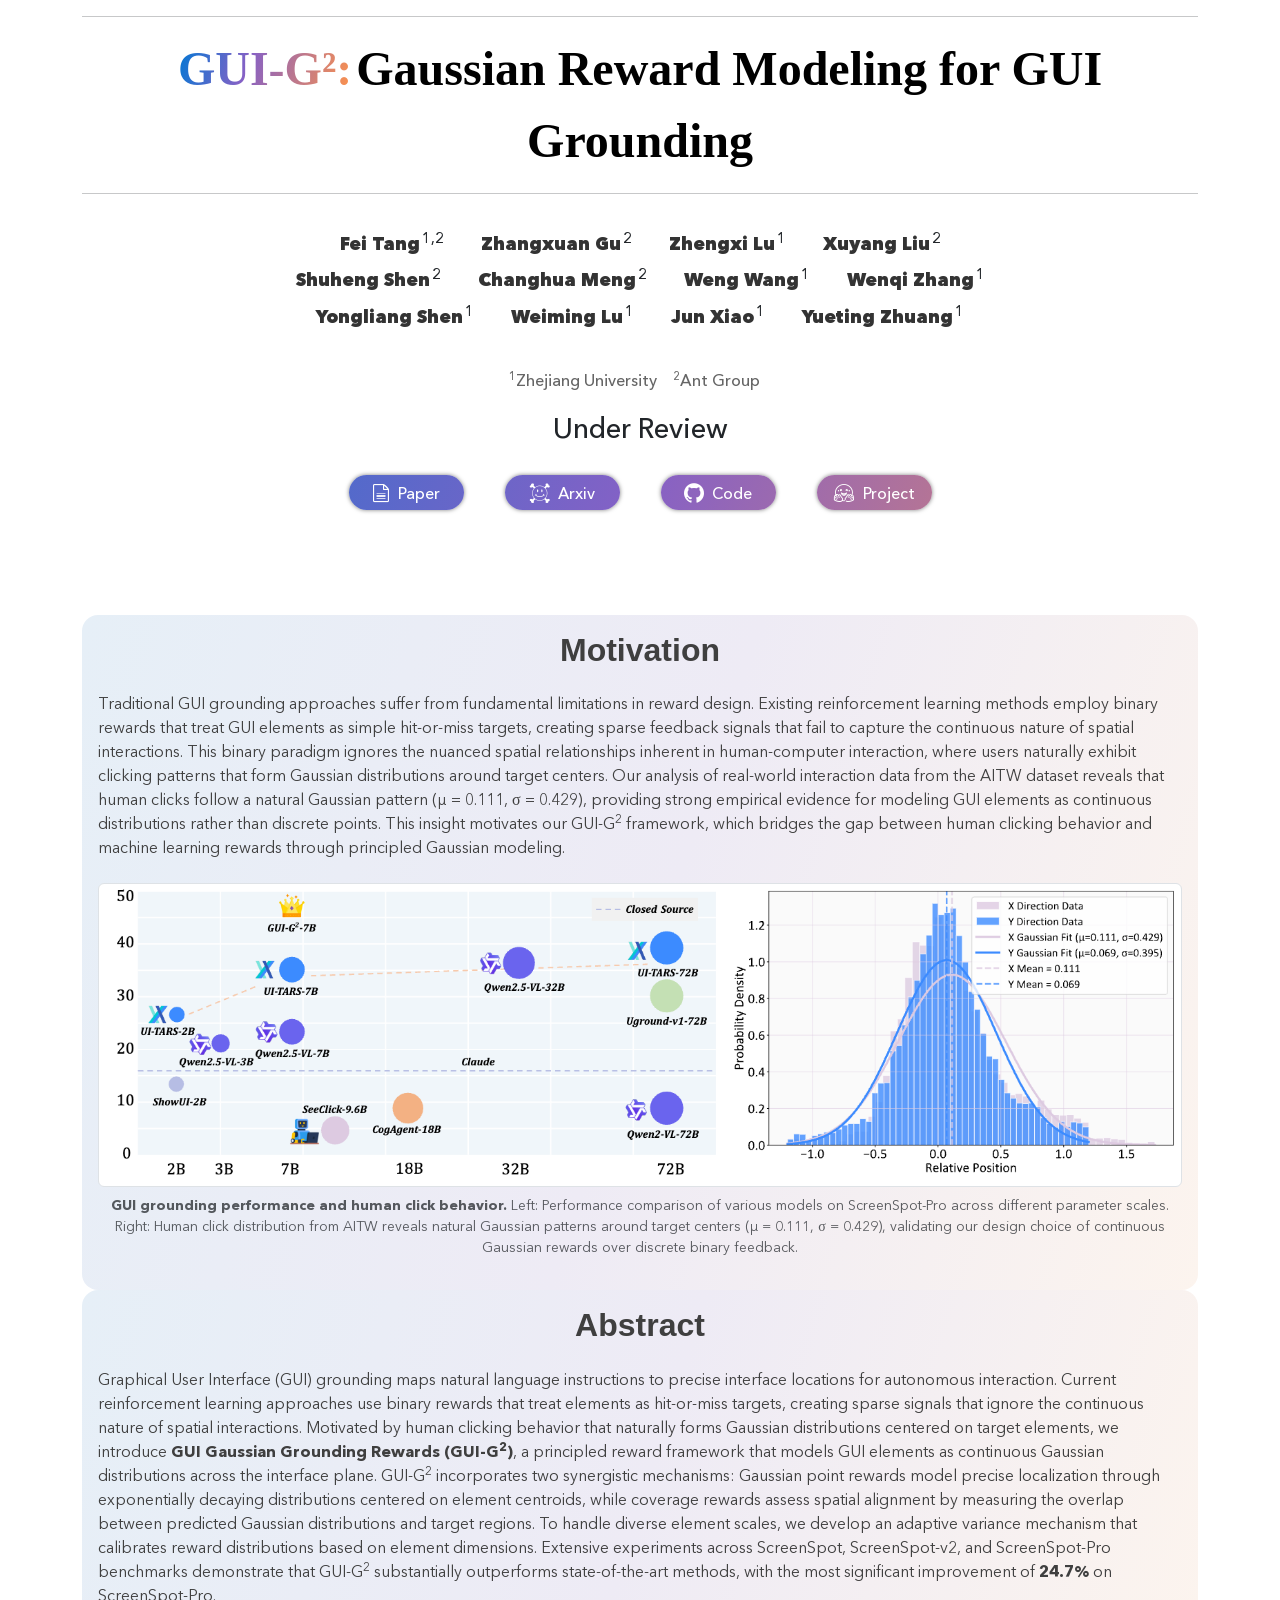
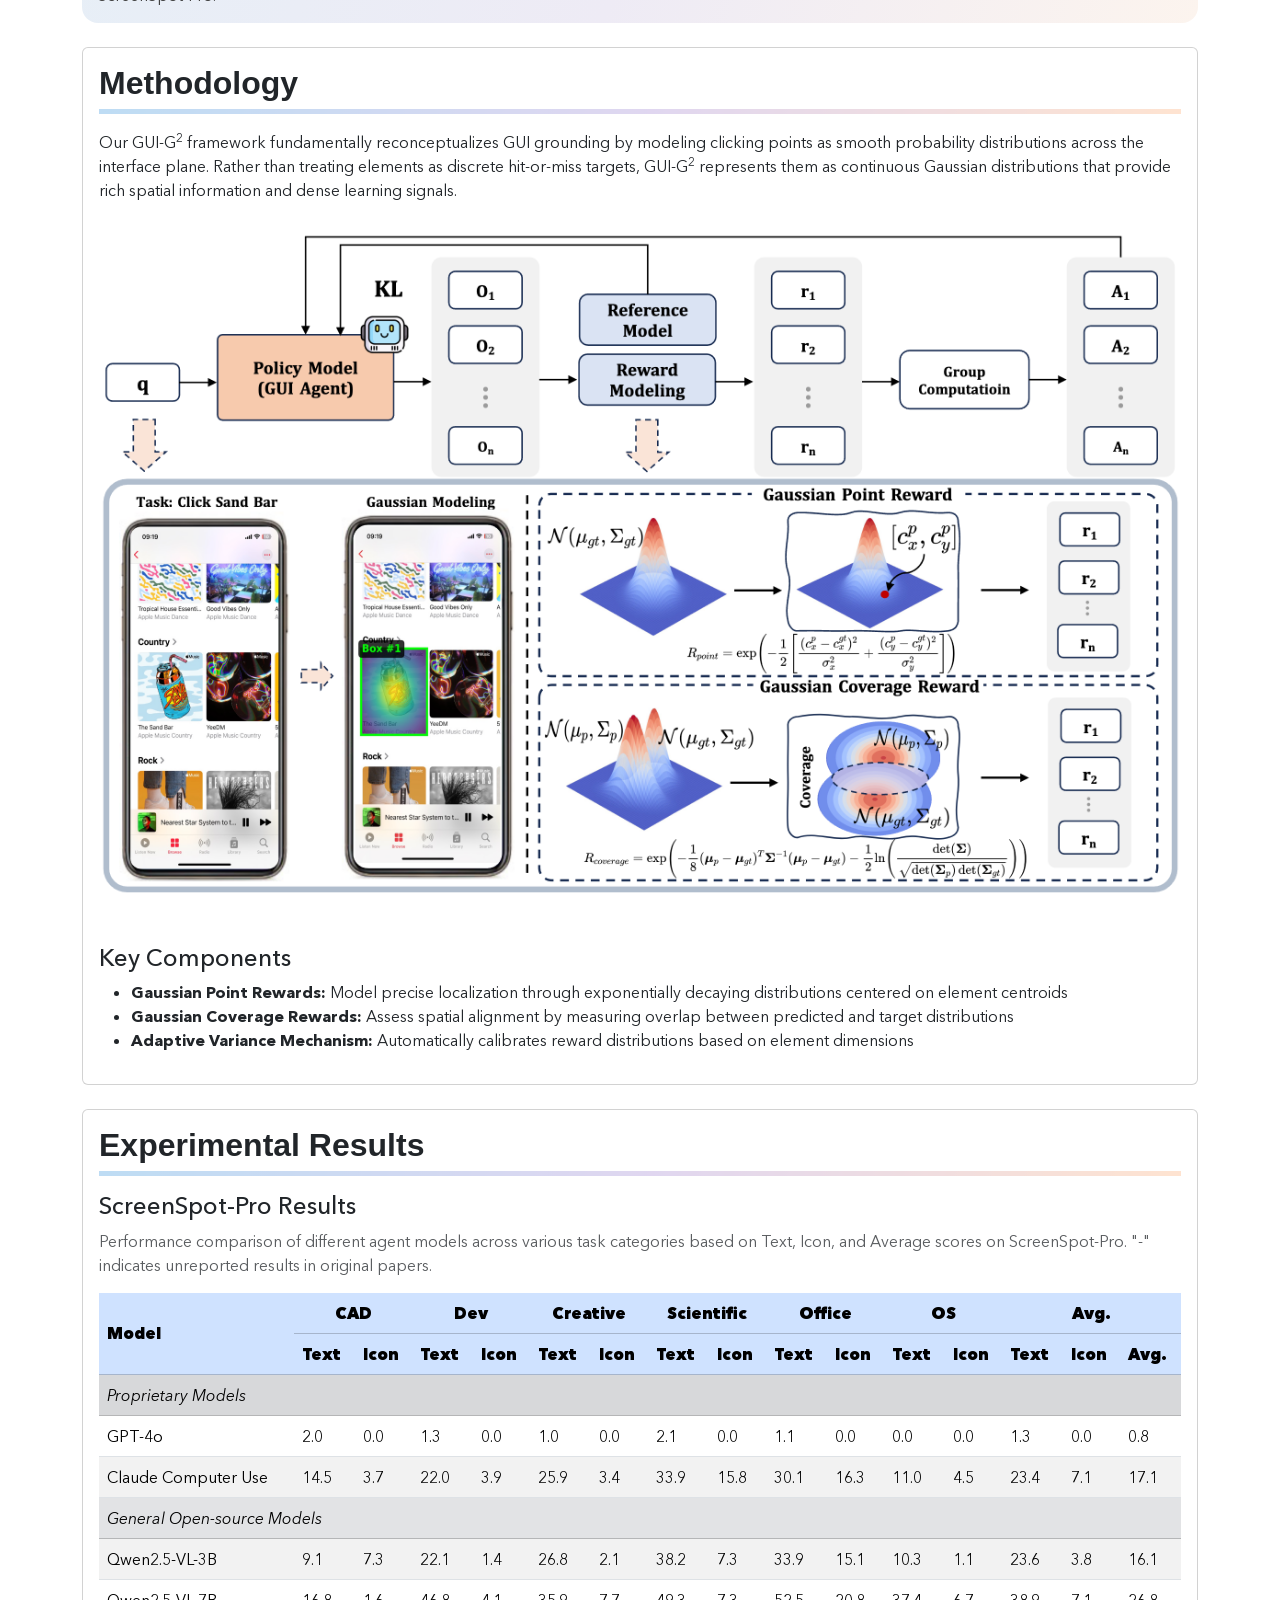
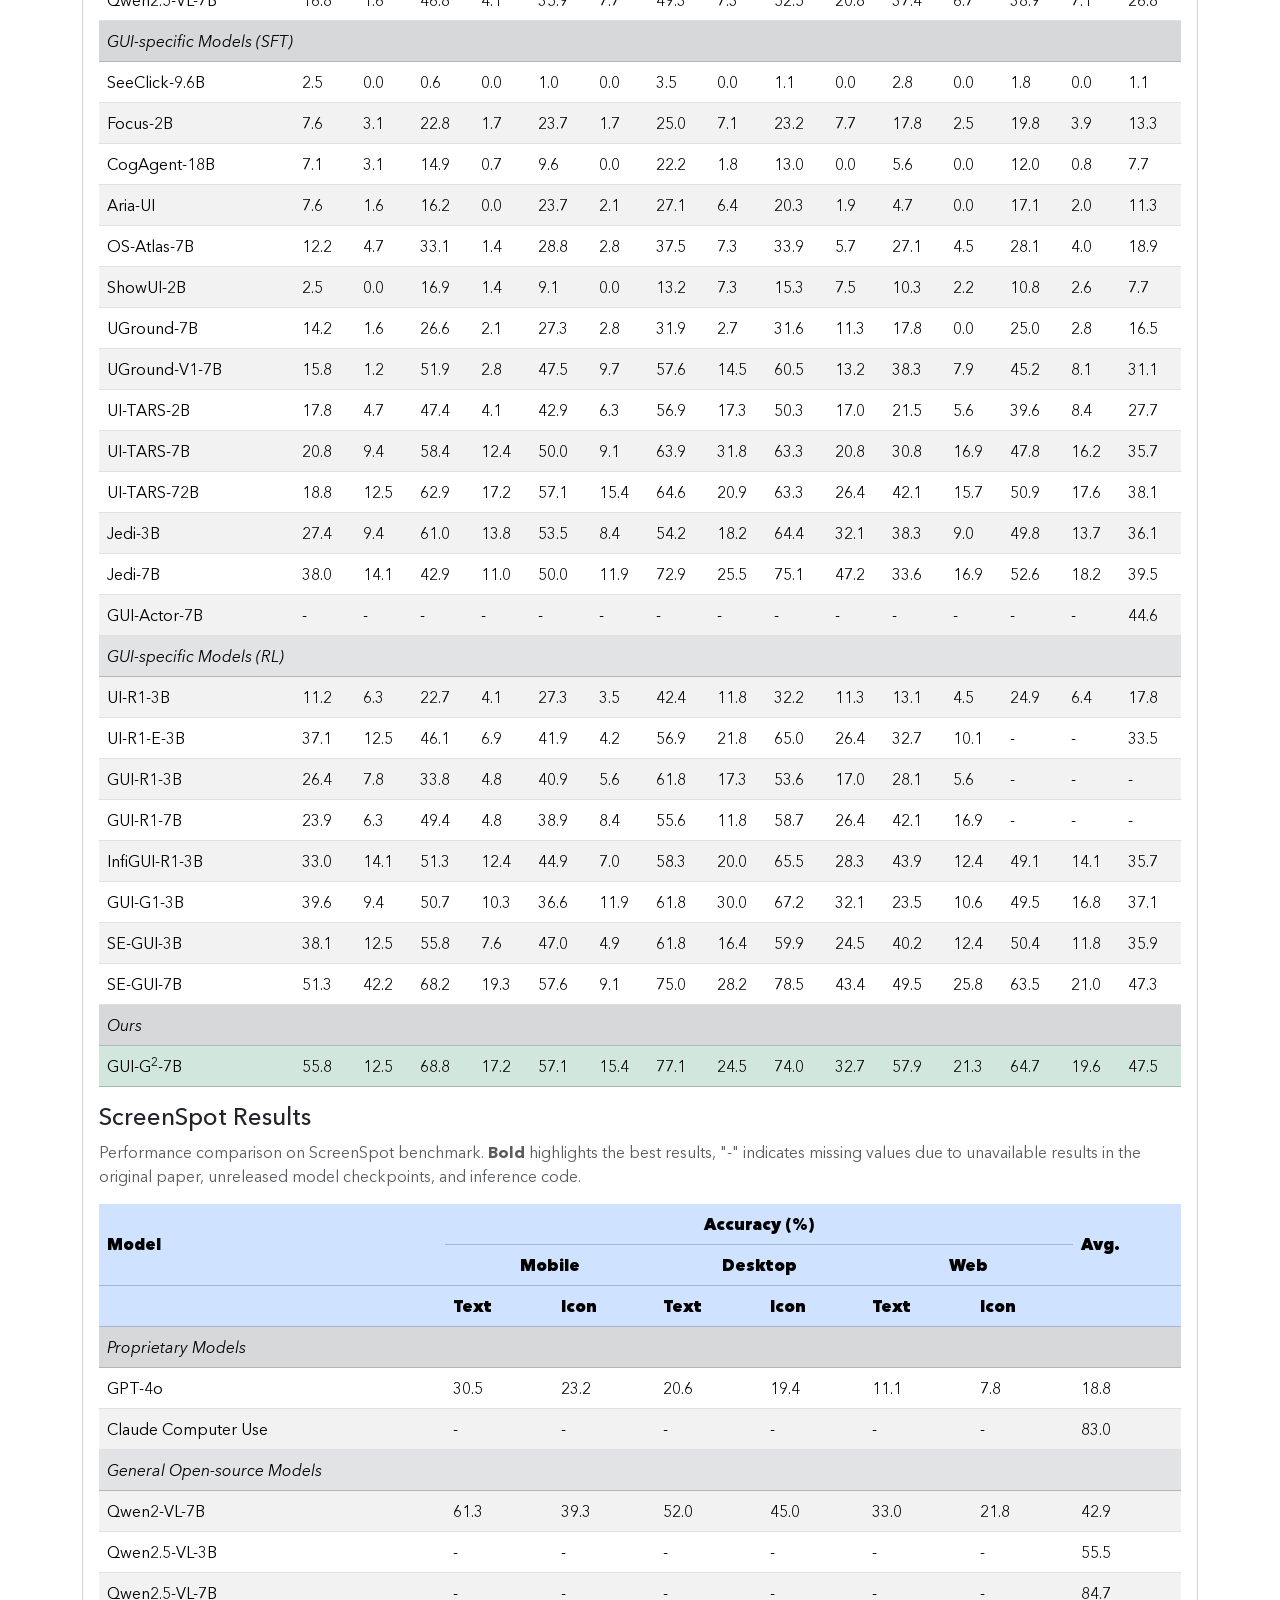
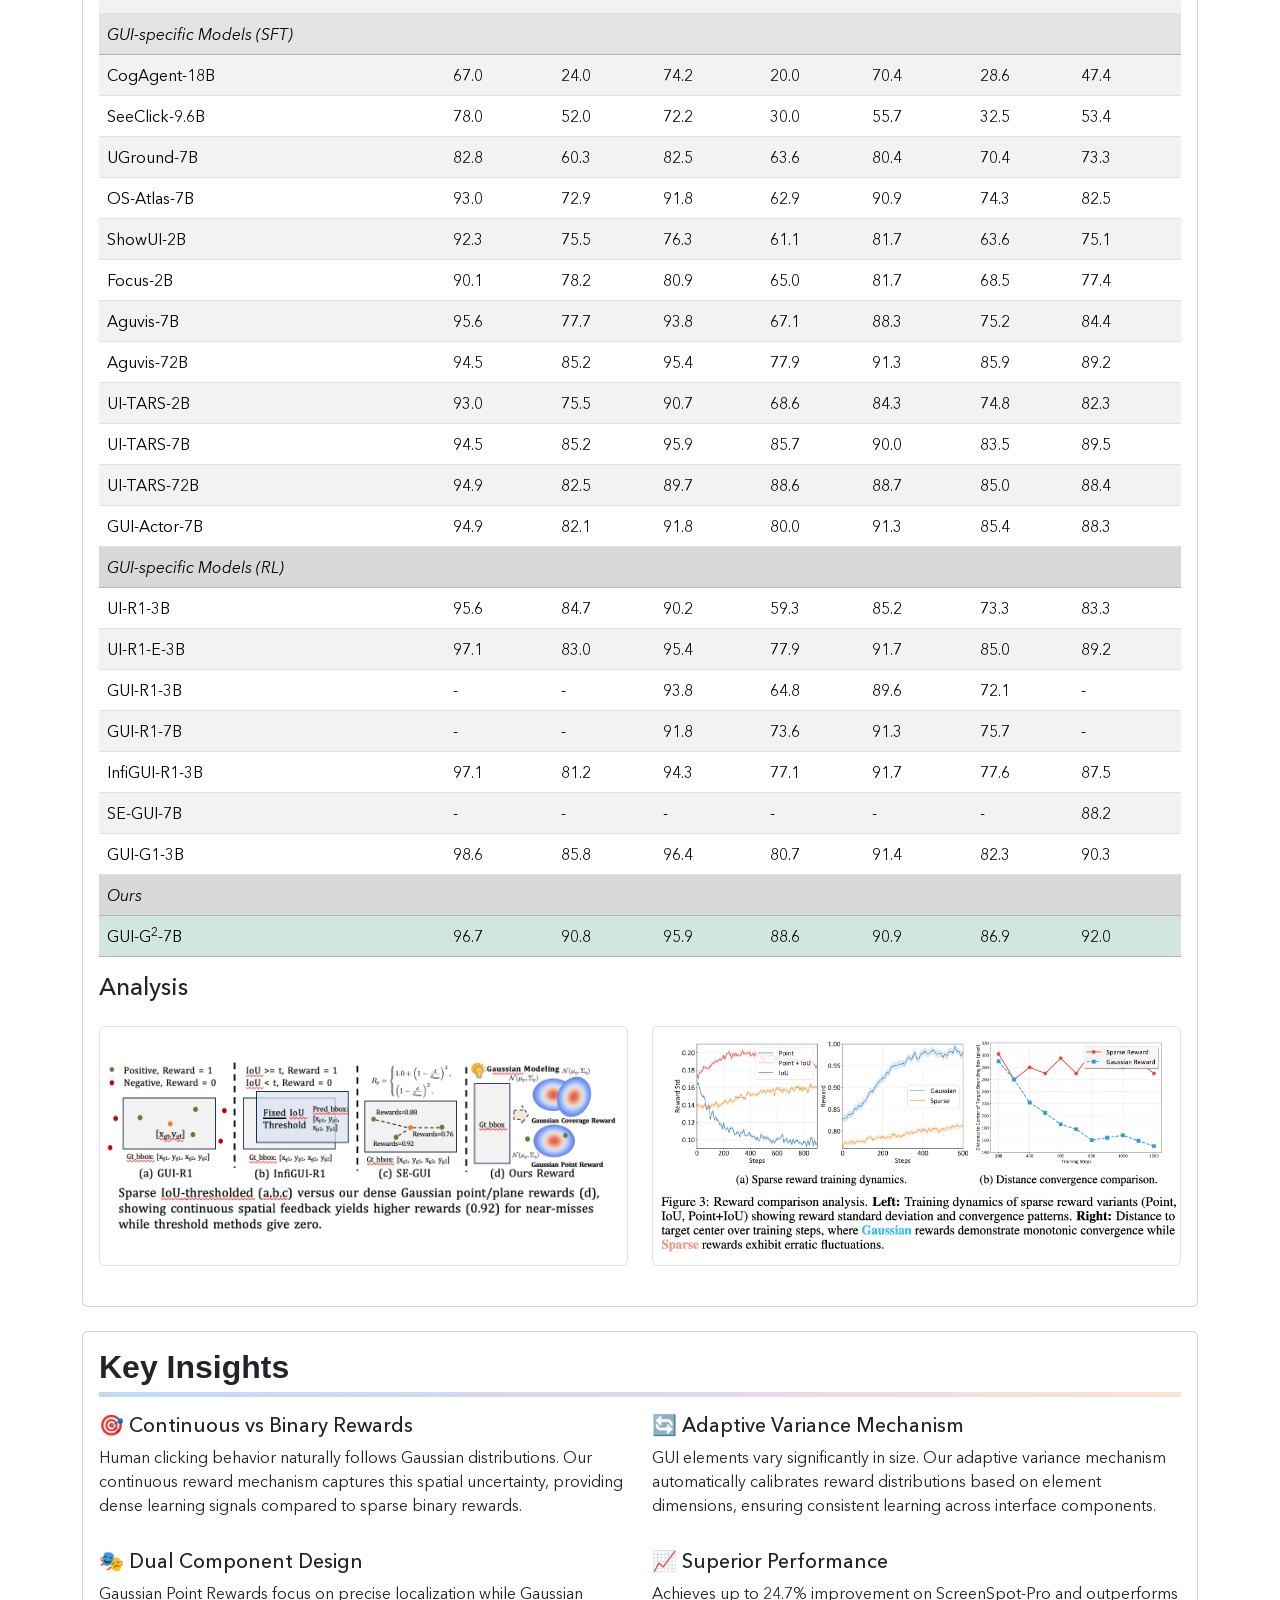
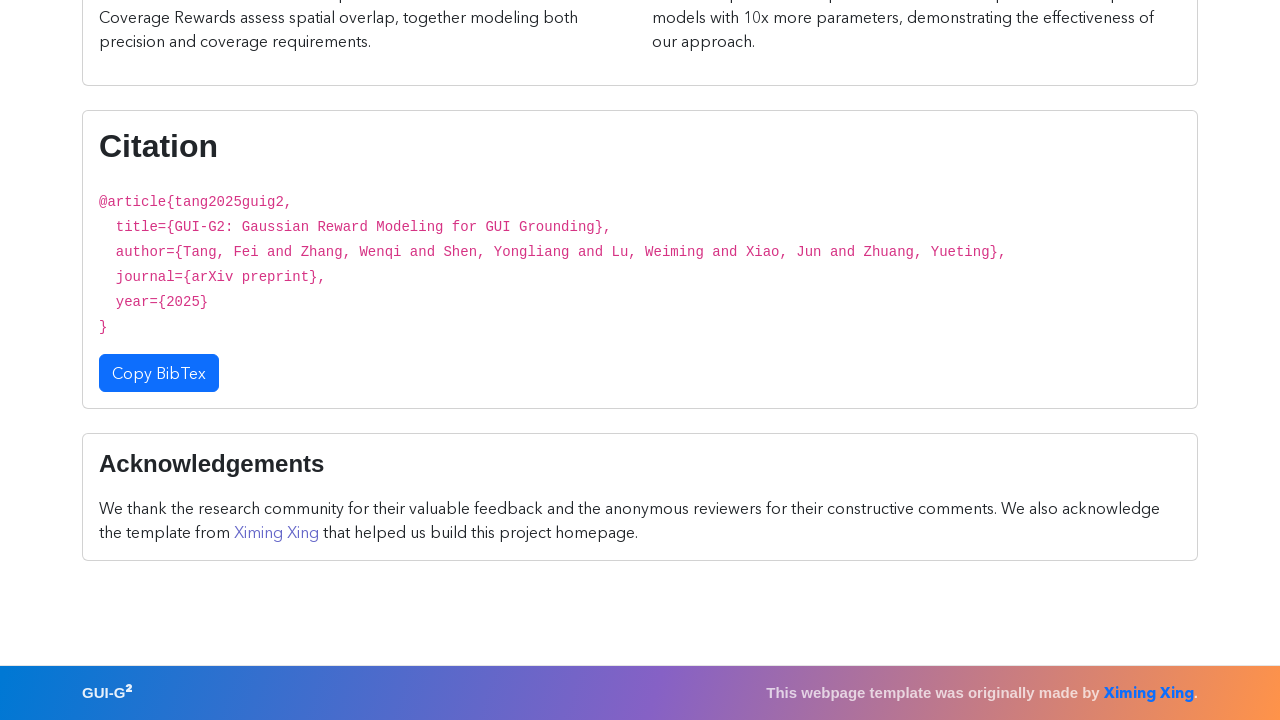
==== docs/index.html @ a81a29be "first commit" ====
<!doctype html>
<html lang="en">
<head>
    <!--Include Bootstrap's JS-->
    <script src="https://cdn.jsdelivr.net/npm/bootstrap@5.3.0-alpha3/dist/js/bootstrap.bundle.min.js"
            integrity="sha384-ENjdO4Dr2bkBIFxQpeoTz1HIcje39Wm4jDKdf19U8gI4ddQ3GYNS7NTKfAdVQSZe"
            crossorigin="anonymous"></script>
    <!-- Custom JS for this template -->
    <script src="js/copyText.js"></script>

    <!--Include the icon fonts stylesheet-->
    <link rel="stylesheet" href="https://cdn.jsdelivr.net/npm/bootstrap-icons@1.10.5/font/bootstrap-icons.css">
    <!--Include Bootstrap's CSS-->
    <link rel="stylesheet" href="https://cdn.jsdelivr.net/npm/bootstrap@5.3.0-alpha3/dist/css/bootstrap.min.css"
          integrity="sha384-KK94CHFLLe+nY2dmCWGMq91rCGa5gtU4mk92HdvYe+M/SXH301p5ILy+dN9+nJOZ"
          crossorigin="anonymous">
    <!--Local Icon-->
    <link rel="stylesheet" href="icons/style.css">
    <!--Local Fonts-->
    <link rel="stylesheet" href="fonts/avenir-next/stylesheet.css">
    <link rel="stylesheet" href="fonts/segoe-print/stylesheet.css">
    <!-- Custom styles for this template -->
    <link rel="stylesheet" href="style.css">

    <meta charset="utf-8">
    <meta name="viewport" content="width=device-width, initial-scale=1">

    <!-- Website Title -->
    <title>GUI-G²: Gaussian Reward Modeling for GUI Grounding</title>
    <!-- <title>GUI-G^2: Gaussian Reward Modeling for GUI Grounding</title> -->
    <!-- <h1>GUI-G<sup>2</sup>: Gaussian Reward Modeling for GUI Grounding</h1> -->
    <!-- The description that appears when you share the link -->
    <meta property="og:description" content="GUI-G2: Gaussian Reward Modeling for GUI Grounding with Continuous Spatial Feedback"/>
    <!-- Used to display page descriptions in search results -->
    <meta name="description" content="GUI-G2, GUI grounding, Gaussian reward, reinforcement learning, multimodal">
    <!-- favicon -->
    <link rel="icon" href="assets/favicon.png" type="image/x-icon">
    <style>
        .author {
            margin: 2rem 0;
        }
        .author-name {
            display: inline-block;
            margin: 0.3rem 1rem;
            white-space: nowrap;
        }
        .author-name a {
            text-decoration: none;
            color: #333;
            font-weight: bold;
        }
        .author-name a:hover {
            color: #007bff;
        }
        .author-name sup {
            font-size: 0.8em;
            margin-left: 2px;
        }
        .organization {
            font-size: 0.9em;
            color: #666;
            margin-top: 1rem;
        }
        .footnote {
            font-size: 0.8em;
            color: #888;
            margin-top: 0.5rem;
        }
        @media (max-width: 768px) {
            .author-name {
                display: block;
                margin: 0.2rem 0;
            }
        }
    </style>
</head>

<body>
<header class="container">
    <hr>
    <!-- Paper Title -->
    <div class="container text-center">
        <span class="title-font x-gradient-font">GUI-G²:</span>
        <a class="title-font text-body-emphasis"
           href="#">
            Gaussian Reward Modeling for GUI Grounding
        </a>
    </div>
    <hr>
    <!-- author list -->
    <div class="container author text-center">
        <!-- authors arranged in neat rows -->
        <div class="row">
            <div class="col-12">
                <div class="author-name">
                    <a href="https://github.com/sugarandgugu"><strong>Fei Tang</strong></a><sup>1,2</sup>
                </div>
                <div class="author-name">
                    <a href="#"><strong>Zhangxuan Gu</strong></a><sup>2</sup>
                </div>
                <div class="author-name">
                    <a href="#"><strong>Zhengxi Lu</strong></a><sup>1</sup>
                </div>
                <div class="author-name">
                    <a href="#"><strong>Xuyang Liu</strong></a><sup>2</sup>
                </div>
            </div>
        </div>
        
        <div class="row">
            <div class="col-12">
                <div class="author-name">
                    <a href="#"><strong>Shuheng Shen</strong></a><sup>2</sup>
                </div>
                <div class="author-name">
                    <a href="#"><strong>Changhua Meng</strong></a><sup>2</sup>
                </div>
                <div class="author-name">                                                                                                                                    
                     <a href="#"><strong>Weng Wang</strong></a><sup>1</sup>
                 </div>
                <div class="author-name">
                    <a href="#"><strong>Wenqi Zhang</strong></a><sup>1</sup>
                </div>
            </div>
        </div>
        
        <div class="row">
            <div class="col-12">
                 <div class="author-name">
                    <!-- <a href="https://github.com/tricktreat"><strong>Yongliang Shen</strong></a><sup>1†</sup> -->
                    <a href="https://github.com/tricktreat"><strong>Yongliang Shen</strong></a><sup>1</sup>
                 </div> 
                <div class="author-name">
                    <a href="#"><strong>Weiming Lu</strong></a><sup>1</sup>
                </div>
                <div class="author-name">
                    <a href="#"><strong>Jun Xiao</strong></a><sup>1</sup>
                </div>
                <div class="author-name">
                    <a href="#"><strong>Yueting Zhuang</strong></a><sup>1</sup>
                </div>
            </div>
        </div>
        <!-- author organization -->
        <div class="row mt-3">
            <div class="col-12 organization">
                <sup>1</sup>Zhejiang University &nbsp;&nbsp;
                <sup>2</sup>Ant Group &nbsp;&nbsp;
                <!-- <sup>†</sup>Corresponding author -->
            </div>
        </div>
    <!-- paper status -->
    <div class="text-center" style="margin-top: 20px">
        <h3>Under Review</h3>
    </div>
    <!-- links -->
    <div class="text-center">
        <div class="row justify-content-md-center">
            <div id="links">
                <div class="col col-lg-2">
                    <a id="paper" href="#">Paper</a>
                </div>
                <div class="col col-lg-2">
                    <a id="arxiv" href="#">Arxiv</a>
                </div>
                <div class="col col-lg-2">
                    <a id="code" href="https://github.com/zju-real/GUI-G2">Code</a>
                </div>
                <div class="col col-lg-2">
                    <a id="demo" href="https://zju-real.github.io/GUI-G2">Project</a>
                </div>
            </div>
        </div>
    </div>
    <br>
    <!-- teaser -->
    <!-- <div class="text-center">
        <figure class="figure">
            <img src="./assets/motivation.png" class="img-thumbnail figure-img img-fluid rounded"
                 alt="GUI-G<sup>2</sup> Performance Comparison and Human Click Behavior">
            <figcaption class="figure-caption">
                <strong>GUI grounding performance and human click behavior.</strong> Left: Performance comparison of various models on ScreenSpot-Pro across different parameter scales. Right: Human click distribution from AITW reveals natural Gaussian patterns around target centers (μ = 0.111, σ = 0.429), validating our design choice of continuous Gaussian rewards over discrete binary feedback.
            </figcaption>
        </figure>
    </div> -->

</header>
<br>

<main class="container">
    <!-- Motivation -->
    <div class="card border-0">
        <div class="card-body x-gradient-block">
            <h2 class="card-title text-center card-title-margin">Motivation</h2>
            <p class="card-text">
                Traditional GUI grounding approaches suffer from fundamental limitations in reward design. Existing reinforcement learning methods employ binary rewards that treat GUI elements as simple hit-or-miss targets, creating sparse feedback signals that fail to capture the continuous nature of spatial interactions. This binary paradigm ignores the nuanced spatial relationships inherent in human-computer interaction, where users naturally exhibit clicking patterns that form Gaussian distributions around target centers. Our analysis of real-world interaction data from the AITW dataset reveals that human clicks follow a natural Gaussian pattern (μ = 0.111, σ = 0.429), providing strong empirical evidence for modeling GUI elements as continuous distributions rather than discrete points. This insight motivates our GUI-G<sup>2</sup> framework, which bridges the gap between human clicking behavior and machine learning rewards through principled Gaussian modeling.
            </p>
            
            <div class="text-center mt-4">
                <figure class="figure">
                    <img src="./assets/motivation.png" class="img-thumbnail figure-img img-fluid rounded"
                         alt="GUI-G2 Performance Comparison and Human Click Behavior">
                    <figcaption class="figure-caption">
                        <strong>GUI grounding performance and human click behavior.</strong> Left: Performance comparison of various models on ScreenSpot-Pro across different parameter scales. Right: Human click distribution from AITW reveals natural Gaussian patterns around target centers (μ = 0.111, σ = 0.429), validating our design choice of continuous Gaussian rewards over discrete binary feedback.
                    </figcaption>
                </figure>
            </div>
        </div>
    </div>
    <!-- Abstract -->
    <div class="card border-0">
        <div class="card-body x-gradient-block">
            <h2 class="card-title text-center card-title-margin">Abstract</h2>
            <p class="card-text">
                Graphical User Interface (GUI) grounding maps natural language instructions to precise interface locations for autonomous interaction. Current reinforcement learning approaches use binary rewards that treat elements as hit-or-miss targets, creating sparse signals that ignore the continuous nature of spatial interactions. Motivated by human clicking behavior that naturally forms Gaussian distributions centered on target elements, we introduce <strong>GUI Gaussian Grounding Rewards (GUI-G<sup>2</sup>)</strong>, a principled reward framework that models GUI elements as continuous Gaussian distributions across the interface plane. GUI-G<sup>2</sup> incorporates two synergistic mechanisms: Gaussian point rewards model precise localization through exponentially decaying distributions centered on element centroids, while coverage rewards assess spatial alignment by measuring the overlap between predicted Gaussian distributions and target regions. To handle diverse element scales, we develop an adaptive variance mechanism that calibrates reward distributions based on element dimensions. Extensive experiments across ScreenSpot, ScreenSpot-v2, and ScreenSpot-Pro benchmarks demonstrate that GUI-G<sup>2</sup> substantially outperforms state-of-the-art methods, with the most significant improvement of <strong>24.7%</strong> on ScreenSpot-Pro.
            </p>
        </div>
    </div>
    <br>

    <!-- Methodology -->
    <div class="card">
        <div class="card-body">
            <h2 class="card-title card-title-margin">Methodology</h2>
            <hr class="body-hr"/>
            <p class="card-text">
                Our GUI-G<sup>2</sup> framework fundamentally reconceptualizes GUI grounding by modeling clicking points as smooth probability distributions across the interface plane. Rather than treating elements as discrete hit-or-miss targets, GUI-G<sup>2</sup> represents them as continuous Gaussian distributions that provide rich spatial information and dense learning signals.
            </p>
            <div class="text-center">
                <figure class="figure">
                    <img src="./assets/framework.png" class="figure-img img-fluid rounded" alt="GUI-G2 Method Overview">
                    <!-- <figcaption class="figure-caption">
                        <strong>GUI Gaussian Grounding Rewards (GUI-G<sup>2</sup>) Framework.</strong> Our framework transforms GUI grounding through continuous Gaussian modeling. Given a task instruction and screenshot, the policy model generates multiple predictions that are evaluated using our dual reward mechanism. Gaussian Point Rewards assess localization precision while Gaussian Coverage Rewards measure spatial overlap, together providing dense learning signals that guide policy optimization.
                    </figcaption> -->
                </figure>
            </div>
            
            <h4 class="mt-4">Key Components</h4>
            <ul>
                <li><strong>Gaussian Point Rewards:</strong> Model precise localization through exponentially decaying distributions centered on element centroids</li>
                <li><strong>Gaussian Coverage Rewards:</strong> Assess spatial alignment by measuring overlap between predicted and target distributions</li>
                <li><strong>Adaptive Variance Mechanism:</strong> Automatically calibrates reward distributions based on element dimensions</li>
            </ul>
        </div>
    </div>
    <br>

    <!-- Experimental Results -->
    <div class="card">
        <div class="card-body">
            <h2 class="card-title card-title-margin">Experimental Results</h2>
            <hr class="body-hr"/>
            <div class="table-container">
                <h4>ScreenSpot-Pro Results</h4>
                <p class="text-muted">Performance comparison of different agent models across various task categories based on Text, Icon, and Average scores on ScreenSpot-Pro. "-" indicates unreported results in original papers.</p>
                
                <div class="table-responsive">
                    <table class="table table-striped table-hover compact-table">
                        <thead class="table-primary">
                            <tr>
                                <th rowspan="2" class="align-middle"><strong>Model</strong></th>
                                <th colspan="2" class="text-center"><strong>CAD</strong></th>
                                <th colspan="2" class="text-center"><strong>Dev</strong></th>
                                <th colspan="2" class="text-center"><strong>Creative</strong></th>
                                <th colspan="2" class="text-center"><strong>Scientific</strong></th>
                                <th colspan="2" class="text-center"><strong>Office</strong></th>
                                <th colspan="2" class="text-center"><strong>OS</strong></th>
                                <th colspan="3" class="text-center"><strong>Avg.</strong></th>
                            </tr>
                            <tr>
                                <th><strong>Text</strong></th>
                                <th><strong>Icon</strong></th>
                                <th><strong>Text</strong></th>
                                <th><strong>Icon</strong></th>
                                <th><strong>Text</strong></th>
                                <th><strong>Icon</strong></th>
                                <th><strong>Text</strong></th>
                                <th><strong>Icon</strong></th>
                                <th><strong>Text</strong></th>
                                <th><strong>Icon</strong></th>
                                <th><strong>Text</strong></th>
                                <th><strong>Icon</strong></th>
                                <th><strong>Text</strong></th>
                                <th><strong>Icon</strong></th>
                                <th><strong>Avg.</strong></th>
                            </tr>
                        </thead>
                        <tbody>
                            <tr class="table-secondary">
                                <td colspan="16"><em>Proprietary Models</em></td>
                            </tr>
                            <tr>
                                <td>GPT-4o</td>
                                <td>2.0</td>
                                <td>0.0</td>
                                <td>1.3</td>
                                <td>0.0</td>
                                <td>1.0</td>
                                <td>0.0</td>
                                <td>2.1</td>
                                <td>0.0</td>
                                <td>1.1</td>
                                <td>0.0</td>
                                <td>0.0</td>
                                <td>0.0</td>
                                <td>1.3</td>
                                <td>0.0</td>
                                <td>0.8</td>
                            </tr>
                            <tr>
                                <td>Claude Computer Use</td>
                                <td>14.5</td>
                                <td>3.7</td>
                                <td>22.0</td>
                                <td>3.9</td>
                                <td>25.9</td>
                                <td>3.4</td>
                                <td>33.9</td>
                                <td>15.8</td>
                                <td>30.1</td>
                                <td>16.3</td>
                                <td>11.0</td>
                                <td>4.5</td>
                                <td>23.4</td>
                                <td>7.1</td>
                                <td>17.1</td>
                            </tr>
                            
                            <tr class="table-secondary">
                                <td colspan="16"><em>General Open-source Models</em></td>
                            </tr>
                            <tr>
                                <td>Qwen2.5-VL-3B</td>
                                <td>9.1</td>
                                <td>7.3</td>
                                <td>22.1</td>
                                <td>1.4</td>
                                <td>26.8</td>
                                <td>2.1</td>
                                <td>38.2</td>
                                <td>7.3</td>
                                <td>33.9</td>
                                <td>15.1</td>
                                <td>10.3</td>
                                <td>1.1</td>
                                <td>23.6</td>
                                <td>3.8</td>
                                <td>16.1</td>
                            </tr>
                            <tr>
                                <td>Qwen2.5-VL-7B</td>
                                <td>16.8</td>
                                <td>1.6</td>
                                <td>46.8</td>
                                <td>4.1</td>
                                <td>35.9</td>
                                <td>7.7</td>
                                <td>49.3</td>
                                <td>7.3</td>
                                <td>52.5</td>
                                <td>20.8</td>
                                <td>37.4</td>
                                <td>6.7</td>
                                <td>38.9</td>
                                <td>7.1</td>
                                <td>26.8</td>
                            </tr>
                            
                            <tr class="table-secondary">
                                <td colspan="16"><em>GUI-specific Models (SFT)</em></td>
                            </tr>
                            <tr>
                                <td>SeeClick-9.6B</td>
                                <td>2.5</td>
                                <td>0.0</td>
                                <td>0.6</td>
                                <td>0.0</td>
                                <td>1.0</td>
                                <td>0.0</td>
                                <td>3.5</td>
                                <td>0.0</td>
                                <td>1.1</td>
                                <td>0.0</td>
                                <td>2.8</td>
                                <td>0.0</td>
                                <td>1.8</td>
                                <td>0.0</td>
                                <td>1.1</td>
                            </tr>
                            <tr>
                                <td>Focus-2B</td>
                                <td>7.6</td>
                                <td>3.1</td>
                                <td>22.8</td>
                                <td>1.7</td>
                                <td>23.7</td>
                                <td>1.7</td>
                                <td>25.0</td>
                                <td>7.1</td>
                                <td>23.2</td>
                                <td>7.7</td>
                                <td>17.8</td>
                                <td>2.5</td>
                                <td>19.8</td>
                                <td>3.9</td>
                                <td>13.3</td>
                            </tr>
                            <tr>
                                <td>CogAgent-18B</td>
                                <td>7.1</td>
                                <td>3.1</td>
                                <td>14.9</td>
                                <td>0.7</td>
                                <td>9.6</td>
                                <td>0.0</td>
                                <td>22.2</td>
                                <td>1.8</td>
                                <td>13.0</td>
                                <td>0.0</td>
                                <td>5.6</td>
                                <td>0.0</td>
                                <td>12.0</td>
                                <td>0.8</td>
                                <td>7.7</td>
                            </tr>
                            <tr>
                                <td>Aria-UI</td>
                                <td>7.6</td>
                                <td>1.6</td>
                                <td>16.2</td>
                                <td>0.0</td>
                                <td>23.7</td>
                                <td>2.1</td>
                                <td>27.1</td>
                                <td>6.4</td>
                                <td>20.3</td>
                                <td>1.9</td>
                                <td>4.7</td>
                                <td>0.0</td>
                                <td>17.1</td>
                                <td>2.0</td>
                                <td>11.3</td>
                            </tr>
                            <tr>
                                <td>OS-Atlas-7B</td>
                                <td>12.2</td>
                                <td>4.7</td>
                                <td>33.1</td>
                                <td>1.4</td>
                                <td>28.8</td>
                                <td>2.8</td>
                                <td>37.5</td>
                                <td>7.3</td>
                                <td>33.9</td>
                                <td>5.7</td>
                                <td>27.1</td>
                                <td>4.5</td>
                                <td>28.1</td>
                                <td>4.0</td>
                                <td>18.9</td>
                            </tr>
                            <tr>
                                <td>ShowUI-2B</td>
                                <td>2.5</td>
                                <td>0.0</td>
                                <td>16.9</td>
                                <td>1.4</td>
                                <td>9.1</td>
                                <td>0.0</td>
                                <td>13.2</td>
                                <td>7.3</td>
                                <td>15.3</td>
                                <td>7.5</td>
                                <td>10.3</td>
                                <td>2.2</td>
                                <td>10.8</td>
                                <td>2.6</td>
                                <td>7.7</td>
                            </tr>
                            <tr>
                                <td>UGround-7B</td>
                                <td>14.2</td>
                                <td>1.6</td>
                                <td>26.6</td>
                                <td>2.1</td>
                                <td>27.3</td>
                                <td>2.8</td>
                                <td>31.9</td>
                                <td>2.7</td>
                                <td>31.6</td>
                                <td>11.3</td>
                                <td>17.8</td>
                                <td>0.0</td>
                                <td>25.0</td>
                                <td>2.8</td>
                                <td>16.5</td>
                            </tr>
                            <tr>
                                <td>UGround-V1-7B</td>
                                <td>15.8</td>
                                <td>1.2</td>
                                <td>51.9</td>
                                <td>2.8</td>
                                <td>47.5</td>
                                <td>9.7</td>
                                <td>57.6</td>
                                <td>14.5</td>
                                <td>60.5</td>
                                <td>13.2</td>
                                <td>38.3</td>
                                <td>7.9</td>
                                <td>45.2</td>
                                <td>8.1</td>
                                <td>31.1</td>
                            </tr>
                            <tr>
                                <td>UI-TARS-2B</td>
                                <td>17.8</td>
                                <td>4.7</td>
                                <td>47.4</td>
                                <td>4.1</td>
                                <td>42.9</td>
                                <td>6.3</td>
                                <td>56.9</td>
                                <td>17.3</td>
                                <td>50.3</td>
                                <td>17.0</td>
                                <td>21.5</td>
                                <td>5.6</td>
                                <td>39.6</td>
                                <td>8.4</td>
                                <td>27.7</td>
                            </tr>
                            <tr>
                                <td>UI-TARS-7B</td>
                                <td>20.8</td>
                                <td>9.4</td>
                                <td>58.4</td>
                                <td>12.4</td>
                                <td>50.0</td>
                                <td>9.1</td>
                                <td>63.9</td>
                                <td>31.8</td>
                                <td>63.3</td>
                                <td>20.8</td>
                                <td>30.8</td>
                                <td>16.9</td>
                                <td>47.8</td>
                                <td>16.2</td>
                                <td>35.7</td>
                            </tr>
                            <tr>
                                <td>UI-TARS-72B</td>
                                <td>18.8</td>
                                <td>12.5</td>
                                <td>62.9</td>
                                <td>17.2</td>
                                <td>57.1</td>
                                <td>15.4</td>
                                <td>64.6</td>
                                <td>20.9</td>
                                <td>63.3</td>
                                <td>26.4</td>
                                <td>42.1</td>
                                <td>15.7</td>
                                <td>50.9</td>
                                <td>17.6</td>
                                <td>38.1</td>
                            </tr>
                            <tr>
                                <td>Jedi-3B</td>
                                <td>27.4</td>
                                <td>9.4</td>
                                <td>61.0</td>
                                <td>13.8</td>
                                <td>53.5</td>
                                <td>8.4</td>
                                <td>54.2</td>
                                <td>18.2</td>
                                <td>64.4</td>
                                <td>32.1</td>
                                <td>38.3</td>
                                <td>9.0</td>
                                <td>49.8</td>
                                <td>13.7</td>
                                <td>36.1</td>
                            </tr>
                            <tr>
                                <td>Jedi-7B</td>
                                <td>38.0</td>
                                <td>14.1</td>
                                <td>42.9</td>
                                <td>11.0</td>
                                <td>50.0</td>
                                <td>11.9</td>
                                <td>72.9</td>
                                <td>25.5</td>
                                <td>75.1</td>
                                <td>47.2</td>
                                <td>33.6</td>
                                <td>16.9</td>
                                <td>52.6</td>
                                <td>18.2</td>
                                <td>39.5</td>
                            </tr>
                            <tr>
                                <td>GUI-Actor-7B</td>
                                <td class="missing-value">-</td>
                                <td class="missing-value">-</td>
                                <td class="missing-value">-</td>
                                <td class="missing-value">-</td>
                                <td class="missing-value">-</td>
                                <td class="missing-value">-</td>
                                <td class="missing-value">-</td>
                                <td class="missing-value">-</td>
                                <td class="missing-value">-</td>
                                <td class="missing-value">-</td>
                                <td class="missing-value">-</td>
                                <td class="missing-value">-</td>
                                <td class="missing-value">-</td>
                                <td class="missing-value">-</td>
                                <td>44.6</td>
                            </tr>
                            
                            <tr class="table-secondary">
                                <td colspan="16"><em>GUI-specific Models (RL)</em></td>
                            </tr>
                            <tr>
                                <td>UI-R1-3B</td>
                                <td>11.2</td>
                                <td>6.3</td>
                                <td>22.7</td>
                                <td>4.1</td>
                                <td>27.3</td>
                                <td>3.5</td>
                                <td>42.4</td>
                                <td>11.8</td>
                                <td>32.2</td>
                                <td>11.3</td>
                                <td>13.1</td>
                                <td>4.5</td>
                                <td>24.9</td>
                                <td>6.4</td>
                                <td>17.8</td>
                            </tr>
                            <tr>
                                <td>UI-R1-E-3B</td>
                                <td>37.1</td>
                                <td>12.5</td>
                                <td>46.1</td>
                                <td>6.9</td>
                                <td>41.9</td>
                                <td>4.2</td>
                                <td>56.9</td>
                                <td>21.8</td>
                                <td>65.0</td>
                                <td>26.4</td>
                                <td>32.7</td>
                                <td>10.1</td>
                                <td class="missing-value">-</td>
                                <td class="missing-value">-</td>
                                <td>33.5</td>
                            </tr>
                            <tr>
                                <td>GUI-R1-3B</td>
                                <td>26.4</td>
                                <td>7.8</td>
                                <td>33.8</td>
                                <td>4.8</td>
                                <td>40.9</td>
                                <td>5.6</td>
                                <td>61.8</td>
                                <td>17.3</td>
                                <td>53.6</td>
                                <td>17.0</td>
                                <td>28.1</td>
                                <td>5.6</td>
                                <td class="missing-value">-</td>
                                <td class="missing-value">-</td>
                                <td class="missing-value">-</td>
                            </tr>
                            <tr>
                                <td>GUI-R1-7B</td>
                                <td>23.9</td>
                                <td>6.3</td>
                                <td>49.4</td>
                                <td>4.8</td>
                                <td>38.9</td>
                                <td>8.4</td>
                                <td>55.6</td>
                                <td>11.8</td>
                                <td>58.7</td>
                                <td>26.4</td>
                                <td>42.1</td>
                                <td>16.9</td>
                                <td class="missing-value">-</td>
                                <td class="missing-value">-</td>
                                <td class="missing-value">-</td>
                            </tr>
                            <tr>
                                <td>InfiGUI-R1-3B</td>
                                <td>33.0</td>
                                <td>14.1</td>
                                <td>51.3</td>
                                <td>12.4</td>
                                <td>44.9</td>
                                <td>7.0</td>
                                <td>58.3</td>
                                <td>20.0</td>
                                <td>65.5</td>
                                <td>28.3</td>
                                <td>43.9</td>
                                <td>12.4</td>
                                <td>49.1</td>
                                <td>14.1</td>
                                <td>35.7</td>
                            </tr>
                            <tr>
                                <td>GUI-G1-3B</td>
                                <td>39.6</td>
                                <td>9.4</td>
                                <td>50.7</td>
                                <td>10.3</td>
                                <td>36.6</td>
                                <td>11.9</td>
                                <td>61.8</td>
                                <td>30.0</td>
                                <td>67.2</td>
                                <td>32.1</td>
                                <td>23.5</td>
                                <td>10.6</td>
                                <td>49.5</td>
                                <td>16.8</td>
                                <td>37.1</td>
                            </tr>
                            <tr>
                                <td>SE-GUI-3B</td>
                                <td>38.1</td>
                                <td>12.5</td>
                                <td>55.8</td>
                                <td>7.6</td>
                                <td>47.0</td>
                                <td>4.9</td>
                                <td>61.8</td>
                                <td>16.4</td>
                                <td>59.9</td>
                                <td>24.5</td>
                                <td>40.2</td>
                                <td>12.4</td>
                                <td>50.4</td>
                                <td>11.8</td>
                                <td>35.9</td>
                            </tr>
                            <tr>
                                <td>SE-GUI-7B</td>
                                <td>51.3</td>
                                <td class="best-score">42.2</td>
                                <td>68.2</td>
                                <td class="best-score">19.3</td>
                                <td class="best-score">57.6</td>
                                <td>9.1</td>
                                <td>75.0</td>
                                <td class="best-score">28.2</td>
                                <td class="best-score">78.5</td>
                                <td class="best-score">43.4</td>
                                <td>49.5</td>
                                <td class="best-score">25.8</td>
                                <td>63.5</td>
                                <td class="best-score">21.0</td>
                                <td>47.3</td>
                            </tr>
                            
                            <tr class="table-secondary">
                                <td colspan="16"><em>Ours</em></td>
                            </tr>
                            <tr class="table-success">
                                <td class="model-name">GUI-G<sup>2</sup>-7B</td>
                                <td class="best-score">55.8</td>
                                <td>12.5</td>
                                <td class="best-score">68.8</td>
                                <td>17.2</td>
                                <td>57.1</td>
                                <td class="best-score">15.4</td>
                                <td class="best-score">77.1</td>
                                <td>24.5</td>
                                <td>74.0</td>
                                <td>32.7</td>
                                <td class="best-score">57.9</td>
                                <td>21.3</td>
                                <td class="best-score">64.7</td>
                                <td>19.6</td>
                                <td class="best-score">47.5</td>
                            </tr>
                        </tbody>
                    </table>
                </div>
            </div>
            <!-- Performance Comparison Chart -->
            <div class="table-container">
                <h4>ScreenSpot Results</h4>
                <p class="text-muted">Performance comparison on ScreenSpot benchmark. <strong>Bold</strong> highlights the best results, "-" indicates missing values due to unavailable results in the original paper, unreleased model checkpoints, and inference code.</p>
                
                <div class="table-responsive">
                    <table class="table table-striped table-hover">
                        <thead class="table-primary">
                            <tr>
                                <th rowspan="2" class="align-middle"><strong>Model</strong></th>
                                <th colspan="6" class="text-center"><strong>Accuracy (%)</strong></th>
                                <th rowspan="2" class="align-middle"><strong>Avg.</strong></th>
                            </tr>
                            <tr>
                                <th colspan="2" class="text-center"><strong>Mobile</strong></th>
                                <th colspan="2" class="text-center"><strong>Desktop</strong></th>
                                <th colspan="2" class="text-center"><strong>Web</strong></th>
                            </tr>
                            <tr>
                                <th></th>
                                <th><strong>Text</strong></th>
                                <th><strong>Icon</strong></th>
                                <th><strong>Text</strong></th>
                                <th><strong>Icon</strong></th>
                                <th><strong>Text</strong></th>
                                <th><strong>Icon</strong></th>
                                <th></th>
                            </tr>
                        </thead>
                        <tbody>
                            <tr class="table-secondary">
                                <td colspan="8"><em>Proprietary Models</em></td>
                            </tr>
                            <tr>
                                <td>GPT-4o</td>
                                <td>30.5</td>
                                <td>23.2</td>
                                <td>20.6</td>
                                <td>19.4</td>
                                <td>11.1</td>
                                <td>7.8</td>
                                <td>18.8</td>
                            </tr>
                            <tr>
                                <td>Claude Computer Use</td>
                                <td class="missing-value">-</td>
                                <td class="missing-value">-</td>
                                <td class="missing-value">-</td>
                                <td class="missing-value">-</td>
                                <td class="missing-value">-</td>
                                <td class="missing-value">-</td>
                                <td>83.0</td>
                            </tr>
                            
                            <tr class="table-secondary">
                                <td colspan="8"><em>General Open-source Models</em></td>
                            </tr>
                            <tr>
                                <td>Qwen2-VL-7B</td>
                                <td>61.3</td>
                                <td>39.3</td>
                                <td>52.0</td>
                                <td>45.0</td>
                                <td>33.0</td>
                                <td>21.8</td>
                                <td>42.9</td>
                            </tr>
                            <tr>
                                <td>Qwen2.5-VL-3B</td>
                                <td class="missing-value">-</td>
                                <td class="missing-value">-</td>
                                <td class="missing-value">-</td>
                                <td class="missing-value">-</td>
                                <td class="missing-value">-</td>
                                <td class="missing-value">-</td>
                                <td>55.5</td>
                            </tr>
                            <tr>
                                <td>Qwen2.5-VL-7B</td>
                                <td class="missing-value">-</td>
                                <td class="missing-value">-</td>
                                <td class="missing-value">-</td>
                                <td class="missing-value">-</td>
                                <td class="missing-value">-</td>
                                <td class="missing-value">-</td>
                                <td>84.7</td>
                            </tr>
                            
                            <tr class="table-secondary">
                                <td colspan="8"><em>GUI-specific Models (SFT)</em></td>
                            </tr>
                            <tr>
                                <td>CogAgent-18B</td>
                                <td>67.0</td>
                                <td>24.0</td>
                                <td>74.2</td>
                                <td>20.0</td>
                                <td>70.4</td>
                                <td>28.6</td>
                                <td>47.4</td>
                            </tr>
                            <tr>
                                <td>SeeClick-9.6B</td>
                                <td>78.0</td>
                                <td>52.0</td>
                                <td>72.2</td>
                                <td>30.0</td>
                                <td>55.7</td>
                                <td>32.5</td>
                                <td>53.4</td>
                            </tr>
                            <tr>
                                <td>UGround-7B</td>
                                <td>82.8</td>
                                <td>60.3</td>
                                <td>82.5</td>
                                <td>63.6</td>
                                <td>80.4</td>
                                <td>70.4</td>
                                <td>73.3</td>
                            </tr>
                            <tr>
                                <td>OS-Atlas-7B</td>
                                <td>93.0</td>
                                <td>72.9</td>
                                <td>91.8</td>
                                <td>62.9</td>
                                <td>90.9</td>
                                <td>74.3</td>
                                <td>82.5</td>
                            </tr>
                            <tr>
                                <td>ShowUI-2B</td>
                                <td>92.3</td>
                                <td>75.5</td>
                                <td>76.3</td>
                                <td>61.1</td>
                                <td>81.7</td>
                                <td>63.6</td>
                                <td>75.1</td>
                            </tr>
                            <tr>
                                <td>Focus-2B</td>
                                <td>90.1</td>
                                <td>78.2</td>
                                <td>80.9</td>
                                <td>65.0</td>
                                <td>81.7</td>
                                <td>68.5</td>
                                <td>77.4</td>
                            </tr>
                            <tr>
                                <td>Aguvis-7B</td>
                                <td>95.6</td>
                                <td>77.7</td>
                                <td>93.8</td>
                                <td>67.1</td>
                                <td>88.3</td>
                                <td>75.2</td>
                                <td>84.4</td>
                            </tr>
                            <tr>
                                <td>Aguvis-72B</td>
                                <td>94.5</td>
                                <td>85.2</td>
                                <td>95.4</td>
                                <td>77.9</td>
                                <td>91.3</td>
                                <td>85.9</td>
                                <td>89.2</td>
                            </tr>
                            <tr>
                                <td>UI-TARS-2B</td>
                                <td>93.0</td>
                                <td>75.5</td>
                                <td>90.7</td>
                                <td>68.6</td>
                                <td>84.3</td>
                                <td>74.8</td>
                                <td>82.3</td>
                            </tr>
                            <tr>
                                <td>UI-TARS-7B</td>
                                <td>94.5</td>
                                <td>85.2</td>
                                <td>95.9</td>
                                <td>85.7</td>
                                <td>90.0</td>
                                <td>83.5</td>
                                <td>89.5</td>
                            </tr>
                            <tr>
                                <td>UI-TARS-72B</td>
                                <td>94.9</td>
                                <td>82.5</td>
                                <td>89.7</td>
                                <td>88.6</td>
                                <td>88.7</td>
                                <td>85.0</td>
                                <td>88.4</td>
                            </tr>
                            <tr>
                                <td>GUI-Actor-7B</td>
                                <td>94.9</td>
                                <td>82.1</td>
                                <td>91.8</td>
                                <td>80.0</td>
                                <td>91.3</td>
                                <td>85.4</td>
                                <td>88.3</td>
                            </tr>
                            
                            <tr class="table-secondary">
                                <td colspan="8"><em>GUI-specific Models (RL)</em></td>
                            </tr>
                            <tr>
                                <td>UI-R1-3B</td>
                                <td>95.6</td>
                                <td>84.7</td>
                                <td>90.2</td>
                                <td>59.3</td>
                                <td>85.2</td>
                                <td>73.3</td>
                                <td>83.3</td>
                            </tr>
                            <tr>
                                <td>UI-R1-E-3B</td>
                                <td>97.1</td>
                                <td>83.0</td>
                                <td>95.4</td>
                                <td>77.9</td>
                                <td>91.7</td>
                                <td>85.0</td>
                                <td>89.2</td>
                            </tr>
                            <tr>
                                <td>GUI-R1-3B</td>
                                <td class="missing-value">-</td>
                                <td class="missing-value">-</td>
                                <td>93.8</td>
                                <td>64.8</td>
                                <td>89.6</td>
                                <td>72.1</td>
                                <td class="missing-value">-</td>
                            </tr>
                            <tr>
                                <td>GUI-R1-7B</td>
                                <td class="missing-value">-</td>
                                <td class="missing-value">-</td>
                                <td>91.8</td>
                                <td>73.6</td>
                                <td>91.3</td>
                                <td>75.7</td>
                                <td class="missing-value">-</td>
                            </tr>
                            <tr>
                                <td>InfiGUI-R1-3B</td>
                                <td>97.1</td>
                                <td>81.2</td>
                                <td>94.3</td>
                                <td>77.1</td>
                                <td>91.7</td>
                                <td>77.6</td>
                                <td>87.5</td>
                            </tr>
                            <tr>
                                <td>SE-GUI-7B</td>
                                <td class="missing-value">-</td>
                                <td class="missing-value">-</td>
                                <td class="missing-value">-</td>
                                <td class="missing-value">-</td>
                                <td class="missing-value">-</td>
                                <td class="missing-value">-</td>
                                <td>88.2</td>
                            </tr>
                            <tr>
                                <td>GUI-G1-3B</td>
                                <td class="best-score">98.6</td>
                                <td>85.8</td>
                                <td class="best-score">96.4</td>
                                <td>80.7</td>
                                <td>91.4</td>
                                <td>82.3</td>
                                <td>90.3</td>
                            </tr>
                            
                            <tr class="table-secondary">
                                <td colspan="8"><em>Ours</em></td>
                            </tr>
                            <tr class="table-success">
                                <td class="model-name">GUI-G<sup>2</sup>-7B</td>
                                <td>96.7</td>
                                <td class="best-score">90.8</td>
                                <td>95.9</td>
                                <td class="best-score">88.6</td>
                                <td class="best-score">90.9</td>
                                <td class="best-score">86.9</td>
                                <td class="best-score">92.0</td>
                            </tr>
                        </tbody>
                    </table>
                </div>
            </div>

            <div class="table-container">
            <h4>Analysis</h4>
            <!-- Analysis Figures -->
            <div class="row mt-4">
                <div class="col-md-6">
                    <figure class="figure">
                        <img src="./assets/reward_compare.png" class="img-thumbnail figure-img img-fluid rounded"
                             alt="Reward Analysis"
                             style="height: 240px; width: 100%; object-fit: contain;">
                        <!-- <figcaption class="figure-caption">
                            <strong>Sparse vs Gaussian Reward Analysis.</strong> Our Gaussian rewards demonstrate superior convergence compared to sparse binary rewards.
                        </figcaption> -->
                    </figure>
                </div>
                <div class="col-md-6">
                    <figure class="figure">
                        <img src="./assets/training_dynamic.png" class="img-thumbnail figure-img img-fluid rounded"
                             alt="Ablation Study"
                             style="height: 240px; width: 100%; object-fit: contain;">
                    </figure>
                </div>
            </div>
        </div>
        </div>
    </div>
    <br>

    <!-- Key Insights -->
    <div class="card">
        <div class="card-body">
            <h2 class="card-title card-title-margin">Key Insights</h2>
            <hr class="body-hr"/>
            
            <div class="row">
                <div class="col-md-6">
                    <h5>🎯 Continuous vs Binary Rewards</h5>
                    <p>Human clicking behavior naturally follows Gaussian distributions. Our continuous reward mechanism captures this spatial uncertainty, providing dense learning signals compared to sparse binary rewards.</p>
                </div>
                <div class="col-md-6">
                    <h5>🔄 Adaptive Variance Mechanism</h5>
                    <p>GUI elements vary significantly in size. Our adaptive variance mechanism automatically calibrates reward distributions based on element dimensions, ensuring consistent learning across interface components.</p>
                </div>
            </div>
            
            <div class="row mt-3">
                <div class="col-md-6">
                    <h5>🎭 Dual Component Design</h5>
                    <p>Gaussian Point Rewards focus on precise localization while Gaussian Coverage Rewards assess spatial overlap, together modeling both precision and coverage requirements.</p>
                </div>
                <div class="col-md-6">
                    <h5>📈 Superior Performance</h5>
                    <p>Achieves up to 24.7% improvement on ScreenSpot-Pro and outperforms models with 10x more parameters, demonstrating the effectiveness of our approach.</p>
                </div>
            </div>
        </div>
    </div>
    <br>

    <!-- Citation -->
    <div class="card">
        <div class="card-body">
            <h2 class="card-title card-title-margin">Citation</h2>
            <p id="bibtex" class="card-text" style="border: #1a1c20 1px">
                <code> @article{tang2025guig2,<br>
                    &nbsp;&nbsp;title={GUI-G2: Gaussian Reward Modeling for GUI Grounding},<br>
                    &nbsp;&nbsp;author={Tang, Fei and Zhang, Wenqi and Shen, Yongliang and Lu, Weiming and Xiao, Jun and Zhuang, Yueting},<br>
                    &nbsp;&nbsp;journal={arXiv preprint},<br>
                    &nbsp;&nbsp;year={2025}<br>
                    }
                </code>
            </p>

            <!-- Bibtex (Button trigger modal)-->
            <button type="button" class="btn btn-primary" data-bs-toggle="modal" data-bs-target="#exampleModal"
                    onclick="copyText()">
                Copy BibTex
            </button>
            <div class="modal fade" id="exampleModal" tabindex="-1" aria-labelledby="exampleModalLabel"
                 aria-hidden="true">
                <div class="modal-dialog">
                    <div class="modal-content">
                        <div class="modal-header">
                            <h1 class="modal-title fs-5" id="exampleModalLabel">Bibtex</h1>
                            <button type="button" class="btn-close" data-bs-dismiss="modal" aria-label="Close"></button>
                        </div>
                        <div class="bibtex modal-body">
                            Copy Success!
                        </div>
                        <div class="modal-footer">
                            <button type="button" class="btn btn-secondary" data-bs-dismiss="modal">Close</button>
                        </div>
                    </div>
                </div>
            </div>
        </div>
    </div>
    <br>

    <!-- Acknowledgements -->
    <div class="card">
        <div class="card-body">
            <h4 class="card-title card-title-margin">Acknowledgements</h4>
            <p class="card-text">We thank the research community for their valuable feedback and the anonymous reviewers for their constructive comments. We also acknowledge the template from <a href="https://ximinng.github.io/">Ximing Xing</a> that helped us build this project homepage.</p>
        </div>
    </div>
    <br>

</main>

<footer class="footer">
    <div class="container">
        <div class="row align-items-center">
            <!-- left layout -->
            <div class="col-12 col-md-6 text-md-start text-center">
                <p class="footer-title mb-0">GUI-G<sup>2</sup></p>
            </div>
            <!-- right layout -->
            <div class="col-12 col-md-6 text-md-end text-center">
                <p class="footer-text mb-0">
                    This webpage template was originally made by
                    <a href="https://github.com/ximinng/GithubPages-Template" class="link-primary text-decoration-none">Ximing Xing</a>.
                </p>
            </div>
        </div>
    </div>
</footer>

<script>
function copyText() {
    const text = document.getElementById("bibtex").innerText;
    const new_input = document.createElement('input');
    new_input.value = text
    document.body.appendChild(new_input)
    // select value of new_input
    new_input.select();
    // exec copy command
    document.execCommand("copy");
    document.body.removeChild(new_input);
}
</script>

</body>
</html>
---- docs/icons/style.css ----
@font-face {
  font-family: 'icomoon';
  src:  url('fonts/icomoon.eot?cgyymw');
  src:  url('fonts/icomoon.eot?cgyymw#iefix') format('embedded-opentype'),
    url('fonts/icomoon.ttf?cgyymw') format('truetype'),
    url('fonts/icomoon.woff?cgyymw') format('woff'),
    url('fonts/icomoon.svg?cgyymw#icomoon') format('svg');
  font-weight: normal;
  font-style: normal;
  font-display: block;
}

[class^="icon-"], [class*=" icon-"] {
  /* use !important to prevent issues with browser extensions that change fonts */
  font-family: 'icomoon' !important;
  speak: never;
  font-style: normal;
  font-weight: normal;
  font-variant: normal;
  text-transform: none;
  line-height: 1;

  /* Better Font Rendering =========== */
  -webkit-font-smoothing: antialiased;
  -moz-osx-font-smoothing: grayscale;
}

.icon-huggingface:before {
  content: "\e005";
}
.icon-arxiv:before {
  content: "\e001";
}
.icon-paper:before {
  content: "\e000";
}
.icon-video:before {
  content: "\e003";
}
.icon-code:before {
  content: "\e002";
}
.icon-poster:before {
  content: "\e004";
}
---- docs/fonts/avenir-next/stylesheet.css ----
@font-face {
    font-family: 'Avenir Next Cyr';
    src: url('AvenirNextCyr-UltraLight.eot');
    src: local('Avenir Next Cyr Ultra Light'), local('AvenirNextCyr-UltraLight'),
        url('AvenirNextCyr-UltraLight.eot?#iefix') format('embedded-opentype'),
        url('AvenirNextCyr-UltraLight.woff2') format('woff2'),
        url('AvenirNextCyr-UltraLight.woff') format('woff'),
        url('AvenirNextCyr-UltraLight.ttf') format('truetype');
    font-weight: 100;
    font-style: normal;
}

@font-face {
    font-family: 'Avenir Next Cyr';
    src: url('AvenirNextCyr-UltraLightIt.eot');
    src: local('Avenir Next Cyr Ultra Light Italic'), local('AvenirNextCyr-UltraLightIt'),
        url('AvenirNextCyr-UltraLightIt.eot?#iefix') format('embedded-opentype'),
        url('AvenirNextCyr-UltraLightIt.woff2') format('woff2'),
        url('AvenirNextCyr-UltraLightIt.woff') format('woff'),
        url('AvenirNextCyr-UltraLightIt.ttf') format('truetype');
    font-weight: 100;
    font-style: italic;
}

@font-face {
    font-family: 'Avenir Next Cyr';
    src: url('AvenirNextCyr-Thin.eot');
    src: local('Avenir Next Cyr Thin'), local('AvenirNextCyr-Thin'),
        url('AvenirNextCyr-Thin.eot?#iefix') format('embedded-opentype'),
        url('AvenirNextCyr-Thin.woff2') format('woff2'),
        url('AvenirNextCyr-Thin.woff') format('woff'),
        url('AvenirNextCyr-Thin.ttf') format('truetype');
    font-weight: 200;
    font-style: normal;
}

@font-face {
    font-family: 'Avenir Next Cyr';
    src: url('AvenirNextCyr-ThinItalic.eot');
    src: local('Avenir Next Cyr Thin Italic'), local('AvenirNextCyr-ThinItalic'),
        url('AvenirNextCyr-ThinItalic.eot?#iefix') format('embedded-opentype'),
        url('AvenirNextCyr-ThinItalic.woff2') format('woff2'),
        url('AvenirNextCyr-ThinItalic.woff') format('woff'),
        url('AvenirNextCyr-ThinItalic.ttf') format('truetype');
    font-weight: 200;
    font-style: italic;
}

@font-face {
    font-family: 'Avenir Next Cyr';
    src: url('AvenirNextCyr-Light.eot');
    src: local('Avenir Next Cyr Light'), local('AvenirNextCyr-Light'),
        url('AvenirNextCyr-Light.eot?#iefix') format('embedded-opentype'),
        url('AvenirNextCyr-Light.woff2') format('woff2'),
        url('AvenirNextCyr-Light.woff') format('woff'),
        url('AvenirNextCyr-Light.ttf') format('truetype');
    font-weight: 300;
    font-style: normal;
}

@font-face {
    font-family: 'Avenir Next Cyr';
    src: url('AvenirNextCyr-LightItalic.eot');
    src: local('Avenir Next Cyr Light Italic'), local('AvenirNextCyr-LightItalic'),
        url('AvenirNextCyr-LightItalic.eot?#iefix') format('embedded-opentype'),
        url('AvenirNextCyr-LightItalic.woff2') format('woff2'),
        url('AvenirNextCyr-LightItalic.woff') format('woff'),
        url('AvenirNextCyr-LightItalic.ttf') format('truetype');
    font-weight: 300;
    font-style: italic;
}

@font-face {
    font-family: 'Avenir Next Cyr';
    src: url('AvenirNextCyr-Regular.eot');
    src: local('Avenir Next Cyr Regular'), local('AvenirNextCyr-Regular'),
        url('AvenirNextCyr-Regular.eot?#iefix') format('embedded-opentype'),
        url('AvenirNextCyr-Regular.woff2') format('woff2'),
        url('AvenirNextCyr-Regular.woff') format('woff'),
        url('AvenirNextCyr-Regular.ttf') format('truetype');
    font-weight: 400;
    font-style: normal;
}

@font-face {
    font-family: 'Avenir Next Cyr';
    src: url('AvenirNextCyr-Italic.eot');
    src: local('Avenir Next Cyr Italic'), local('AvenirNextCyr-Italic'),
        url('AvenirNextCyr-Italic.eot?#iefix') format('embedded-opentype'),
        url('AvenirNextCyr-Italic.woff2') format('woff2'),
        url('AvenirNextCyr-Italic.woff') format('woff'),
        url('AvenirNextCyr-Italic.ttf') format('truetype');
    font-weight: 400;
    font-style: italic;
}

@font-face {
    font-family: 'Avenir Next Cyr';
    src: url('AvenirNextCyr-Medium.eot');
    src: local('Avenir Next Cyr Medium'), local('AvenirNextCyr-Medium'),
        url('AvenirNextCyr-Medium.eot?#iefix') format('embedded-opentype'),
        url('AvenirNextCyr-Medium.woff2') format('woff2'),
        url('AvenirNextCyr-Medium.woff') format('woff'),
        url('AvenirNextCyr-Medium.ttf') format('truetype');
    font-weight: 500;
    font-style: normal;
}

@font-face {
    font-family: 'Avenir Next Cyr';
    src: url('AvenirNextCyr-MediumItalic.eot');
    src: local('Avenir Next Cyr Medium Italic'), local('AvenirNextCyr-MediumItalic'),
        url('AvenirNextCyr-MediumItalic.eot?#iefix') format('embedded-opentype'),
        url('AvenirNextCyr-MediumItalic.woff2') format('woff2'),
        url('AvenirNextCyr-MediumItalic.woff') format('woff'),
        url('AvenirNextCyr-MediumItalic.ttf') format('truetype');
    font-weight: 500;
    font-style: italic;
}

@font-face {
    font-family: 'Avenir Next Cyr';
    src: url('AvenirNextCyr-Demi.eot');
    src: local('Avenir Next Cyr Demi'), local('AvenirNextCyr-Demi'),
        url('AvenirNextCyr-Demi.eot?#iefix') format('embedded-opentype'),
        url('AvenirNextCyr-Demi.woff2') format('woff2'),
        url('AvenirNextCyr-Demi.woff') format('woff'),
        url('AvenirNextCyr-Demi.ttf') format('truetype');
    font-weight: 600;
    font-style: normal;
}

@font-face {
    font-family: 'Avenir Next Cyr';
    src: url('AvenirNextCyr-DemiItalic.eot');
    src: local('Avenir Next Cyr Demi Italic'), local('AvenirNextCyr-DemiItalic'),
        url('AvenirNextCyr-DemiItalic.eot?#iefix') format('embedded-opentype'),
        url('AvenirNextCyr-DemiItalic.woff2') format('woff2'),
        url('AvenirNextCyr-DemiItalic.woff') format('woff'),
        url('AvenirNextCyr-DemiItalic.ttf') format('truetype');
    font-weight: 600;
    font-style: italic;
}

@font-face {
    font-family: 'Avenir Next Cyr';
    src: url('AvenirNextCyr-Bold.eot');
    src: local('Avenir Next Cyr Bold'), local('AvenirNextCyr-Bold'),
        url('AvenirNextCyr-Bold.eot?#iefix') format('embedded-opentype'),
        url('AvenirNextCyr-Bold.woff2') format('woff2'),
        url('AvenirNextCyr-Bold.woff') format('woff'),
        url('AvenirNextCyr-Bold.ttf') format('truetype');
    font-weight: 700;
    font-style: normal;
}

@font-face {
    font-family: 'Avenir Next Cyr';
    src: url('AvenirNextCyr-BoldItalic.eot');
    src: local('Avenir Next Cyr Bold Italic'), local('AvenirNextCyr-BoldItalic'),
        url('AvenirNextCyr-BoldItalic.eot?#iefix') format('embedded-opentype'),
        url('AvenirNextCyr-BoldItalic.woff2') format('woff2'),
        url('AvenirNextCyr-BoldItalic.woff') format('woff'),
        url('AvenirNextCyr-BoldItalic.ttf') format('truetype');
    font-weight: 700;
    font-style: italic;
}

@font-face {
    font-family: 'Avenir Next Cyr';
    src: url('AvenirNextCyr-Heavy.eot');
    src: local('Avenir Next Cyr Heavy'), local('AvenirNextCyr-Heavy'),
        url('AvenirNextCyr-Heavy.eot?#iefix') format('embedded-opentype'),
        url('AvenirNextCyr-Heavy.woff2') format('woff2'),
        url('AvenirNextCyr-Heavy.woff') format('woff'),
        url('AvenirNextCyr-Heavy.ttf') format('truetype');
    font-weight: 900;
    font-style: normal;
}

@font-face {
    font-family: 'Avenir Next Cyr';
    src: url('AvenirNextCyr-HeavyItalic.eot');
    src: local('Avenir Next Cyr Heavy Italic'), local('AvenirNextCyr-HeavyItalic'),
        url('AvenirNextCyr-HeavyItalic.eot?#iefix') format('embedded-opentype'),
        url('AvenirNextCyr-HeavyItalic.woff2') format('woff2'),
        url('AvenirNextCyr-HeavyItalic.woff') format('woff'),
        url('AvenirNextCyr-HeavyItalic.ttf') format('truetype');
    font-weight: 900;
    font-style: italic;
}
---- docs/fonts/segoe-print/stylesheet.css ----
@font-face {
    font-family: 'Segoe Print';
    src: url('SegoePrint.eot');
    src: url('SegoePrint.eot?#iefix') format('embedded-opentype'),
        url('SegoePrint.woff2') format('woff2'),
        url('SegoePrint.woff') format('woff'),
        url('SegoePrint.ttf') format('truetype');
    font-weight: normal;
    font-style: normal;
    font-display: swap;
}
---- docs/style.css ----
/*
 * Header
 */

* {
    font-family: 'Avenir', 'Avenir Next Cyr', 'Config', 'Microsoft YaHei', 'Times New Roman';
}

a {
    color: #6567C9;
    text-decoration: none;
}

a.link:focus, a.link:hover {
    color: #ff9349;
    text-decoration: none;
}

.blog-header {
    border-bottom: 1px solid #e5e5e5;
}

.title-font {
    font-family: "Playfair Display", Georgia, "Times New Roman", serif /*rtl:Amiri, Georgia, "Times New Roman", serif*/;
    /*font-size: 2.25rem;*/
    font-size: 3rem;
    text-decoration: none;
    font-weight: 600;
}

.title-font:hover {
    text-decoration: none;
}

.rainbow-gradient-font {
    margin-top: 0px;
    margin-bottom: 10px;
    background: linear-gradient(to right, #ef5350, #f48fb1, #7e57c2, #2196f3, #26c6da, #43a047, #eeff41, #f9a825, #ff5722);
    background-clip: text;
    -webkit-background-clip: text;
    -webkit-text-fill-color: transparent;
}

.x-gradient-font {
    margin-top: 0px;
    margin-bottom: 10px;
    /*background: linear-gradient(107.54deg, #0078d4 .39%, #8661c5 51.23%, #ff9349 100%);*/
    background: linear-gradient(107.54deg, #0078d4 .30%, #8661c5 40.23%, #ff9349 100%);
    background-clip: text;
    -webkit-background-clip: text;
    -webkit-text-fill-color: transparent;
}

/*
 * Header Links
 */
#links {
    margin: 16px 0px;
    display: flex;
    align-items: center;
    justify-content: center;
    flex-wrap: wrap;
    /*white-space: nowrap;*/
}

#links div {
    margin: 4px 8px;
    width: 140px;
    height: 38px;
    display: flex;
    align-items: center;
    justify-content: center;
}

#links a {
    width: 115px;
    height: 35px;
    padding: 8px 16px;
    color: white;
    font-size: 16px;
    font-weight: 500;
    background: linear-gradient(107.54deg, #0078d4 .39%, #8661c5 51.23%, #ff9349 100%) fixed;
    border-radius: 50px;
    box-shadow: 0px 0px 4px rgba(0, 0, 0, 0.5);
    display: flex;
    align-items: center;
    justify-content: center;
    transition: all 0.2s ease;
    text-decoration: none;
}

#links a:hover {
    width: 135px;
    height: 40px;
    font-size: 17px;
    box-shadow: 0px 0px 6px rgba(0, 0, 0, 0.75);
}

#links a.disabled {
    background-color: rgb(192, 192, 192);
}

#links a.disabled:hover {
    background-color: rgb(192, 192, 192);
}

#links a::before {
    /* use !important to prevent issues with browser extensions that change fonts */
    font-family: 'icomoon' !important;
    font-style: normal;
    font-weight: normal;
    font-variant: normal;
    text-transform: none;
    line-height: 1;

    /* Better Font Rendering =========== */
    -webkit-font-smoothing: antialiased;
    -moz-osx-font-smoothing: grayscale;

    margin-right: 8px;
}

#links #paper::before {
    content: "\e000"; /* paper icon */
    font-size: 18px;
}

#links #arxiv::before {
    content: "\e001";
    font-size: 20px;
}

#links #code::before {
    content: "\e002";
    font-size: 20px;
}

#links #poster::before {
    content: "\e004";
    font-size: 20px;
}

#links #video::before {
    content: "\e003";
    font-size: 20px;
}

#links #demo::before {
    content: "\e005";
    font-size: 20px;
}

/*
 * Authors
 */
.author {
    font-size: 18px;
    font-weight: 500;
    font-family: 'Avenir', sans-serif;
}

/*
 * Body
 */
.card-title {
    font-weight: 800;
    font-family: 'Avenir', sans-serif;
}

.card-title-margin {
    margin-bottom: 0.7em;
}

.body-hr {
    position: relative;
    height: 5px; /* 控制粗细 */
    background: transparent; /* 背景色透明 */
    margin-top: -1em;
    margin-bottom: 1rem;
    border: none; /* 去掉默认边框 */
}

.body-hr::before {
    content: '';
    position: absolute;
    top: 0;
    left: 0;
    right: 0;
    bottom: 0;
    background: linear-gradient(107.54deg, #0078d4 .39%, #8661c5 51.23%, #ff9349 100%);
    height: 5px; /* 控制加粗 */
    border-radius: 0; /* 确保直边效果 */
}

.x-gradient-block {
    color: #3f3f3f;
    background: linear-gradient(107.54deg, #e6eff7 .39%, #eeebf5 51.23%, #fcf4ee 100%);
    border-radius: 16px;
    /*border: none;*/
    /*box-shadow: none; !* 如果还想移除阴影 *!*/
}

/*
 * Footer
 */
.footer {
    margin-top: 5rem;
    background: linear-gradient(107.54deg, #0078d4 .39%, #8661c5 51.23%, #ff9349 100%);
    border-top: 0.05rem solid #e5e5e5;
    padding: 1rem 0;
}

.footer-title {
    font-family: 'Avenir', sans-serif;
    color: rgba(255, 255, 255, 0.9);
    font-size: 15px;
    font-weight: 800;
}

.footer-text {
    font-family: 'Avenir', sans-serif;
    color: rgba(255, 255, 255, 0.7);
    font-size: 15px;
    font-weight: 800;
}

.footer a {
    color: rgba(255, 255, 255, 1);
    font-weight: bold;
}

.footer a:hover {
    text-decoration: underline;
}
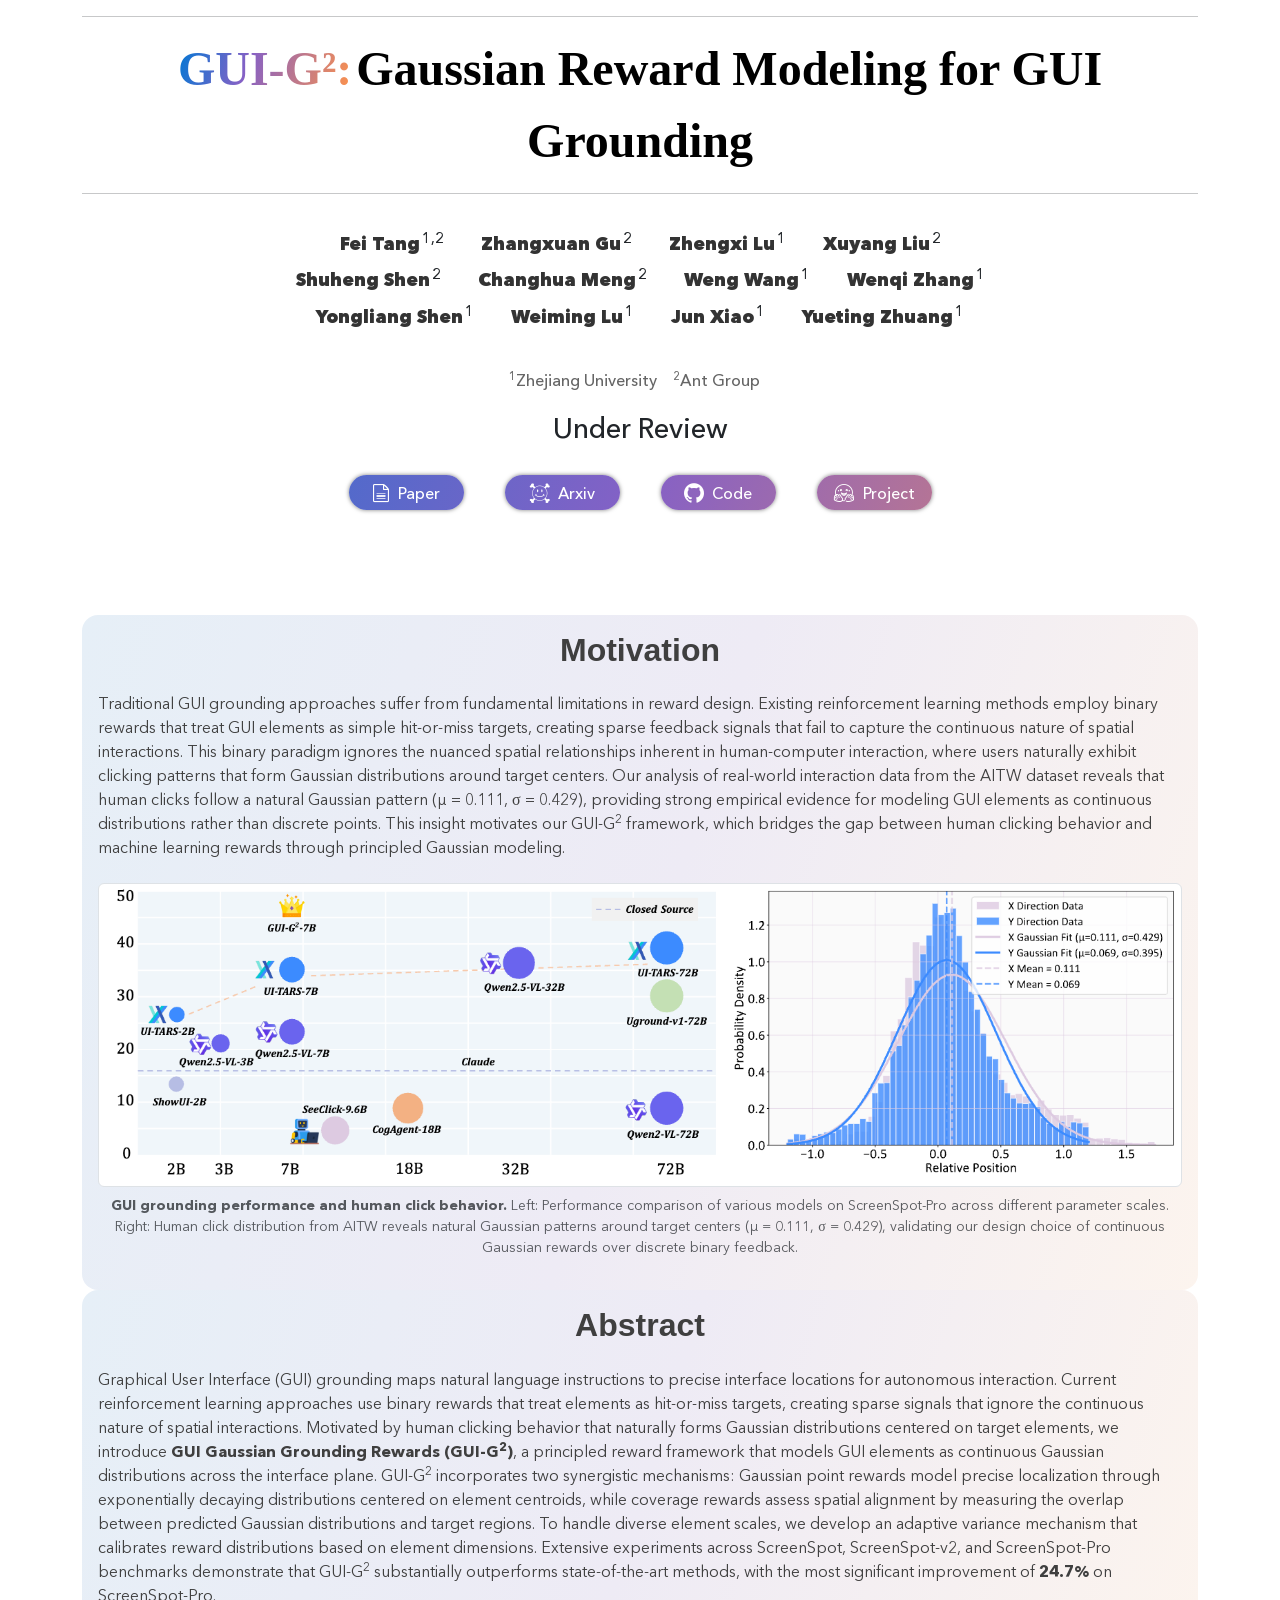
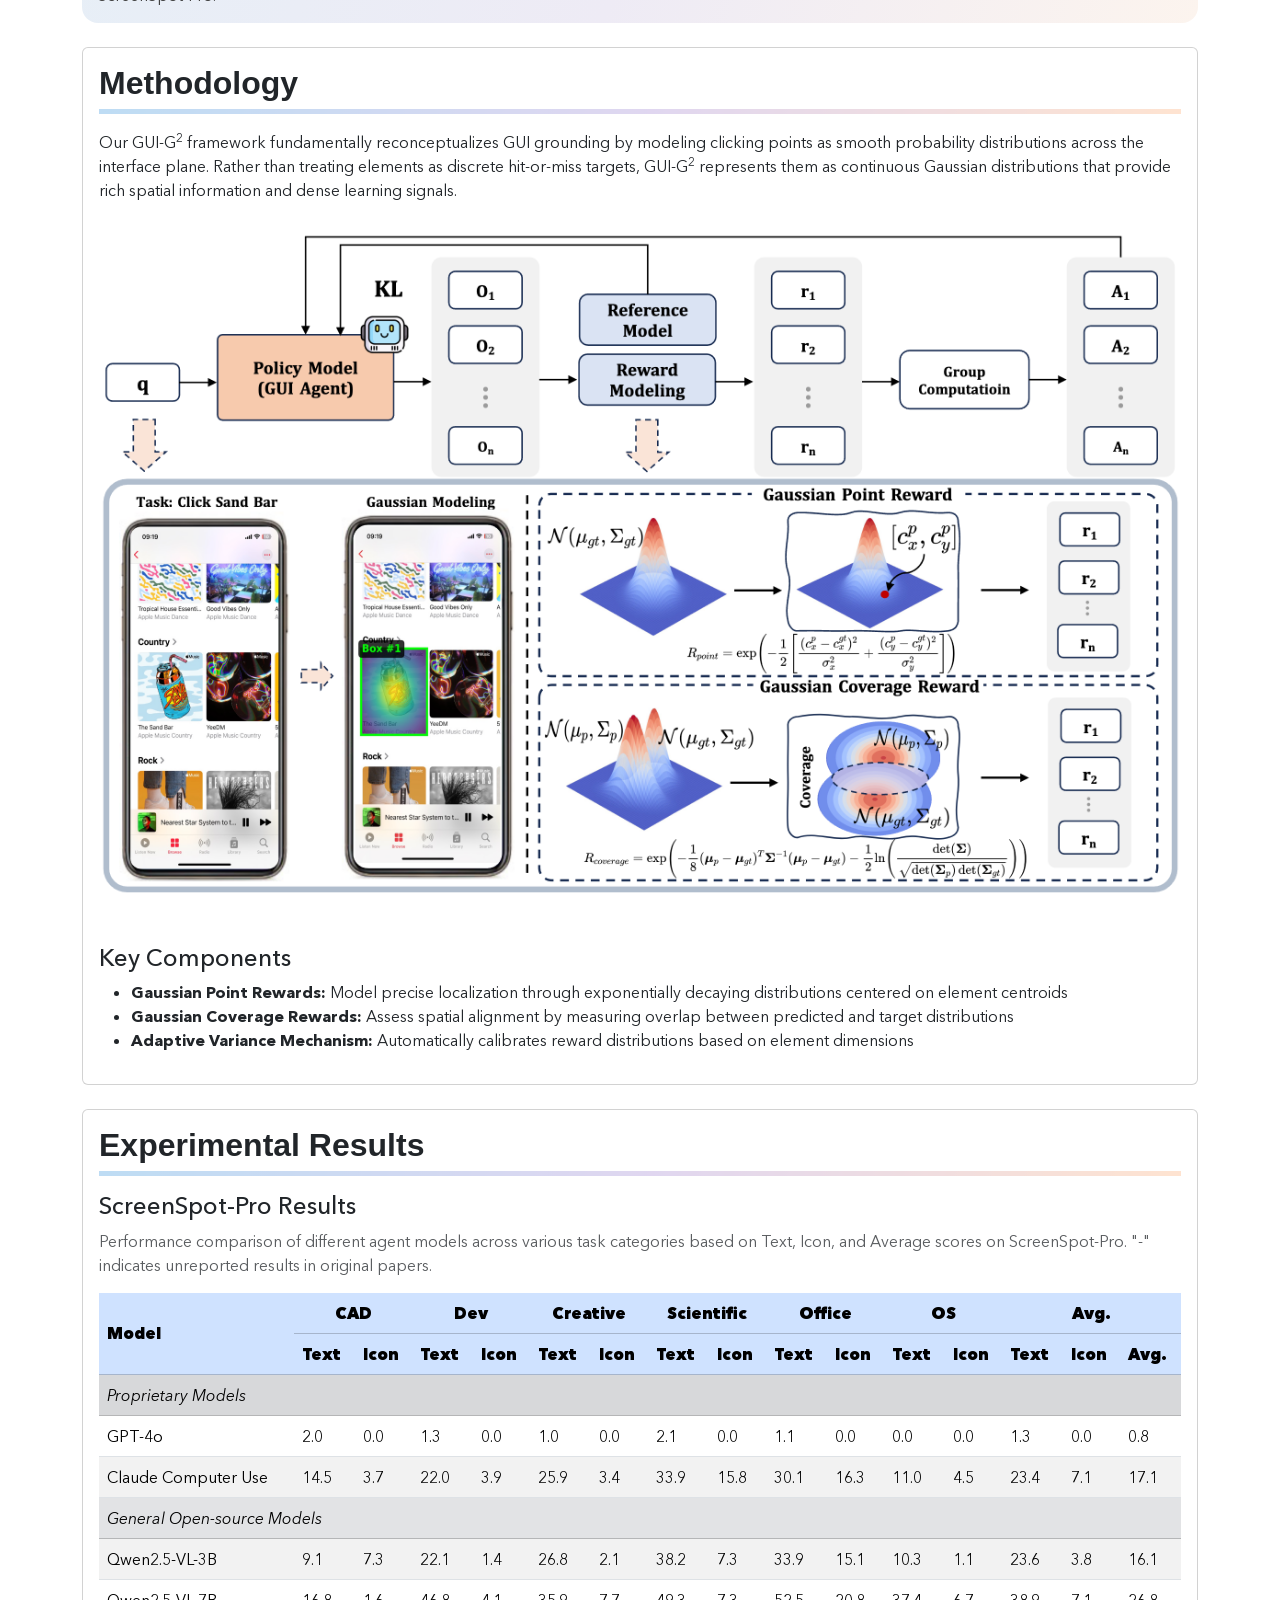
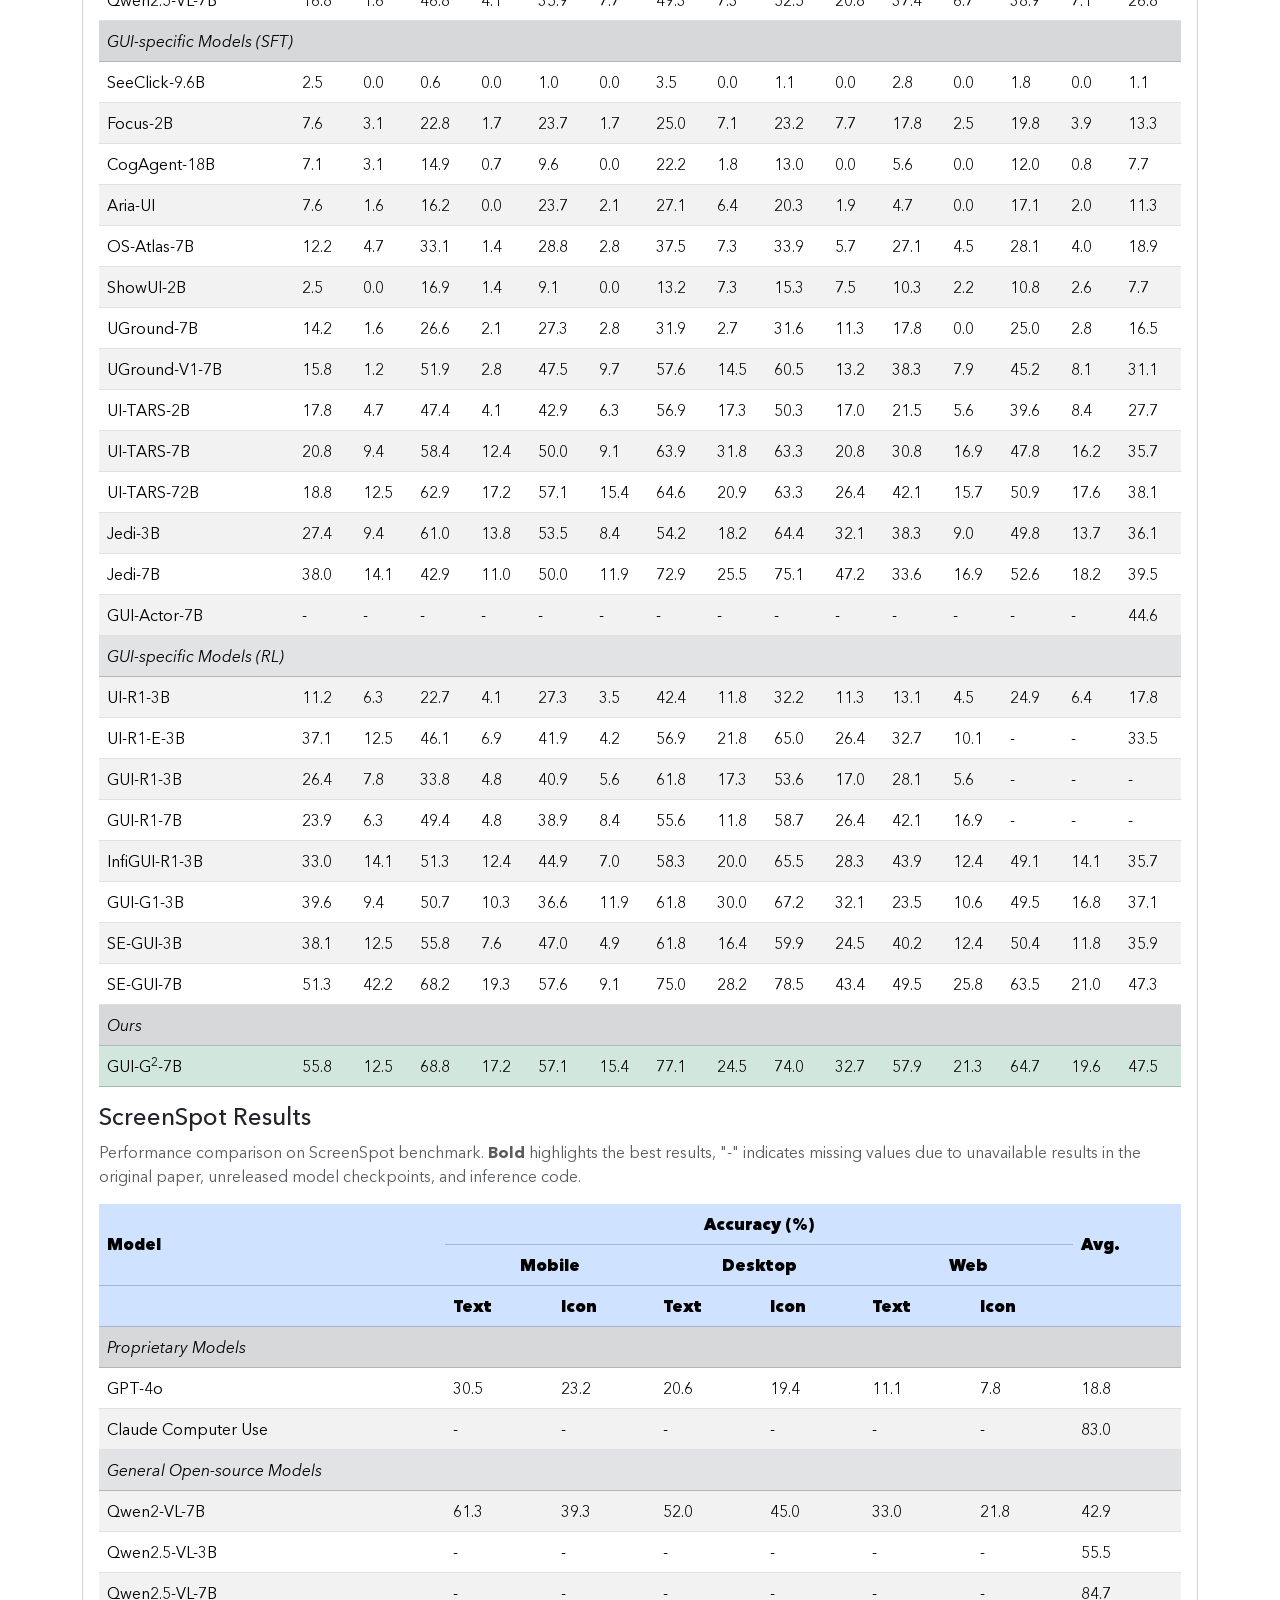
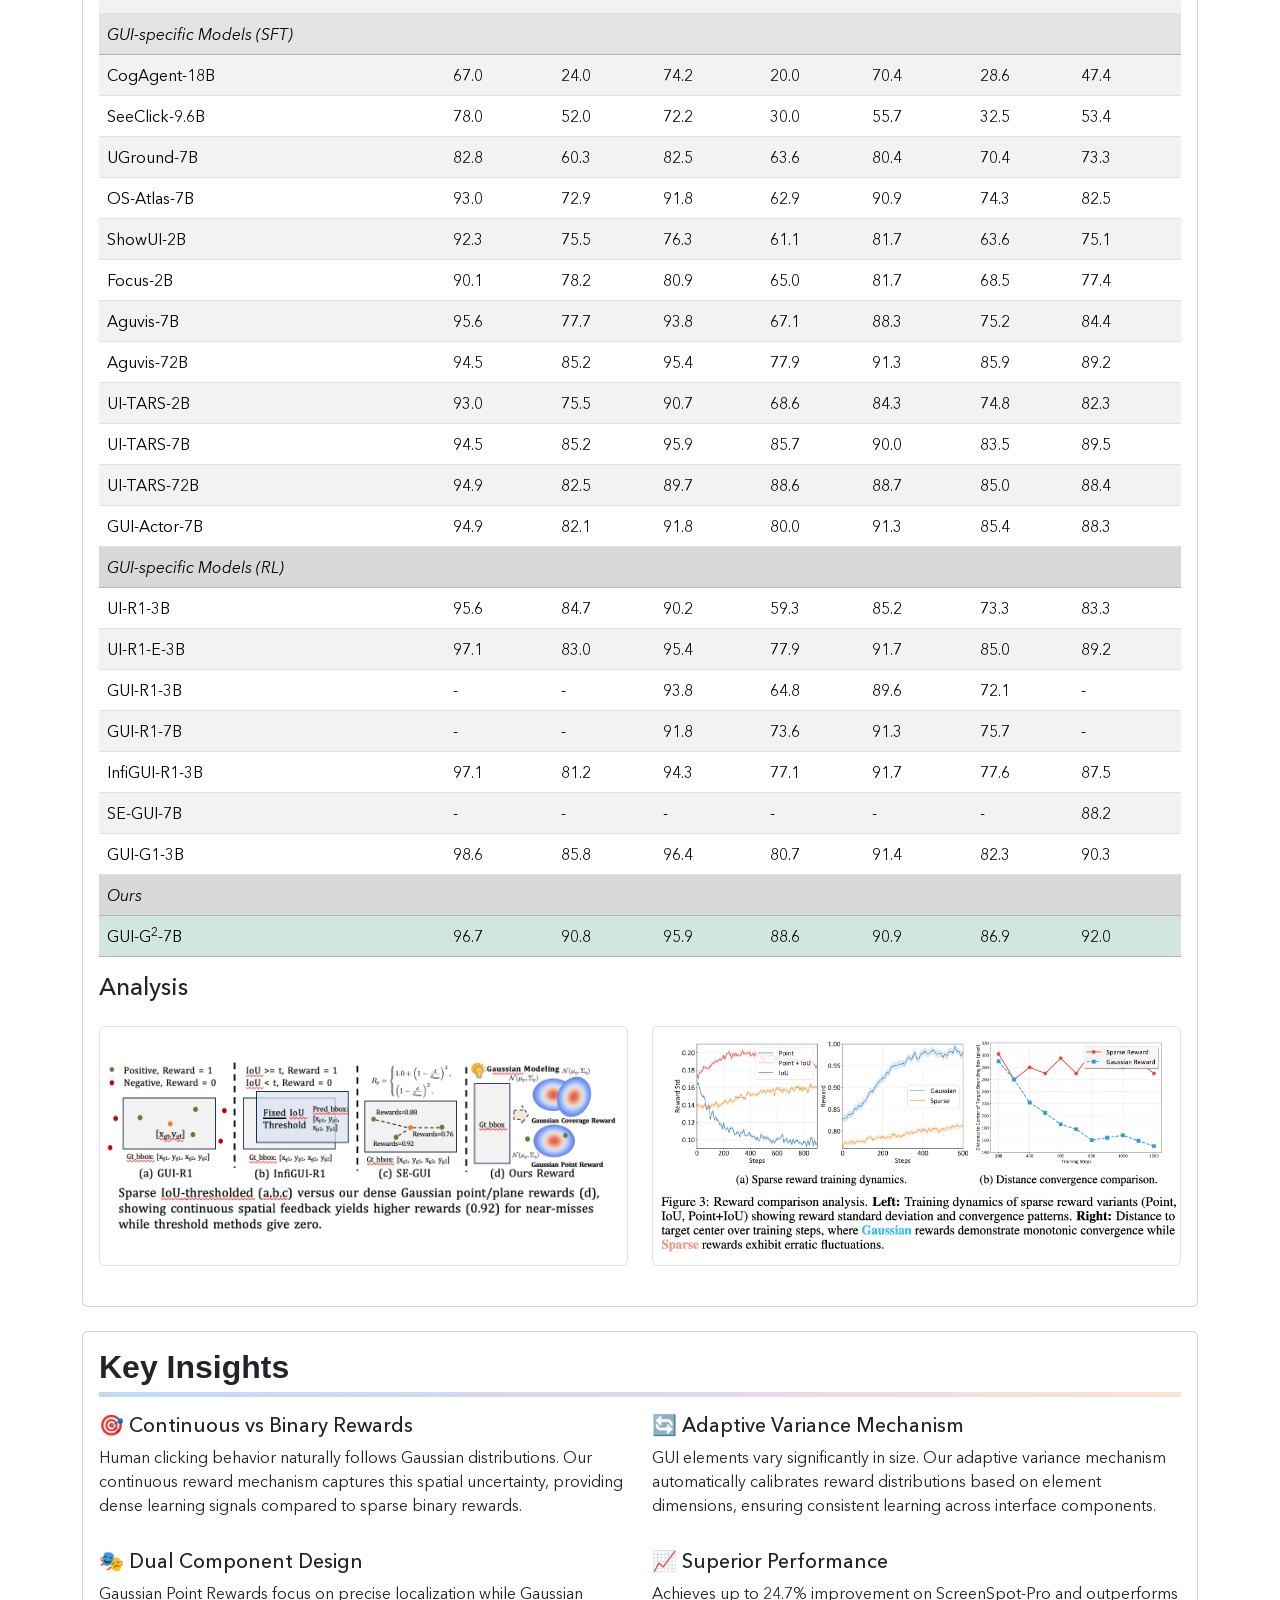
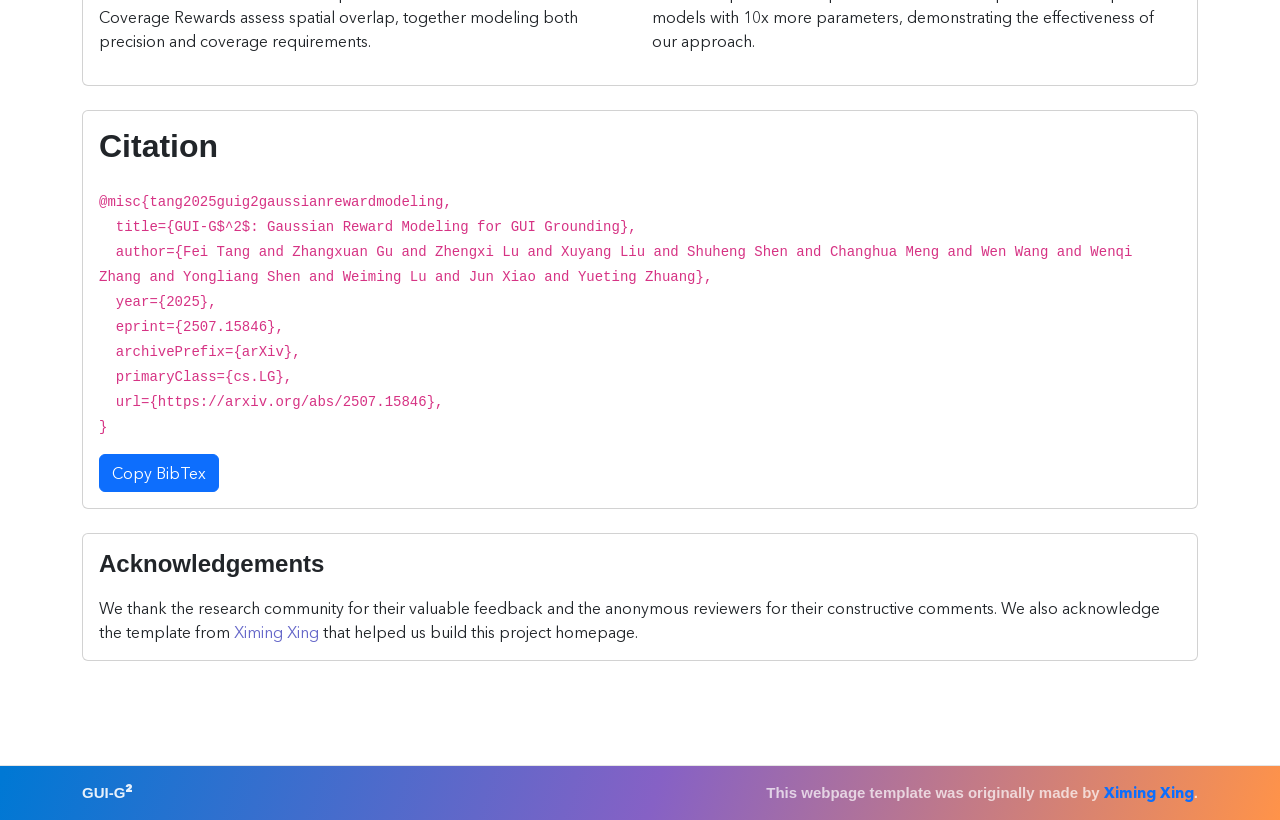
==== commit 304ac4d3: "Update index.html" ====
--- a/docs/index.html
+++ b/docs/index.html
@@ -1162,11 +1162,14 @@
         <div class="card-body">
             <h2 class="card-title card-title-margin">Citation</h2>
             <p id="bibtex" class="card-text" style="border: #1a1c20 1px">
-                <code> @article{tang2025guig2,<br>
-                    &nbsp;&nbsp;title={GUI-G2: Gaussian Reward Modeling for GUI Grounding},<br>
-                    &nbsp;&nbsp;author={Tang, Fei and Zhang, Wenqi and Shen, Yongliang and Lu, Weiming and Xiao, Jun and Zhuang, Yueting},<br>
-                    &nbsp;&nbsp;journal={arXiv preprint},<br>
-                    &nbsp;&nbsp;year={2025}<br>
+                <code> @misc{tang2025guig2gaussianrewardmodeling,<br>
+                    &nbsp;&nbsp;title={GUI-G$^2$: Gaussian Reward Modeling for GUI Grounding},<br>
+                    &nbsp;&nbsp;author={Fei Tang and Zhangxuan Gu and Zhengxi Lu and Xuyang Liu and Shuheng Shen and Changhua Meng and Wen Wang and Wenqi Zhang and Yongliang Shen and Weiming Lu and Jun Xiao and Yueting Zhuang},<br>
+                    &nbsp;&nbsp;year={2025},<br>
+                    &nbsp;&nbsp;eprint={2507.15846},<br>
+                    &nbsp;&nbsp;archivePrefix={arXiv},<br>
+                    &nbsp;&nbsp;primaryClass={cs.LG},<br>
+                    &nbsp;&nbsp;url={https://arxiv.org/abs/2507.15846},<br>
                     }
                 </code>
             </p>
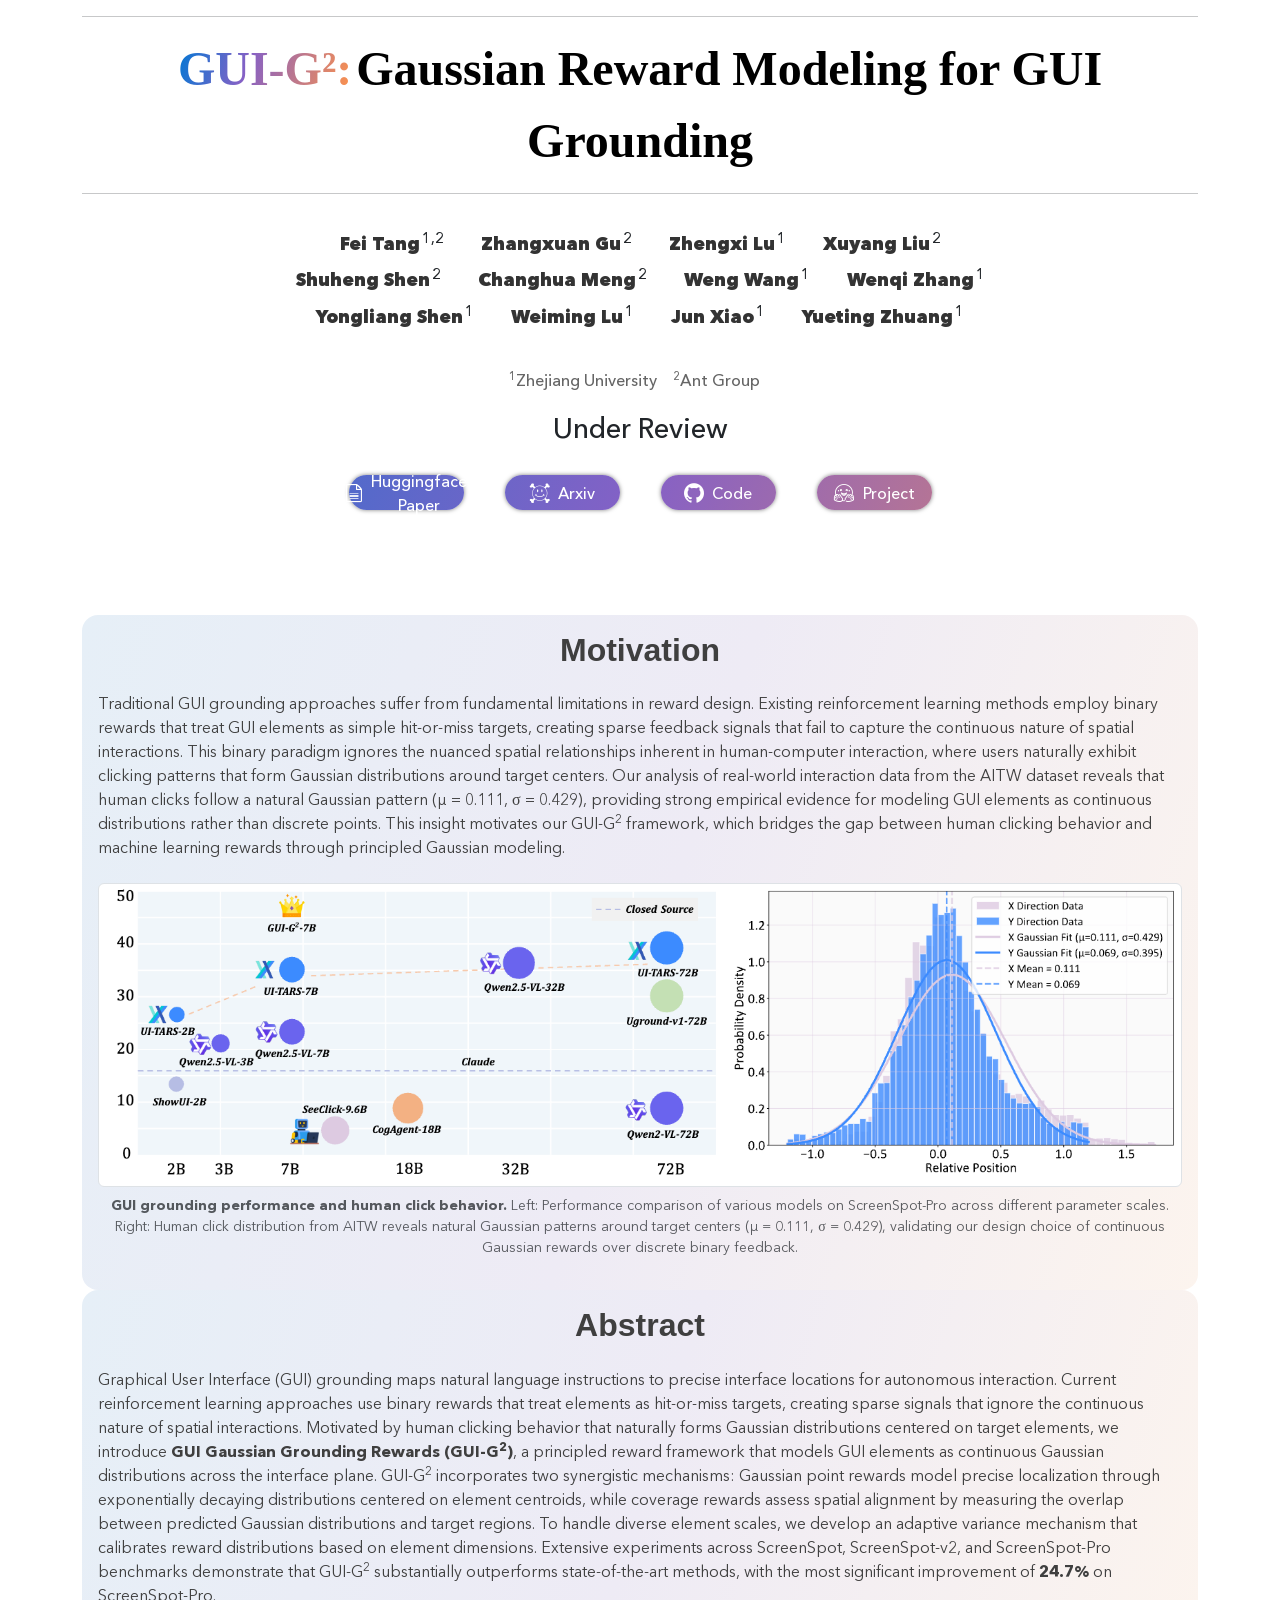
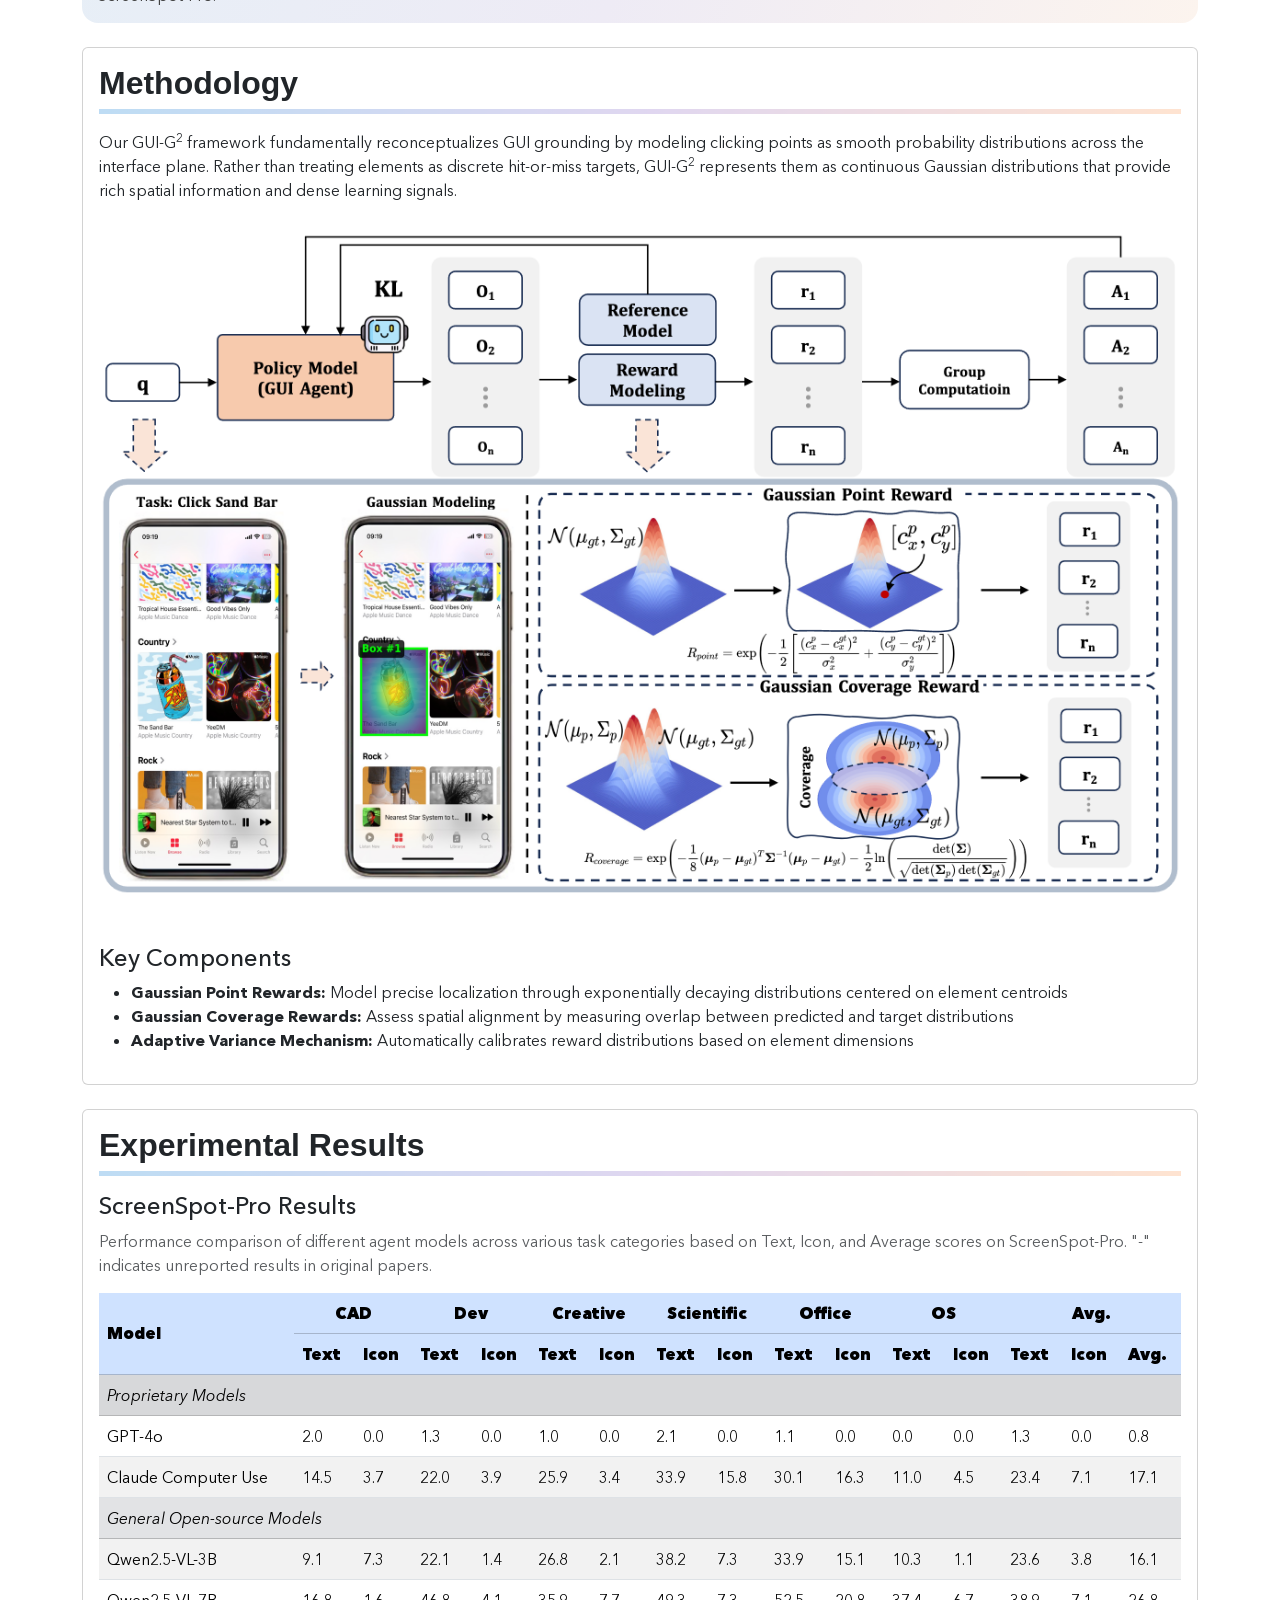
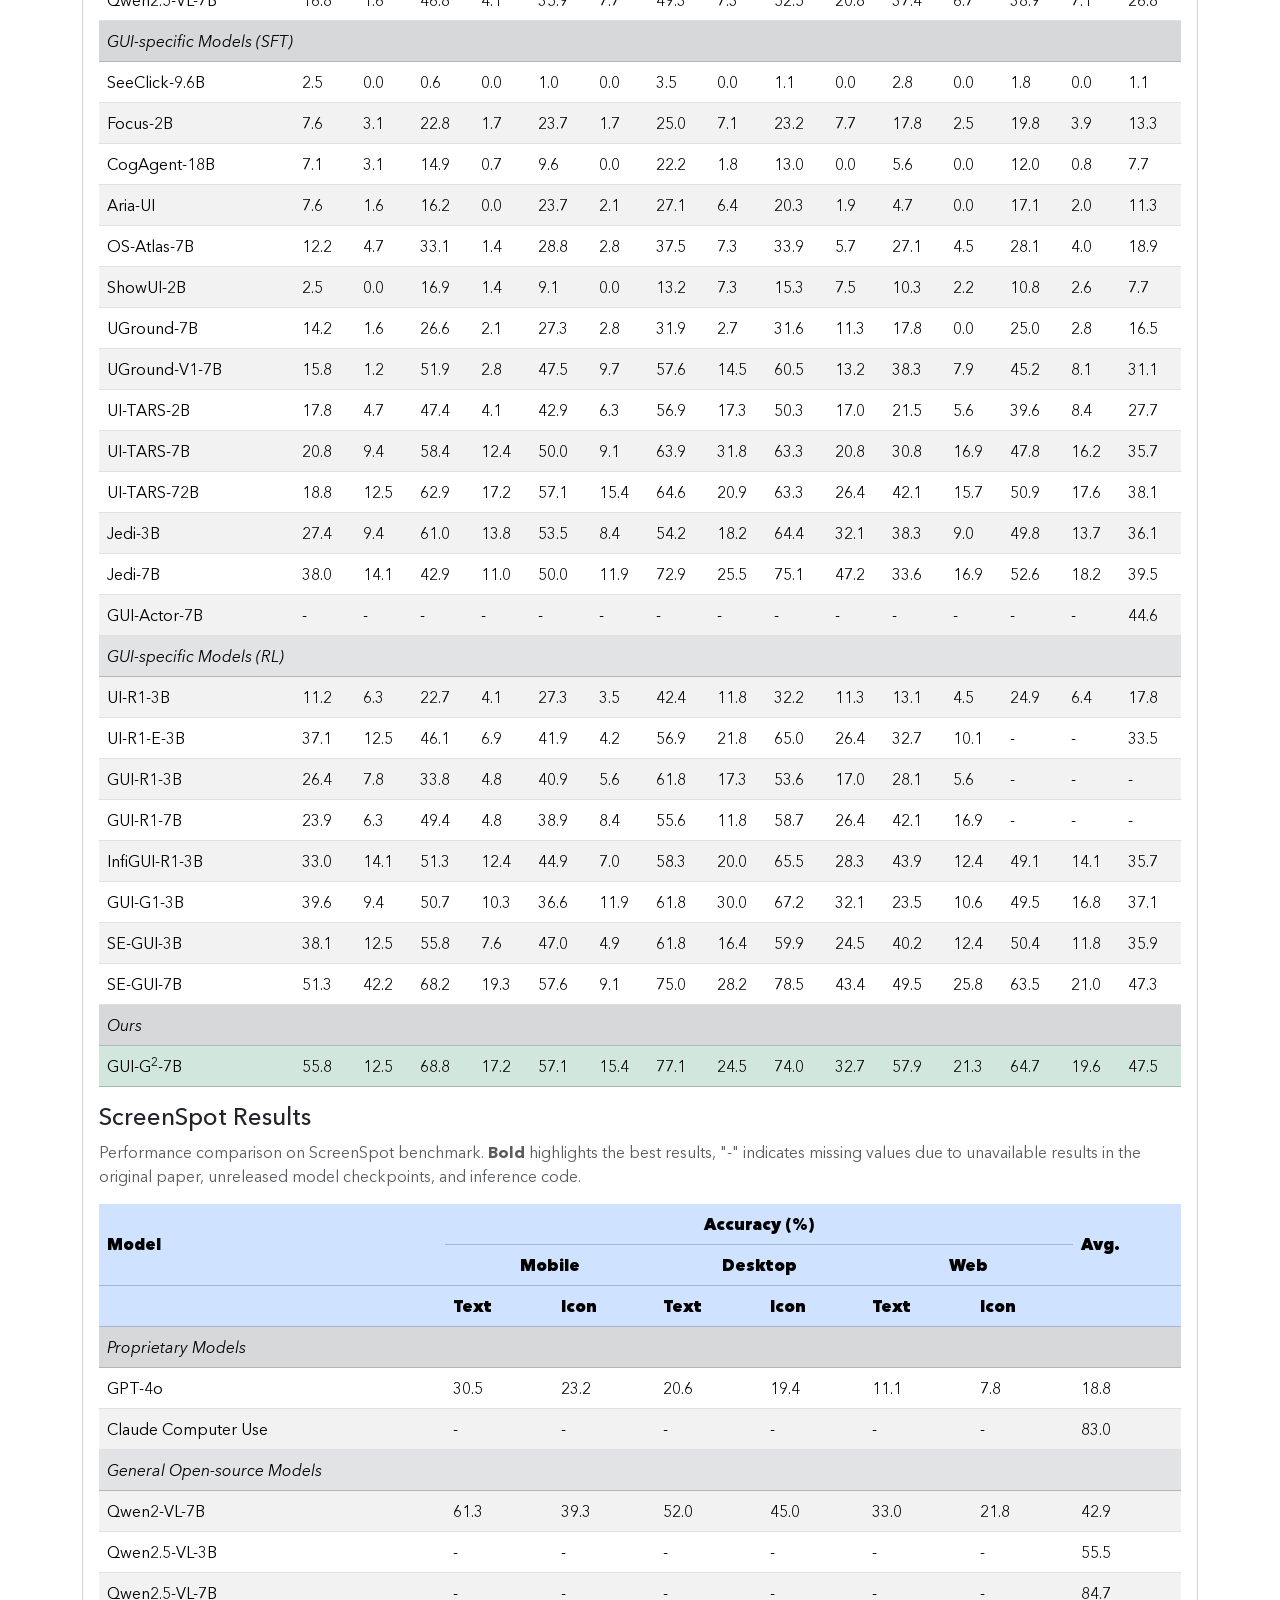
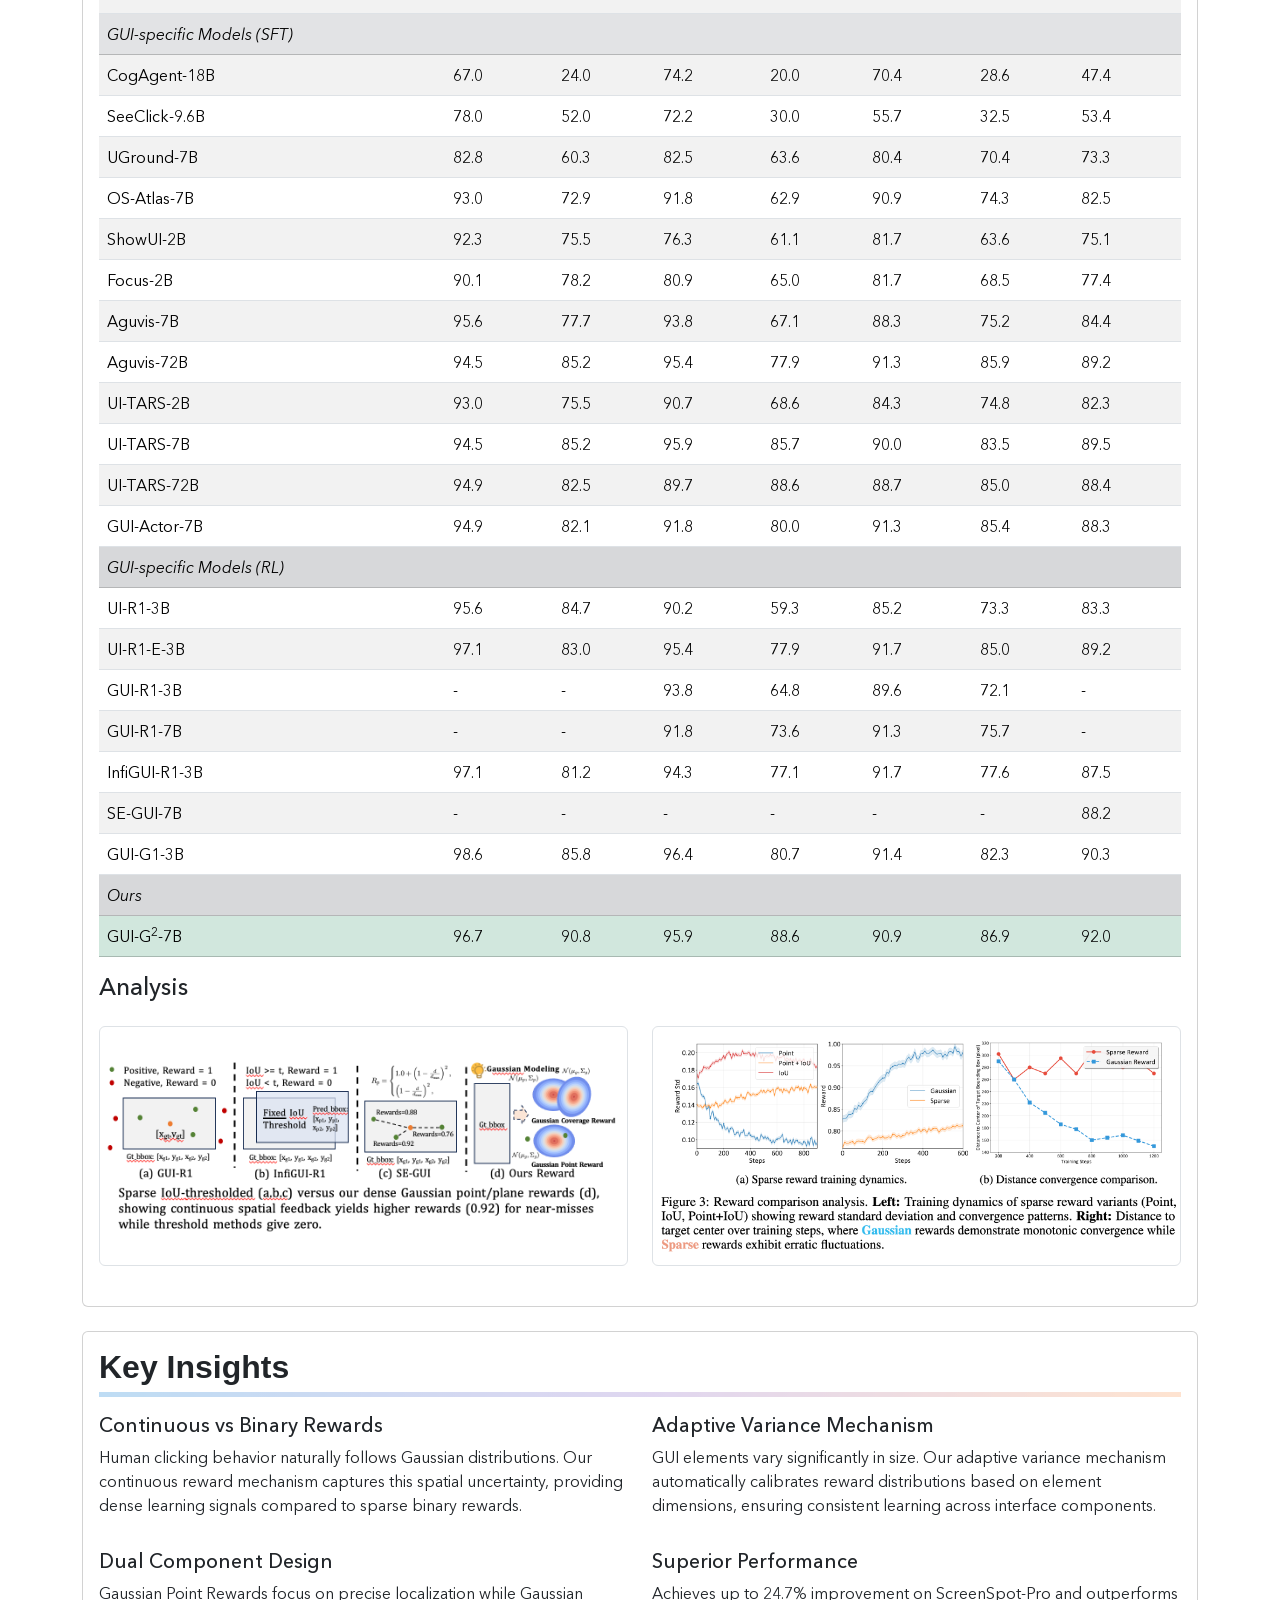
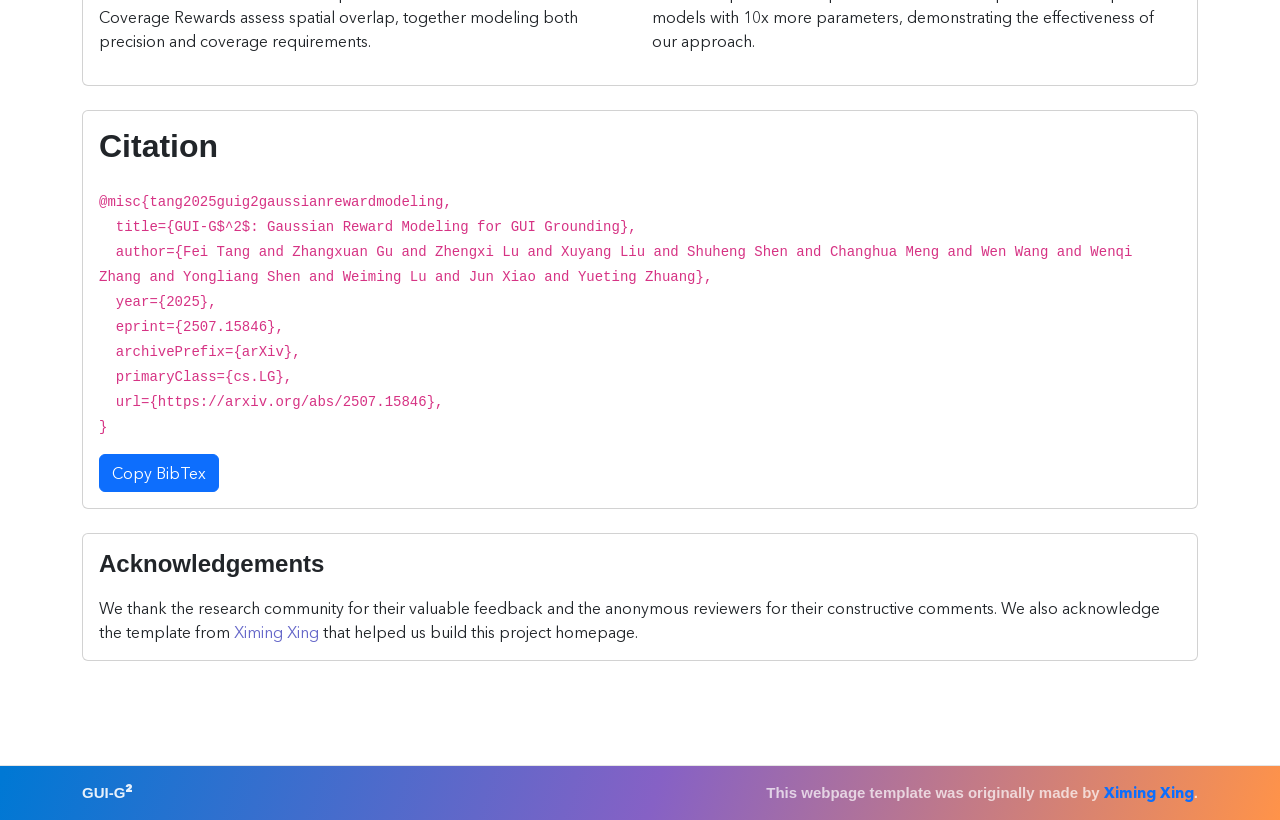
==== commit c8bfbada: "Update index.html" ====
--- a/docs/index.html
+++ b/docs/index.html
@@ -82,7 +82,7 @@
     <div class="container text-center">
         <span class="title-font x-gradient-font">GUI-G²:</span>
         <a class="title-font text-body-emphasis"
-           href="#">
+           href="https://arxiv.org/abs/2507.15846">
             Gaussian Reward Modeling for GUI Grounding
         </a>
     </div>
@@ -158,10 +158,10 @@
         <div class="row justify-content-md-center">
             <div id="links">
                 <div class="col col-lg-2">
-                    <a id="paper" href="#">Paper</a>
+                    <a id="paper" href="https://huggingface.co/papers/2507.15846">Huggingface Paper</a>
                 </div>
                 <div class="col col-lg-2">
-                    <a id="arxiv" href="#">Arxiv</a>
+                    <a id="arxiv" href="https://arxiv.org/abs/2507.15846">Arxiv</a>
                 </div>
                 <div class="col col-lg-2">
                     <a id="code" href="https://github.com/zju-real/GUI-G2">Code</a>
@@ -1134,22 +1134,22 @@
             
             <div class="row">
                 <div class="col-md-6">
-                    <h5>🎯 Continuous vs Binary Rewards</h5>
+                    <h5>Continuous vs Binary Rewards</h5>
                     <p>Human clicking behavior naturally follows Gaussian distributions. Our continuous reward mechanism captures this spatial uncertainty, providing dense learning signals compared to sparse binary rewards.</p>
                 </div>
                 <div class="col-md-6">
-                    <h5>🔄 Adaptive Variance Mechanism</h5>
+                    <h5>Adaptive Variance Mechanism</h5>
                     <p>GUI elements vary significantly in size. Our adaptive variance mechanism automatically calibrates reward distributions based on element dimensions, ensuring consistent learning across interface components.</p>
                 </div>
             </div>
             
             <div class="row mt-3">
                 <div class="col-md-6">
-                    <h5>🎭 Dual Component Design</h5>
+                    <h5>Dual Component Design</h5>
                     <p>Gaussian Point Rewards focus on precise localization while Gaussian Coverage Rewards assess spatial overlap, together modeling both precision and coverage requirements.</p>
                 </div>
                 <div class="col-md-6">
-                    <h5>📈 Superior Performance</h5>
+                    <h5>Superior Performance</h5>
                     <p>Achieves up to 24.7% improvement on ScreenSpot-Pro and outperforms models with 10x more parameters, demonstrating the effectiveness of our approach.</p>
                 </div>
             </div>
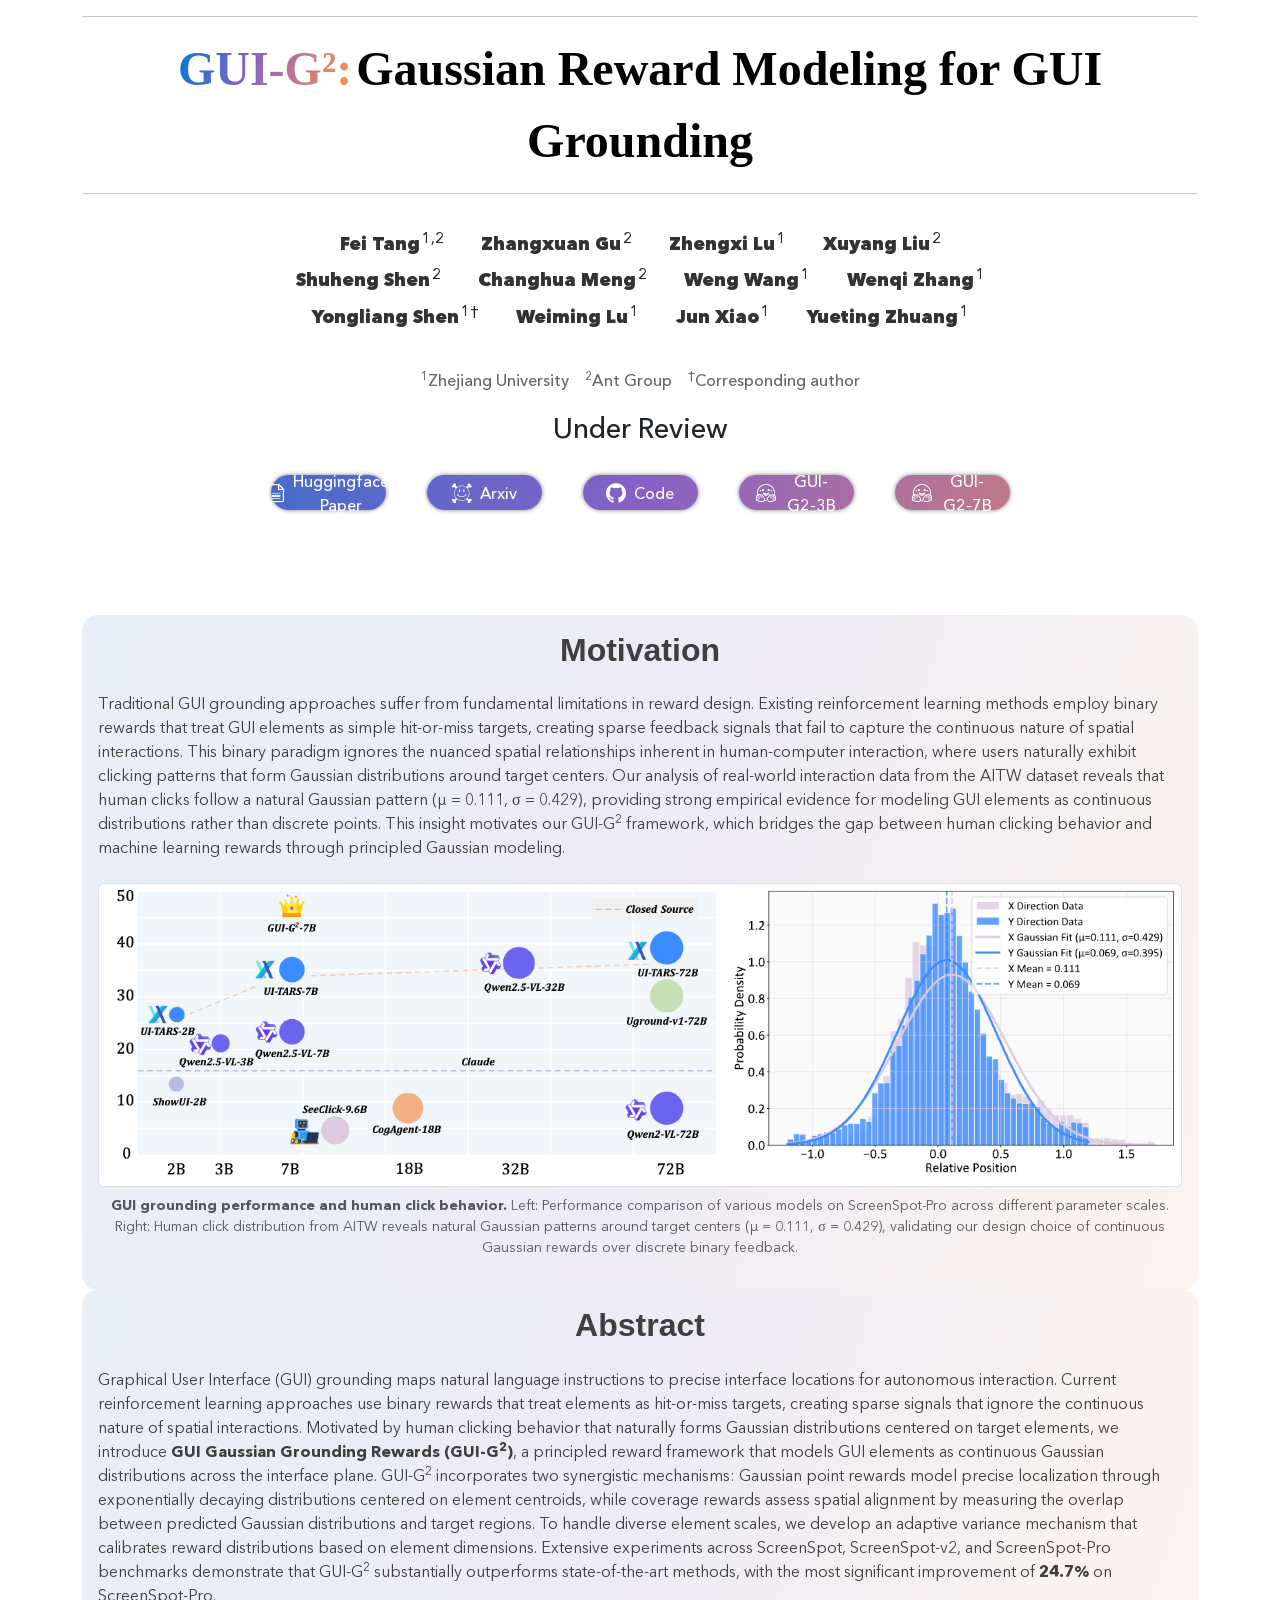
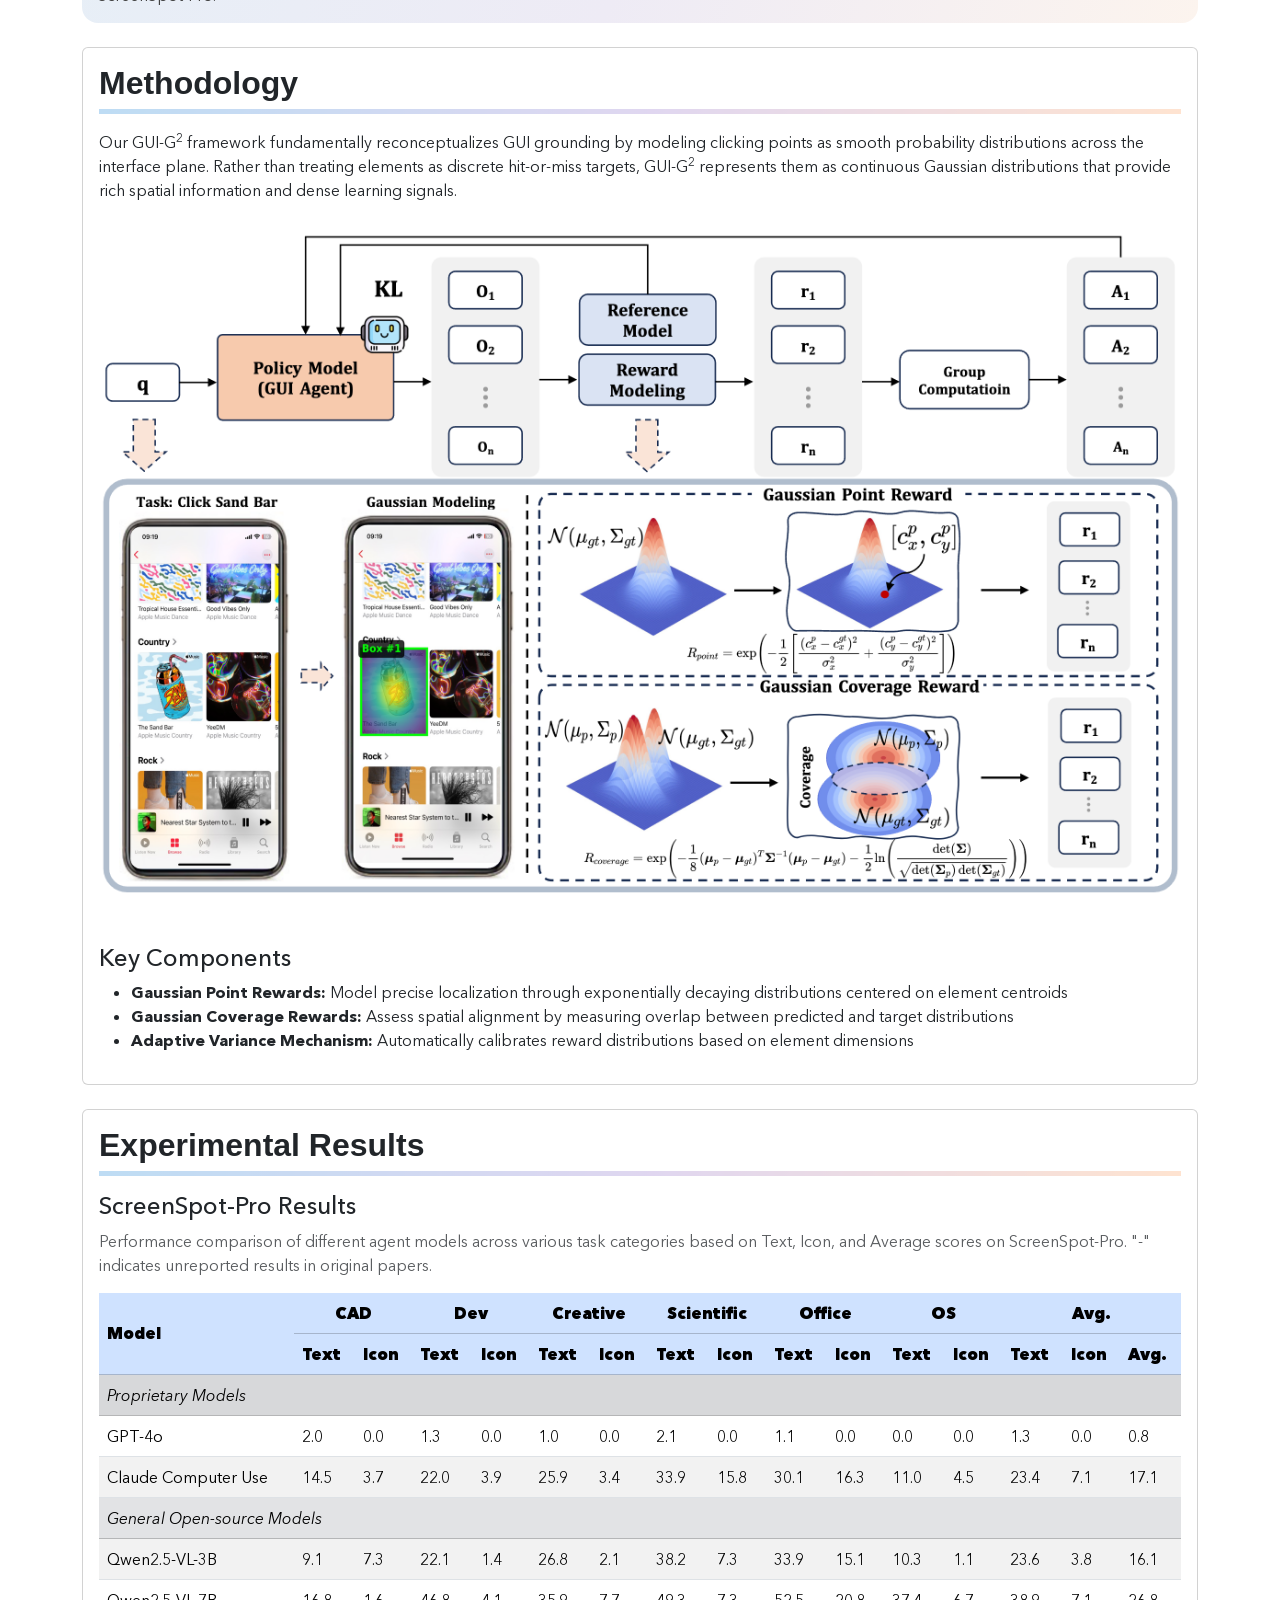
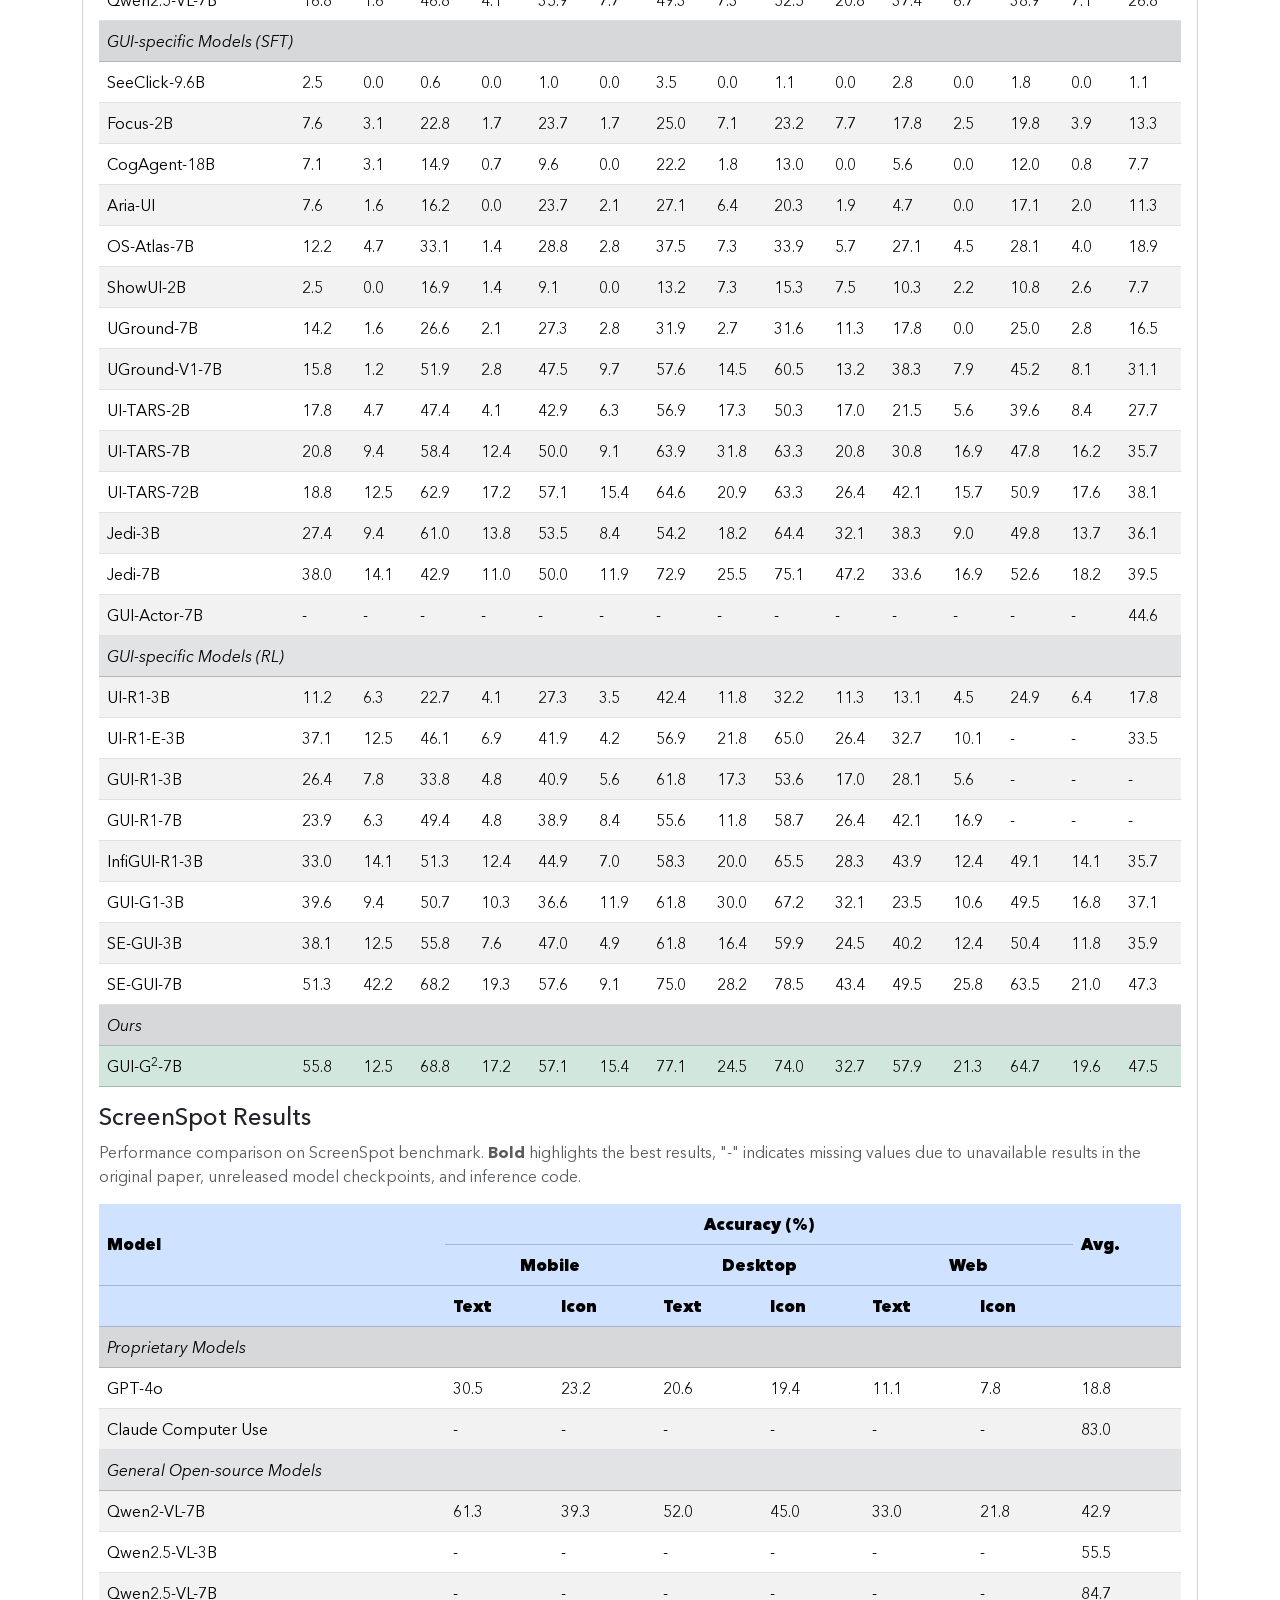
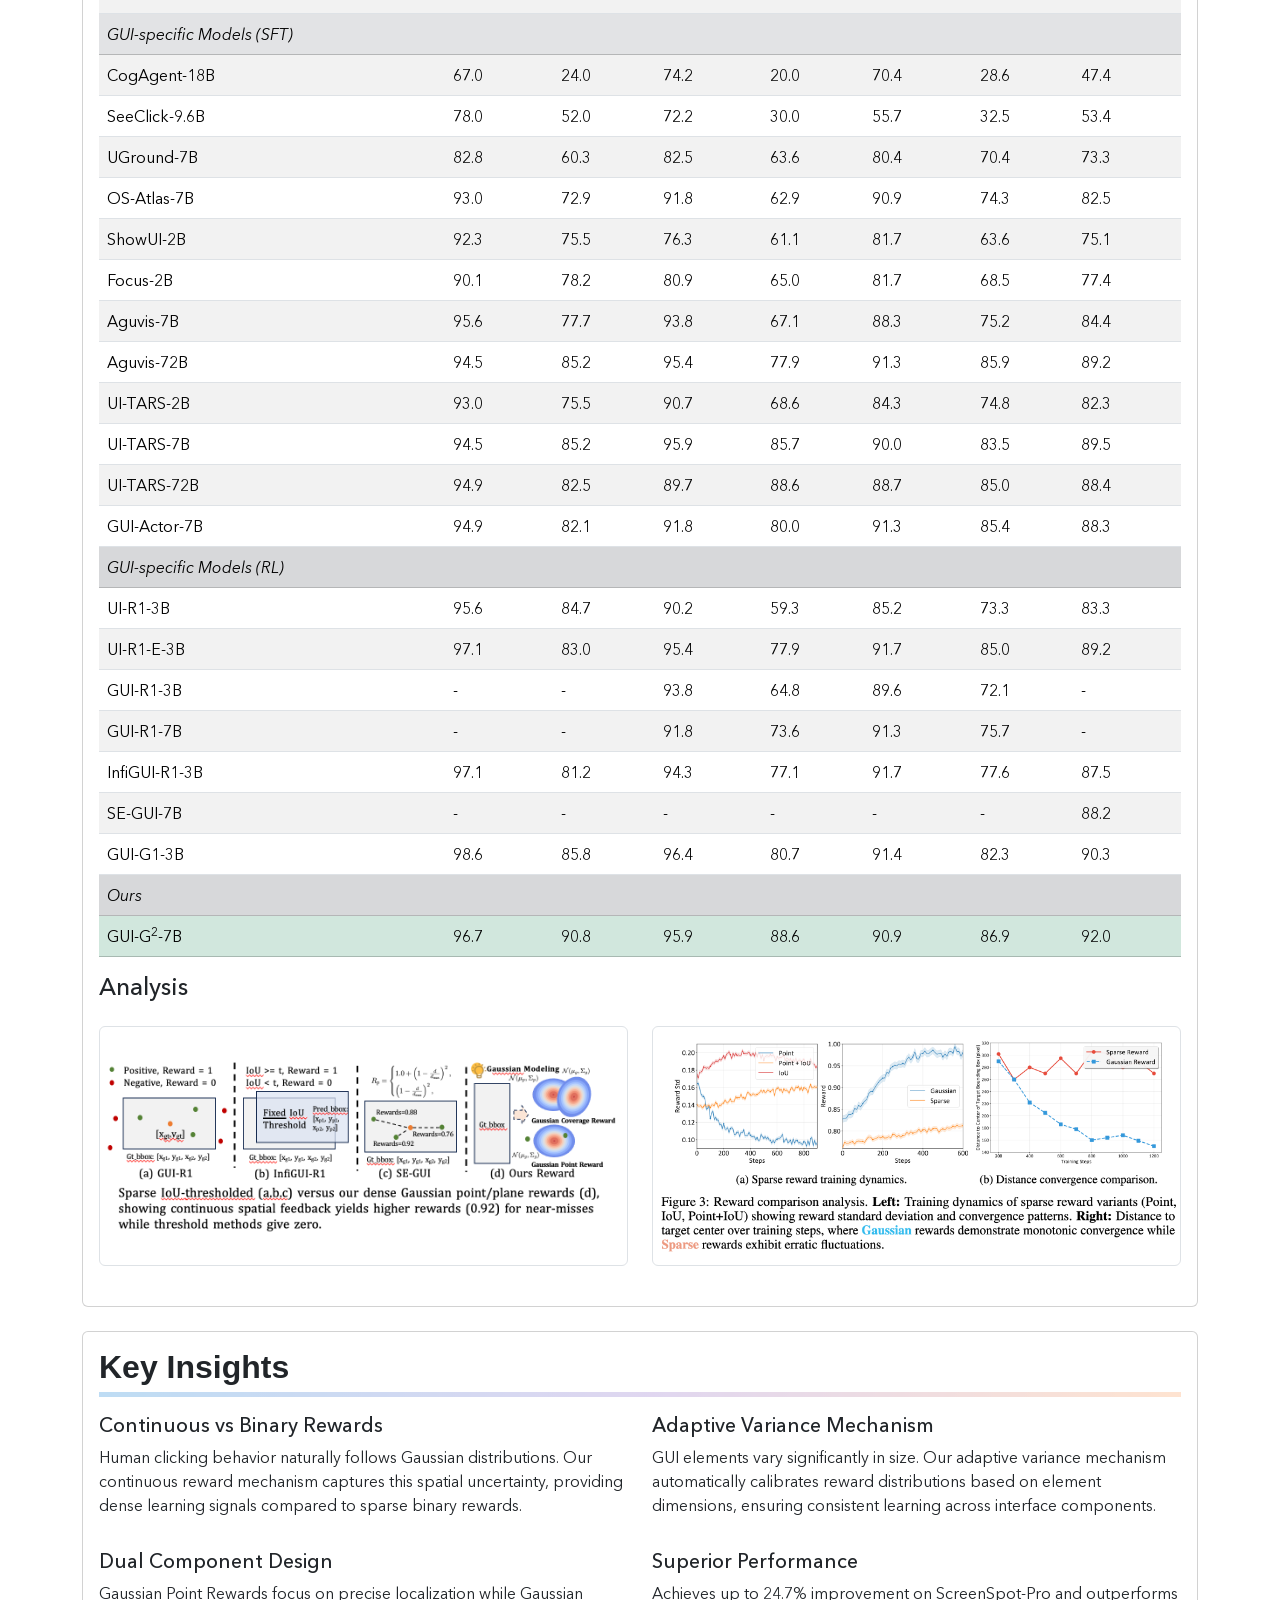
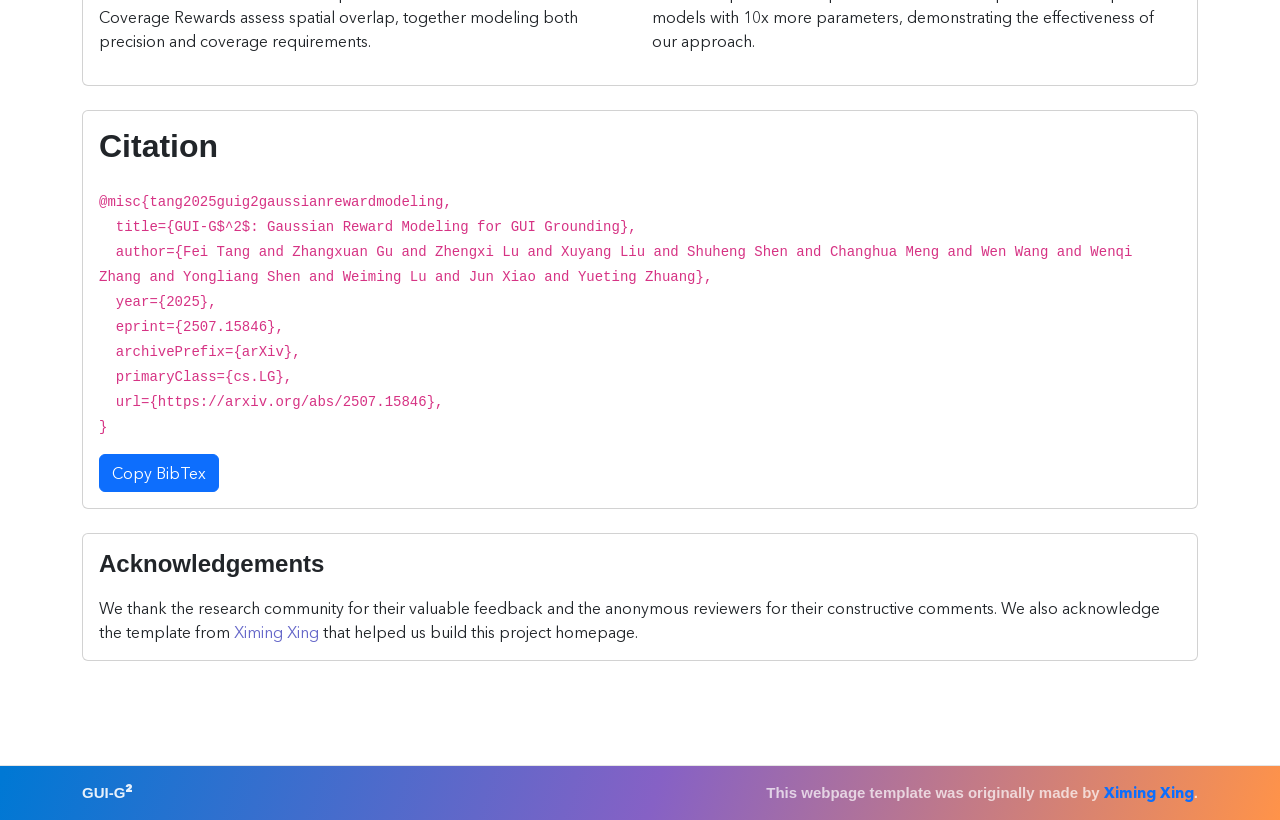
==== commit bc62ceb8: "Open source the models" ====
--- a/docs/index.html
+++ b/docs/index.html
@@ -127,8 +127,8 @@
         <div class="row">
             <div class="col-12">
                  <div class="author-name">
-                    <!-- <a href="https://github.com/tricktreat"><strong>Yongliang Shen</strong></a><sup>1†</sup> -->
-                    <a href="https://github.com/tricktreat"><strong>Yongliang Shen</strong></a><sup>1</sup>
+                    <a href="https://github.com/tricktreat"><strong>Yongliang Shen</strong></a><sup>1†</sup>
+<!--                     <a href="https://github.com/tricktreat"><strong>Yongliang Shen</strong></a><sup>1</sup> -->
                  </div> 
                 <div class="author-name">
                     <a href="#"><strong>Weiming Lu</strong></a><sup>1</sup>
@@ -146,7 +146,7 @@
             <div class="col-12 organization">
                 <sup>1</sup>Zhejiang University &nbsp;&nbsp;
                 <sup>2</sup>Ant Group &nbsp;&nbsp;
-                <!-- <sup>†</sup>Corresponding author -->
+                <sup>†</sup>Corresponding author
             </div>
         </div>
     <!-- paper status -->
@@ -167,7 +167,10 @@
                     <a id="code" href="https://github.com/zju-real/GUI-G2">Code</a>
                 </div>
                 <div class="col col-lg-2">
-                    <a id="demo" href="https://zju-real.github.io/GUI-G2">Project</a>
+                    <a id="demo" href="https://huggingface.co/inclusionAI/GUI-G2-3B">GUI-G2-3B</a>
+                </div>
+                <div class="col col-lg-2">
+                    <a id="demo" href="https://huggingface.co/inclusionAI/GUI-G2-7B">GUI-G2-7B</a>
                 </div>
             </div>
         </div>
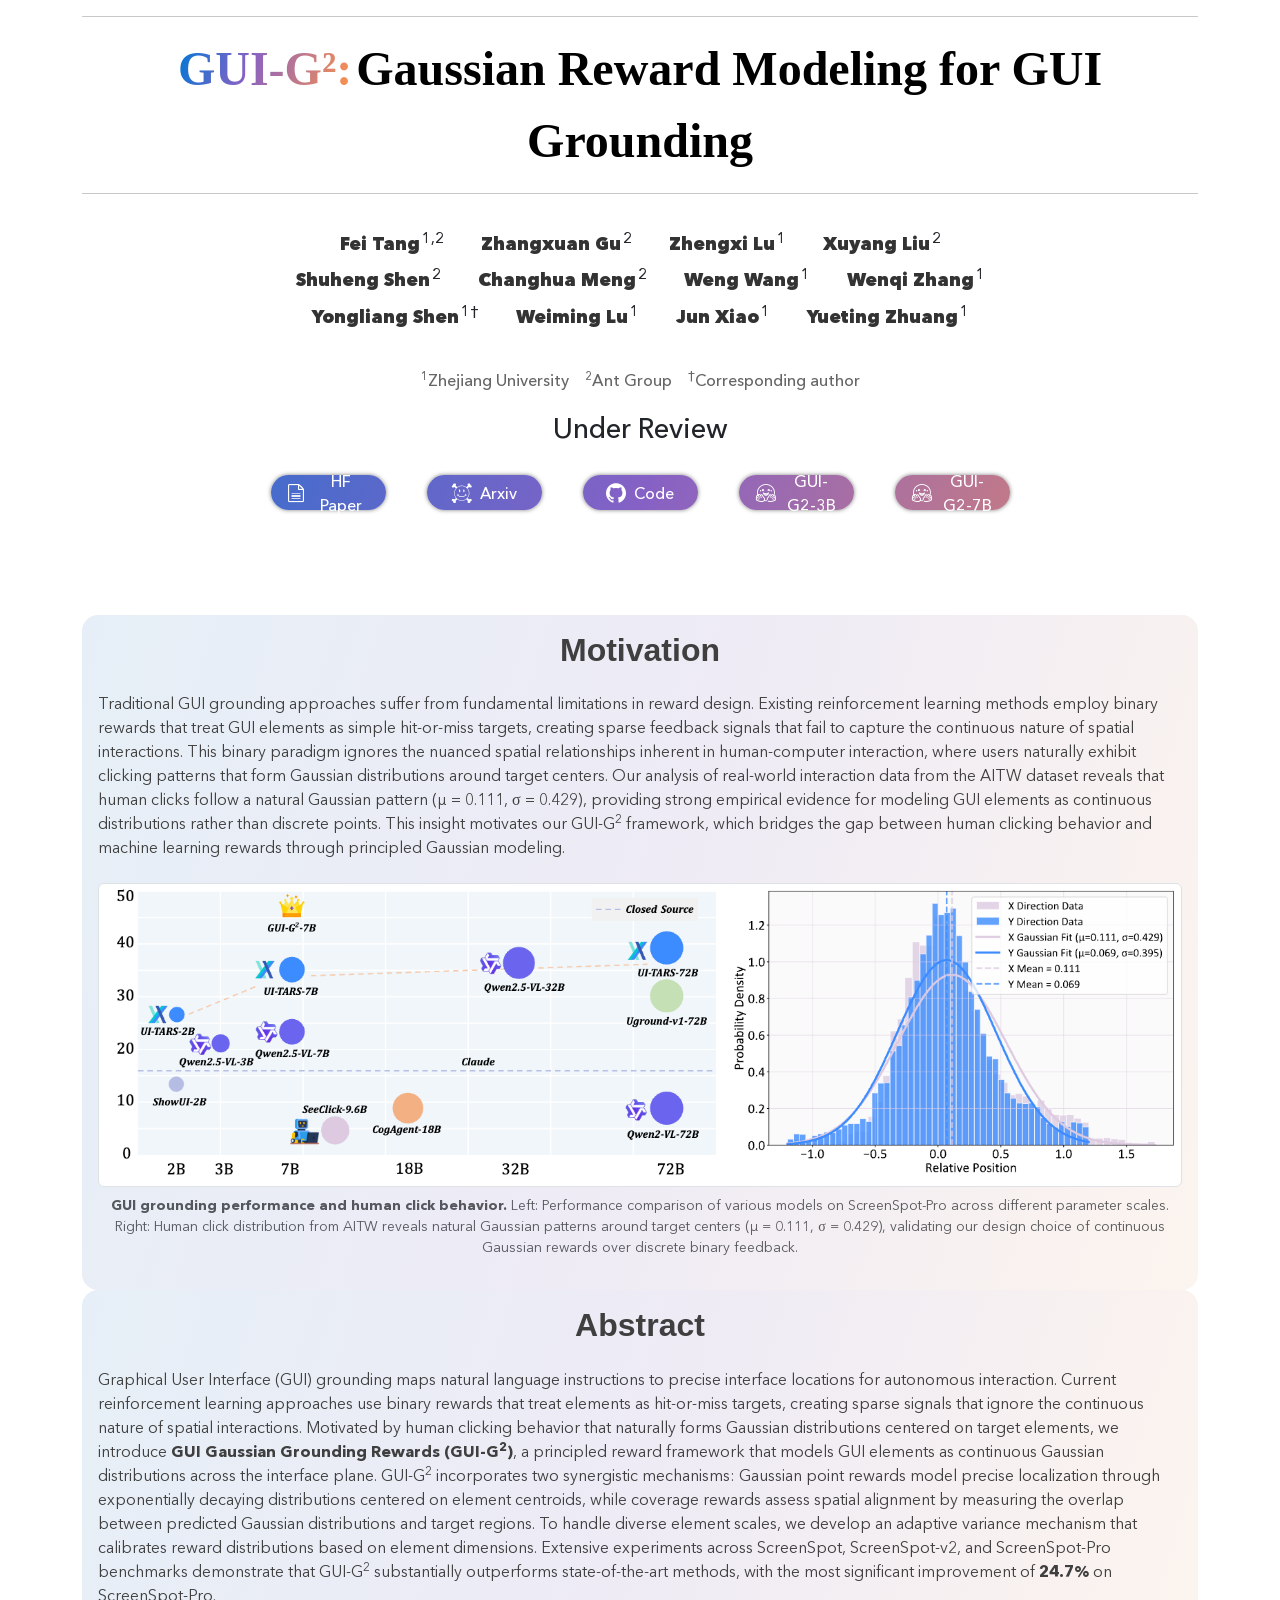
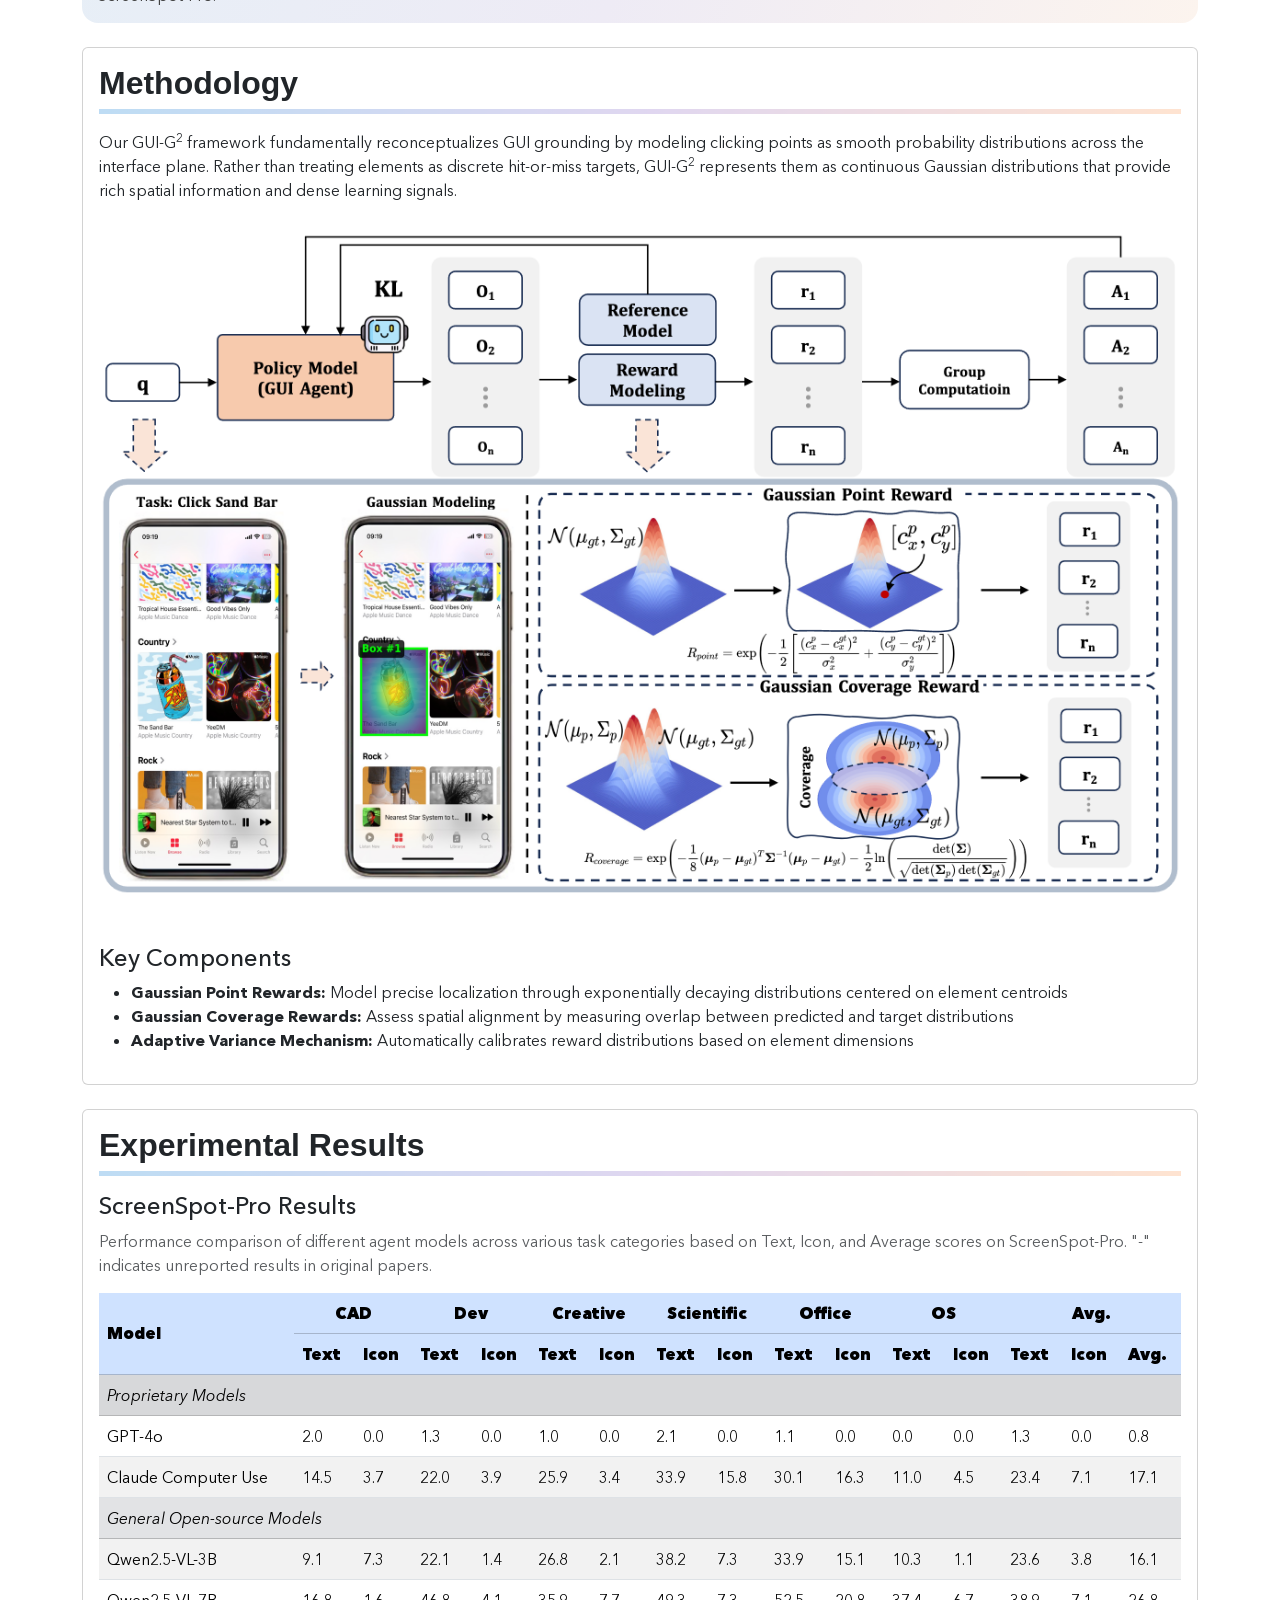
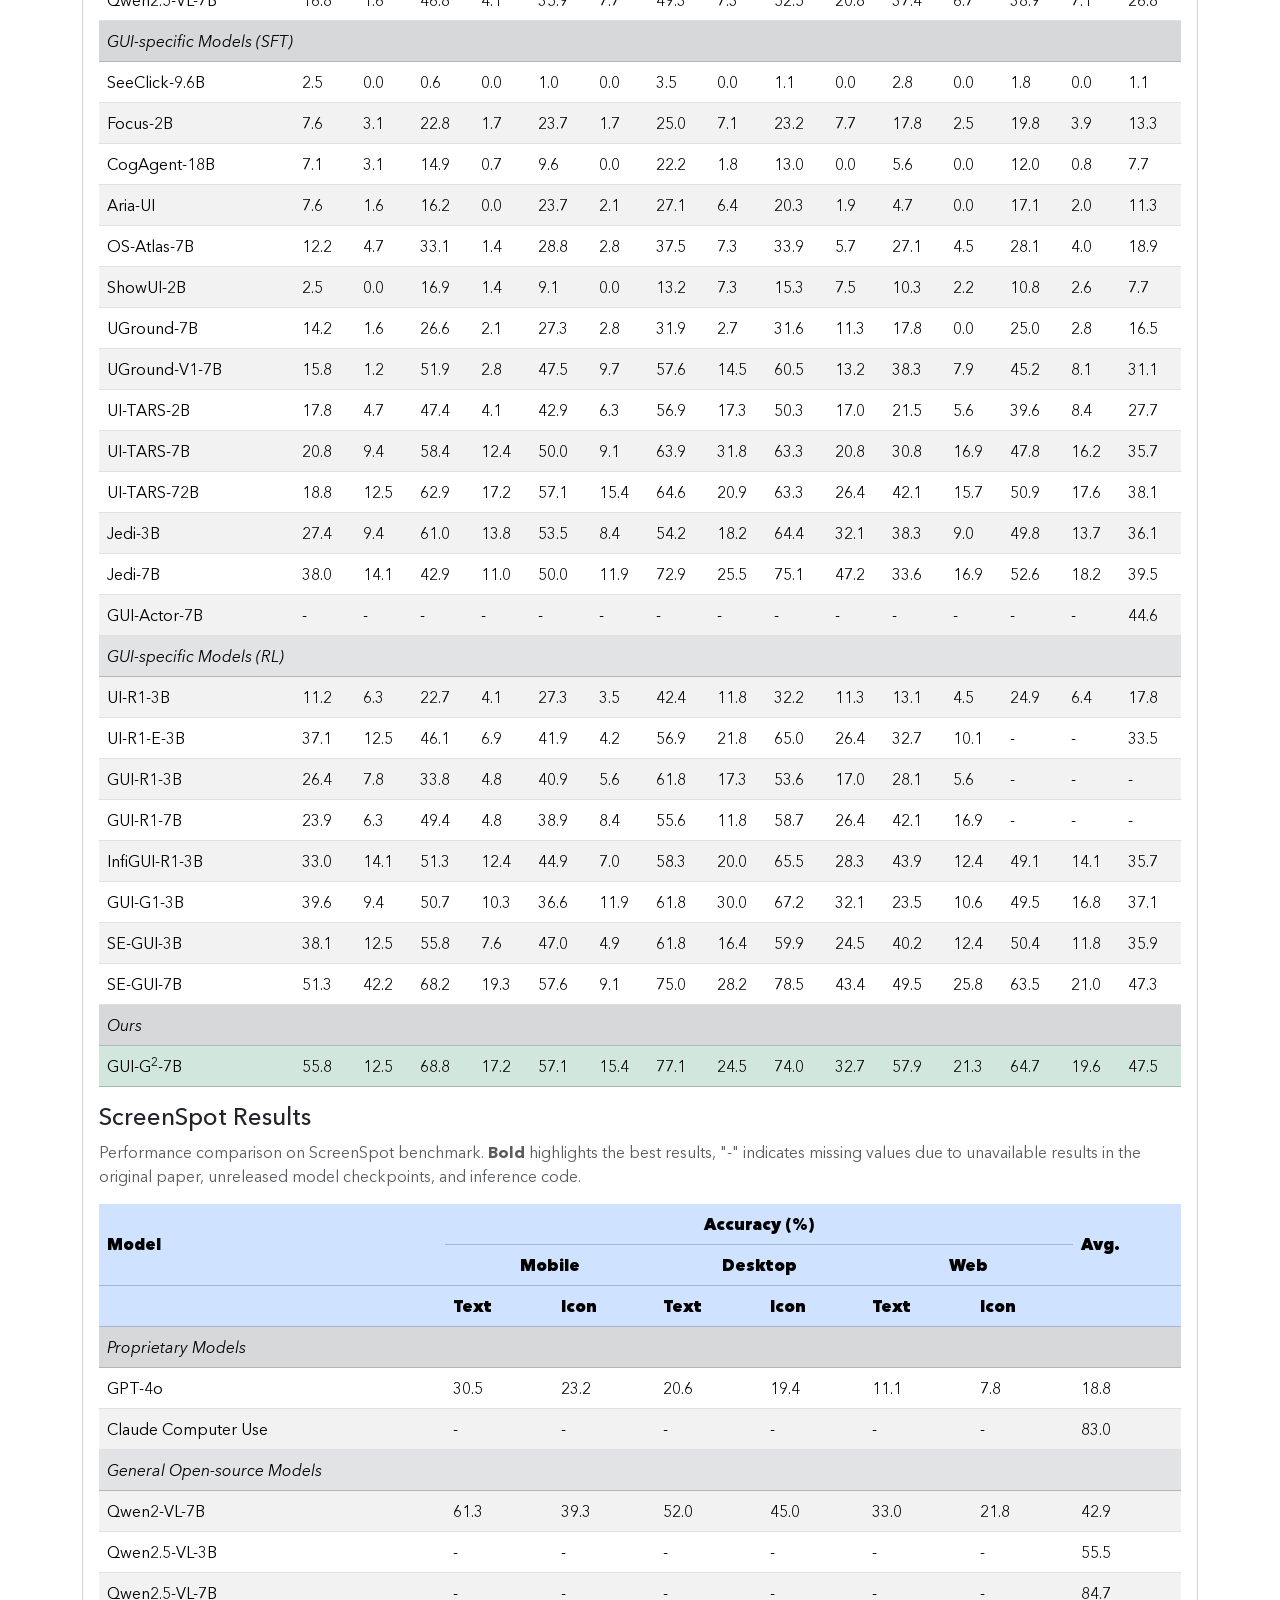
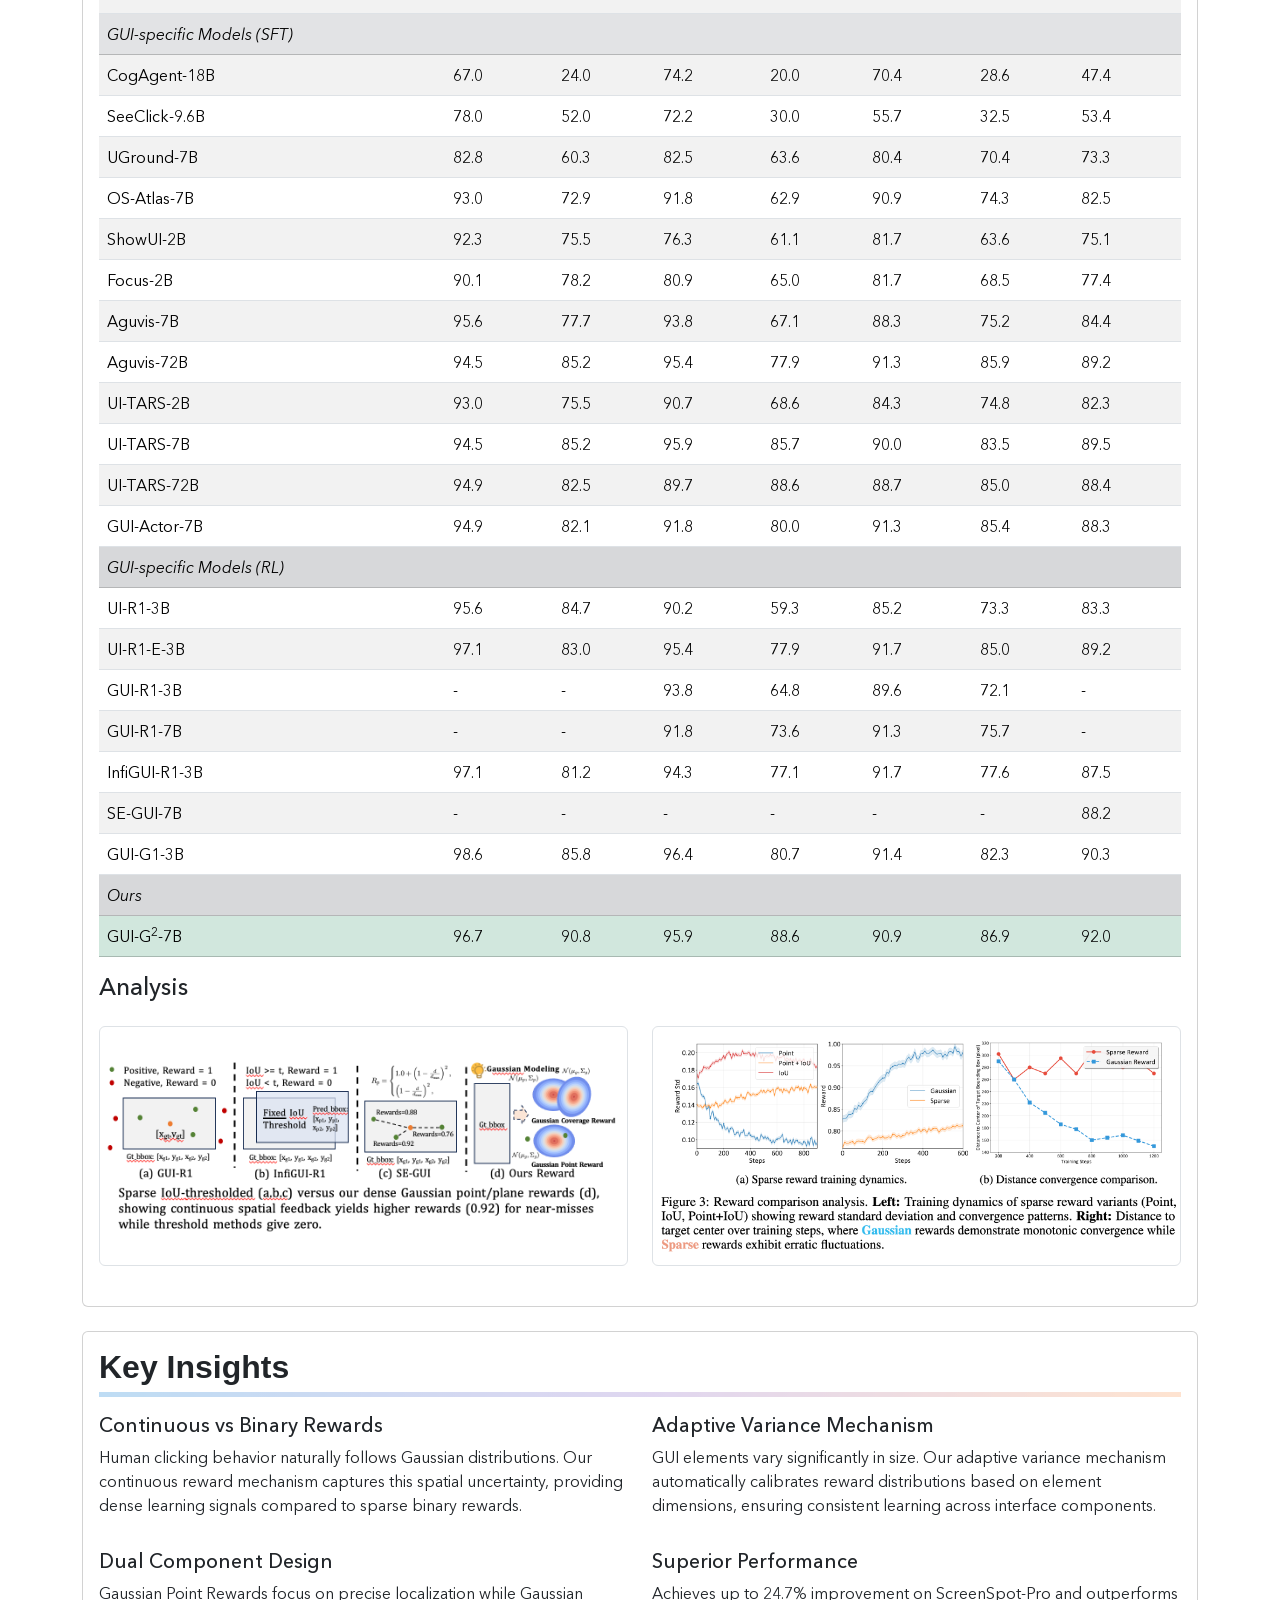
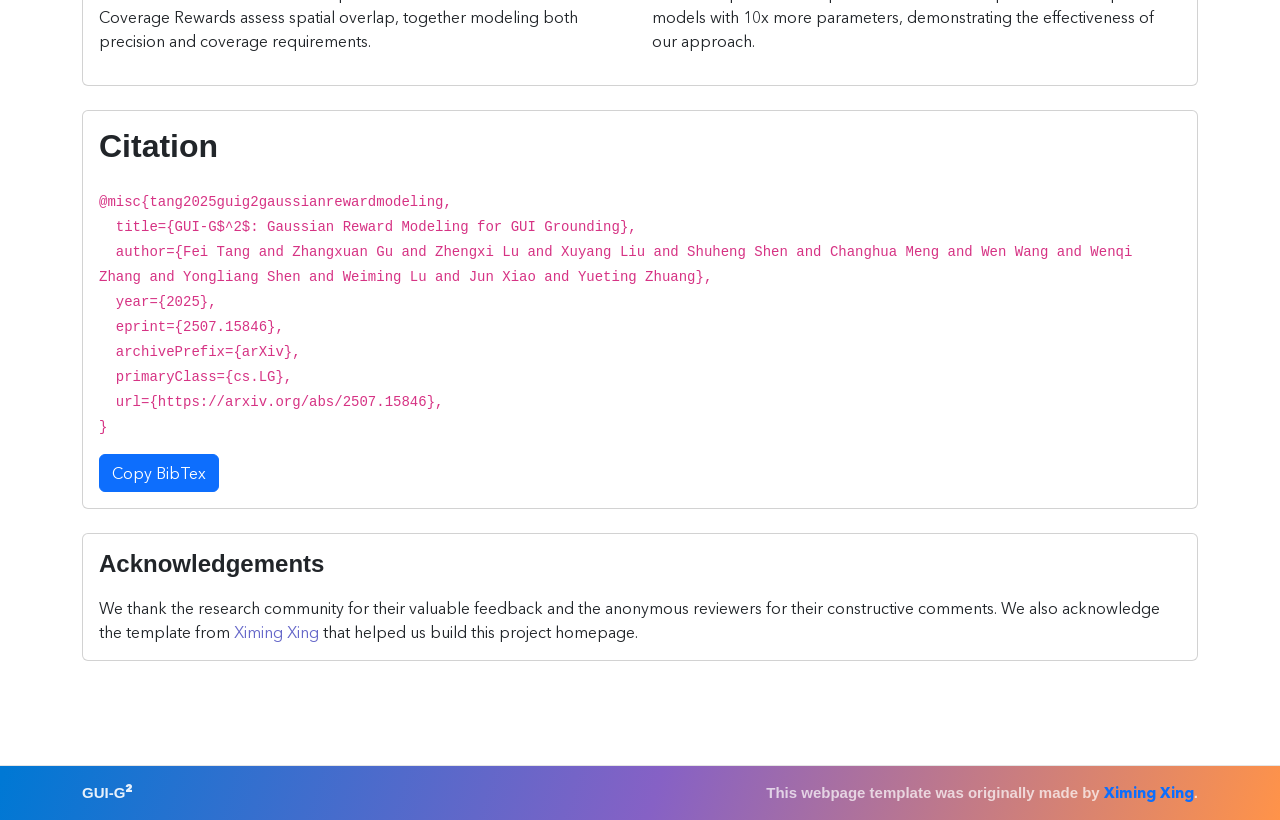
==== commit 83dfc98a: "Update index.html" ====
--- a/docs/index.html
+++ b/docs/index.html
@@ -158,7 +158,7 @@
         <div class="row justify-content-md-center">
             <div id="links">
                 <div class="col col-lg-2">
-                    <a id="paper" href="https://huggingface.co/papers/2507.15846">Huggingface Paper</a>
+                    <a id="paper" href="https://huggingface.co/papers/2507.15846">HF Paper</a>
                 </div>
                 <div class="col col-lg-2">
                     <a id="arxiv" href="https://arxiv.org/abs/2507.15846">Arxiv</a>
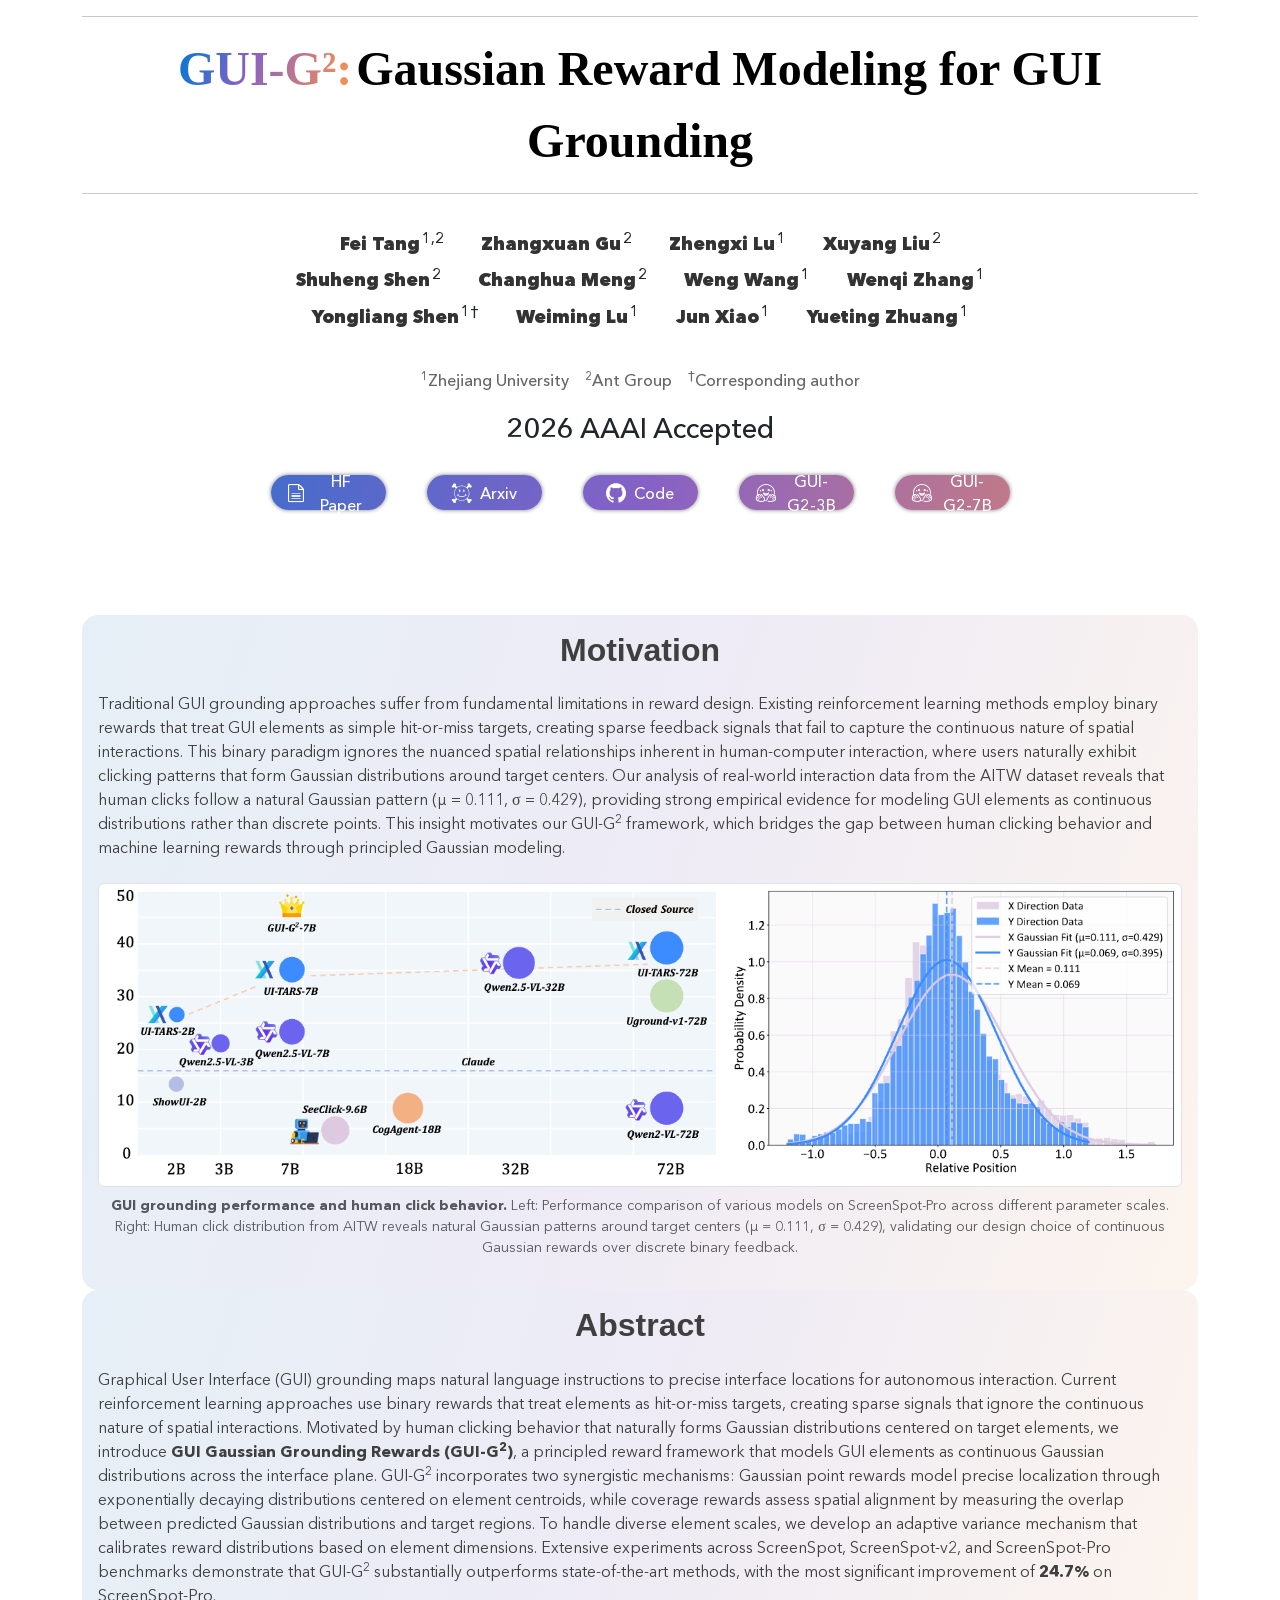
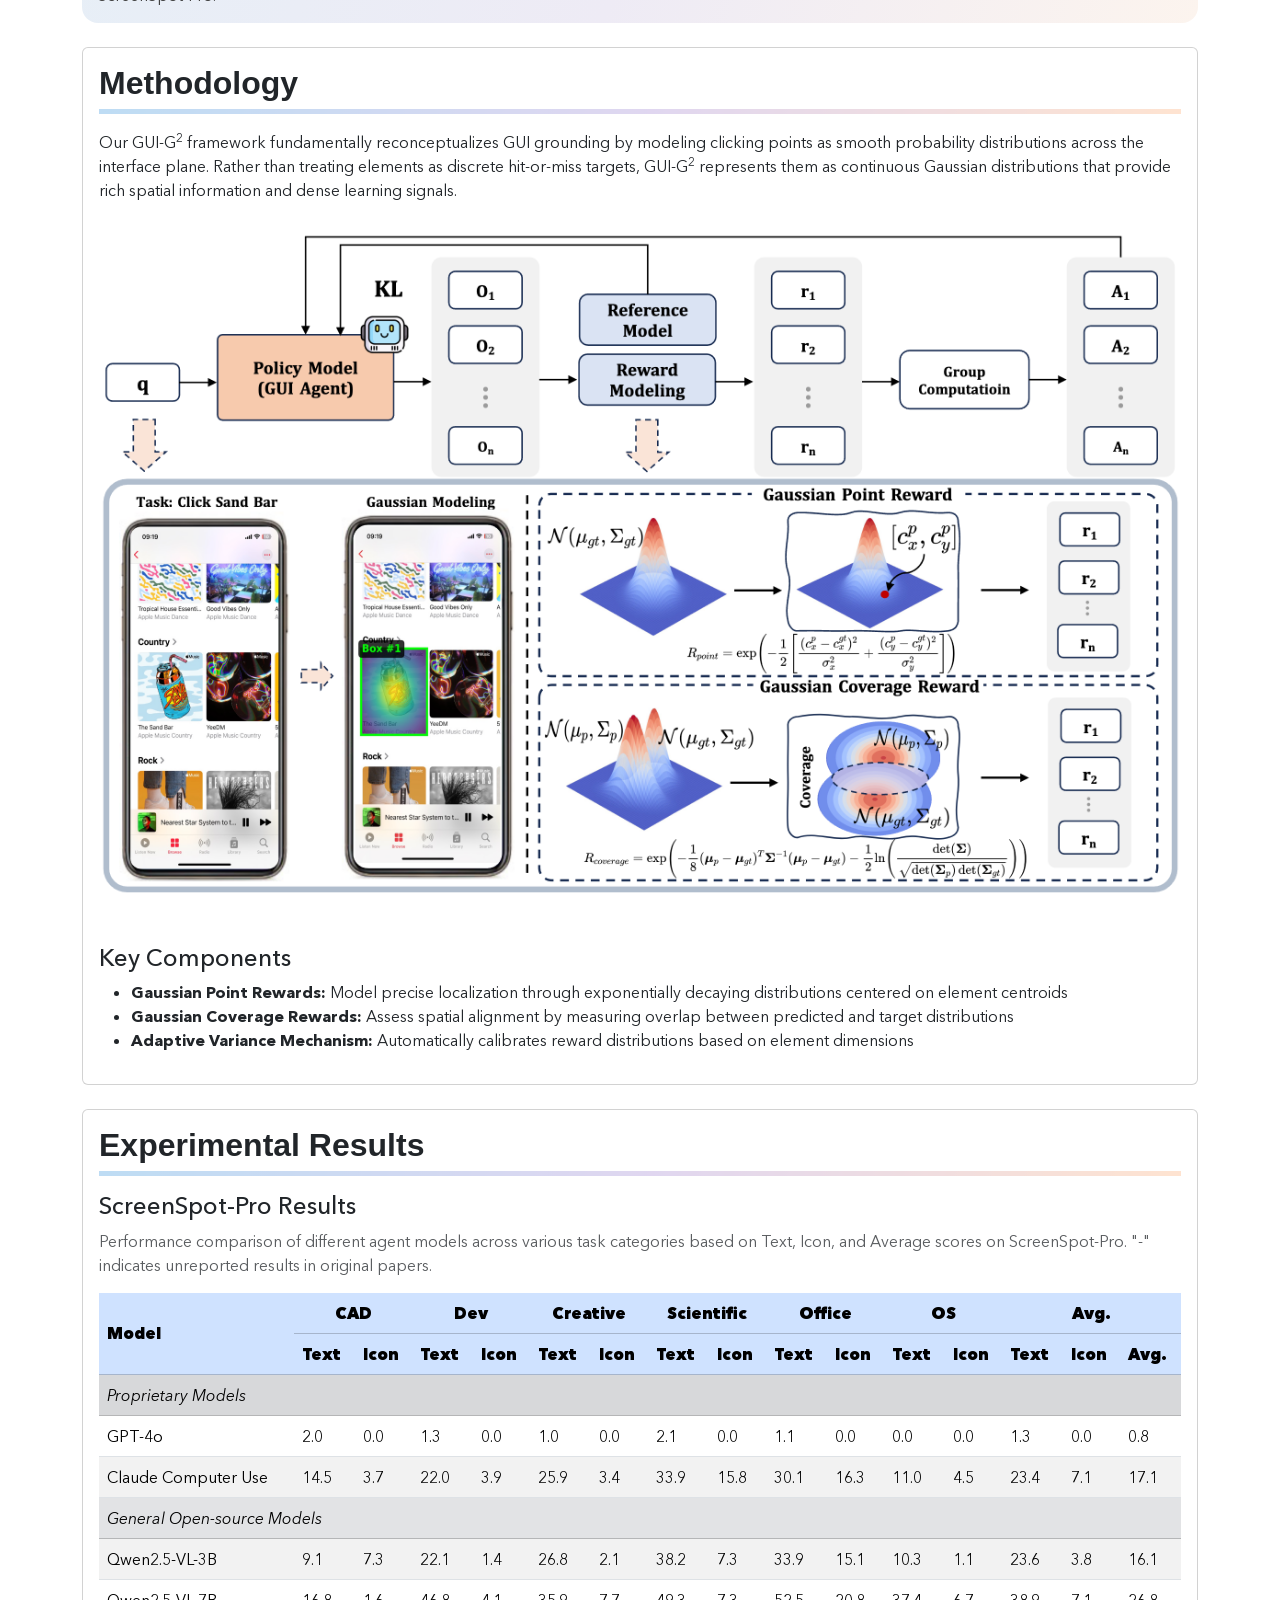
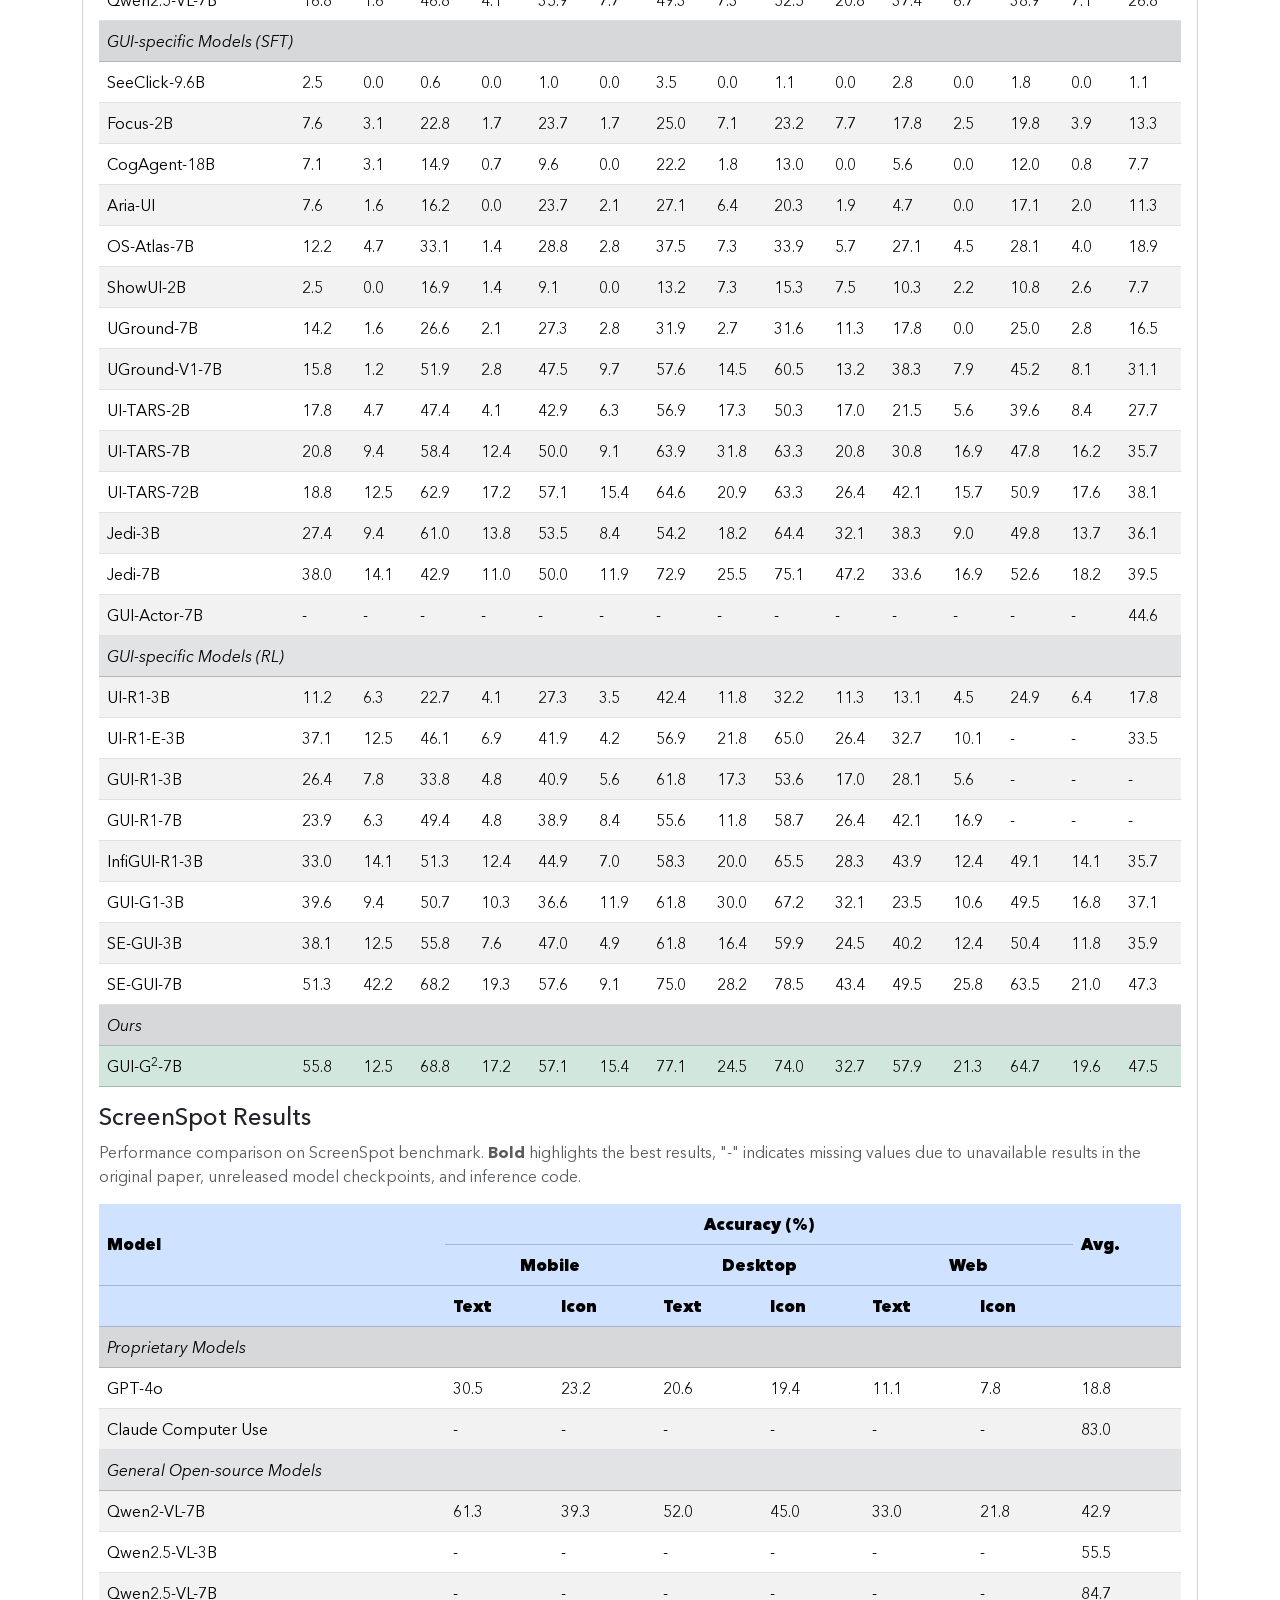
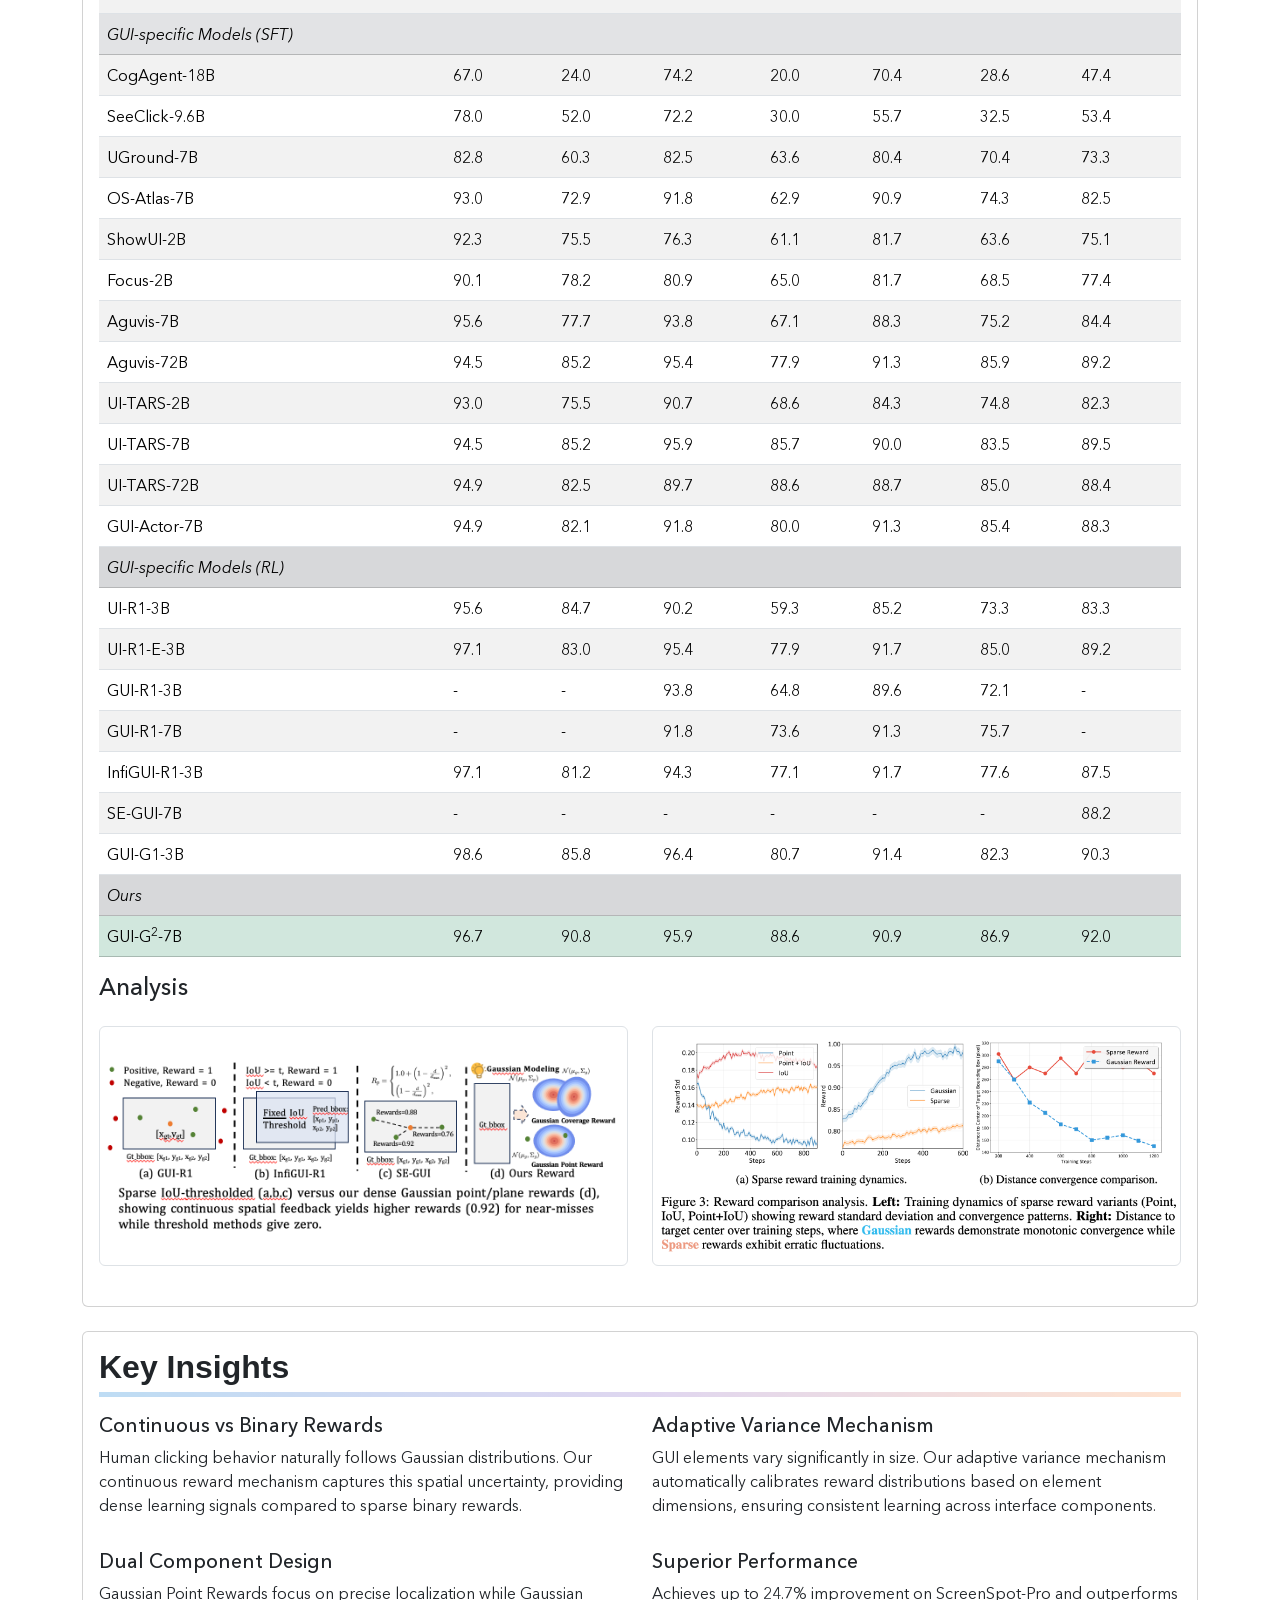
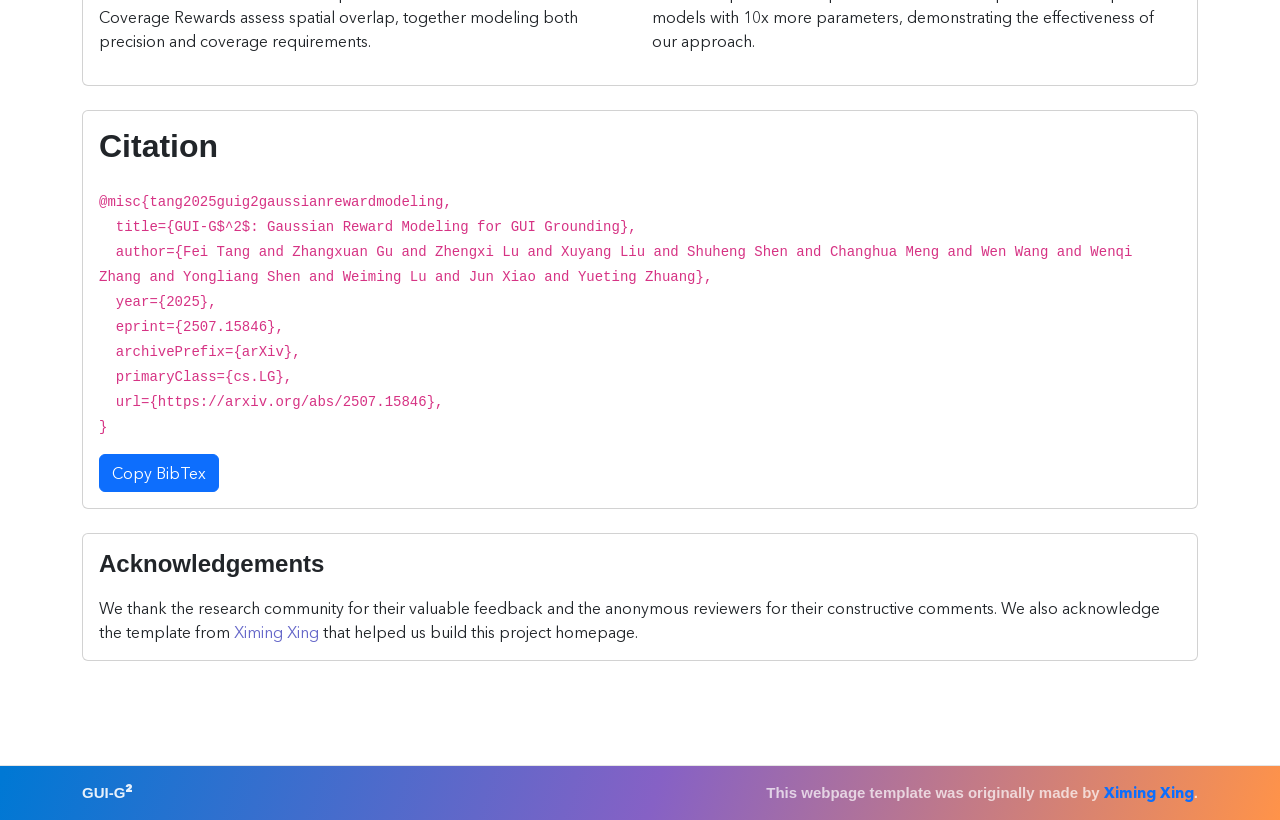
==== commit 239fd45c: "Update index.html" ====
--- a/docs/index.html
+++ b/docs/index.html
@@ -151,7 +151,7 @@
         </div>
     <!-- paper status -->
     <div class="text-center" style="margin-top: 20px">
-        <h3>Under Review</h3>
+        <h3>2026 AAAI Accepted</h3>
     </div>
     <!-- links -->
     <div class="text-center">
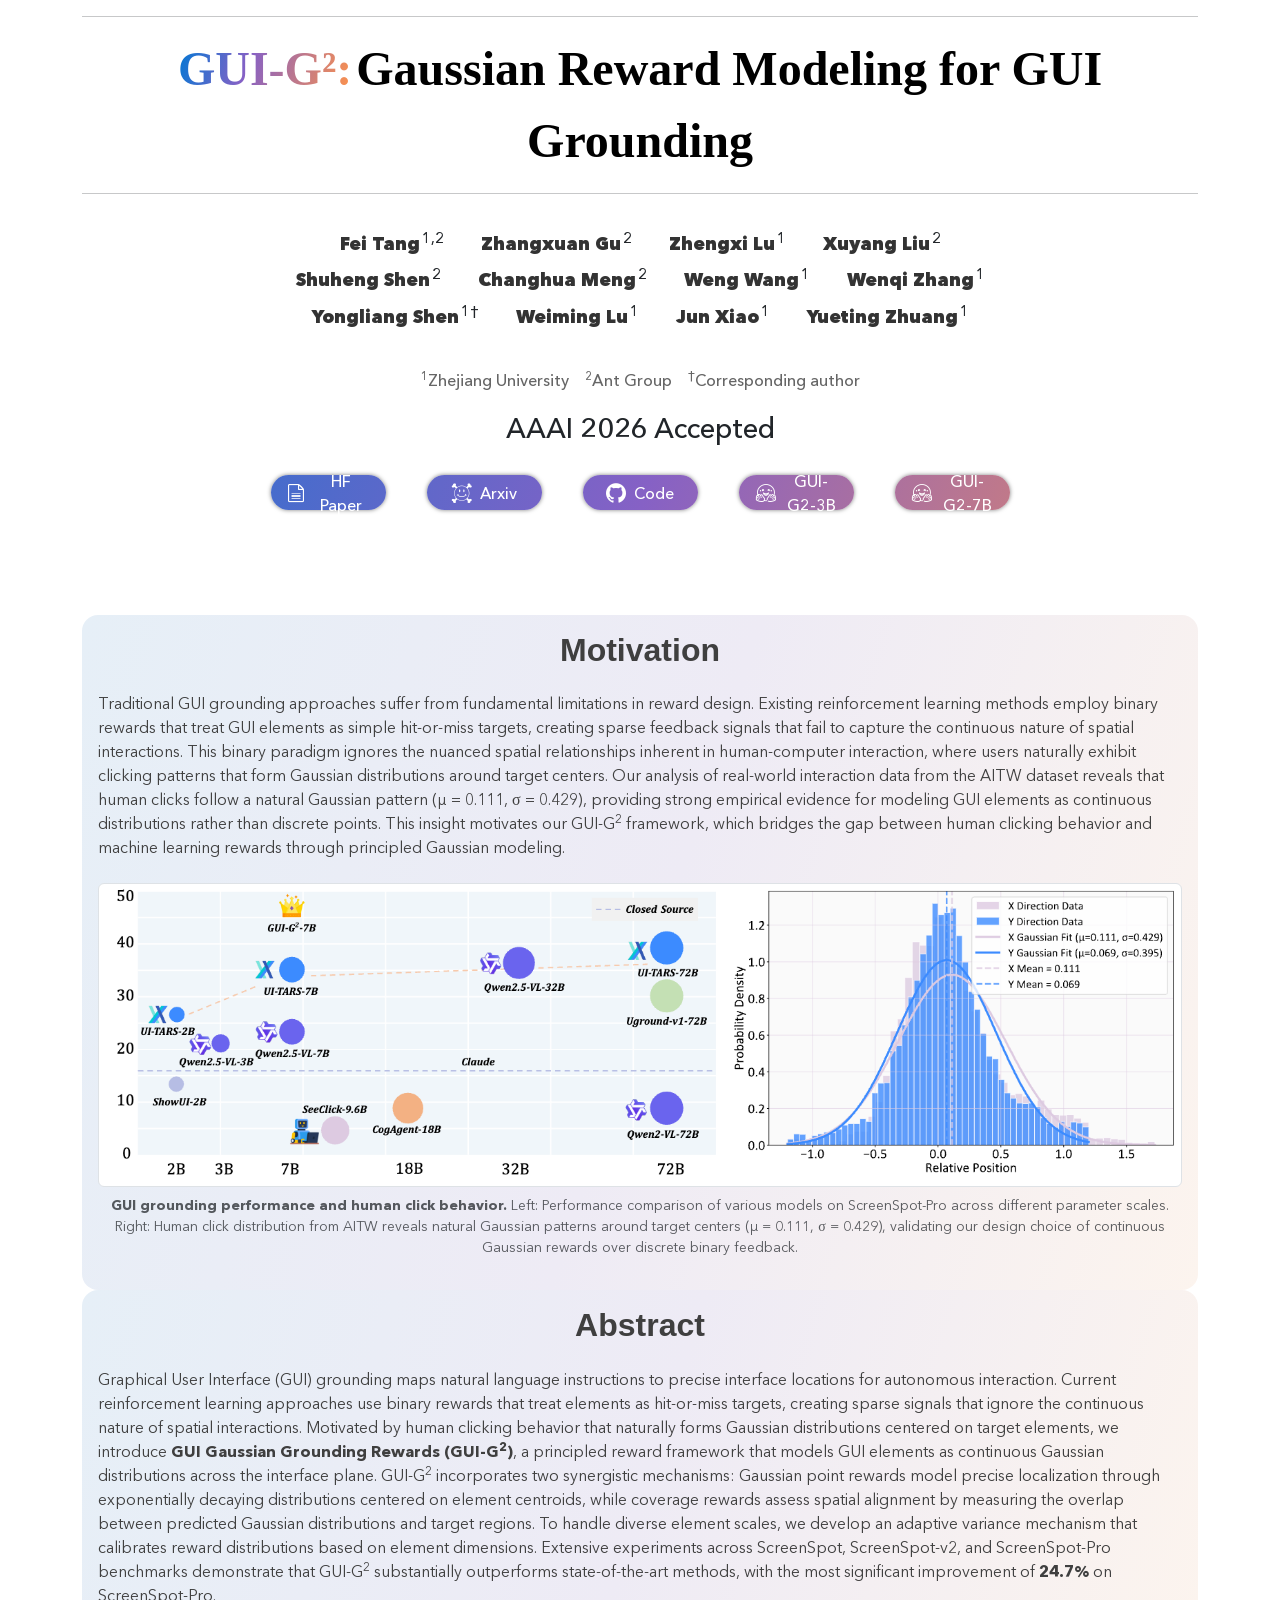
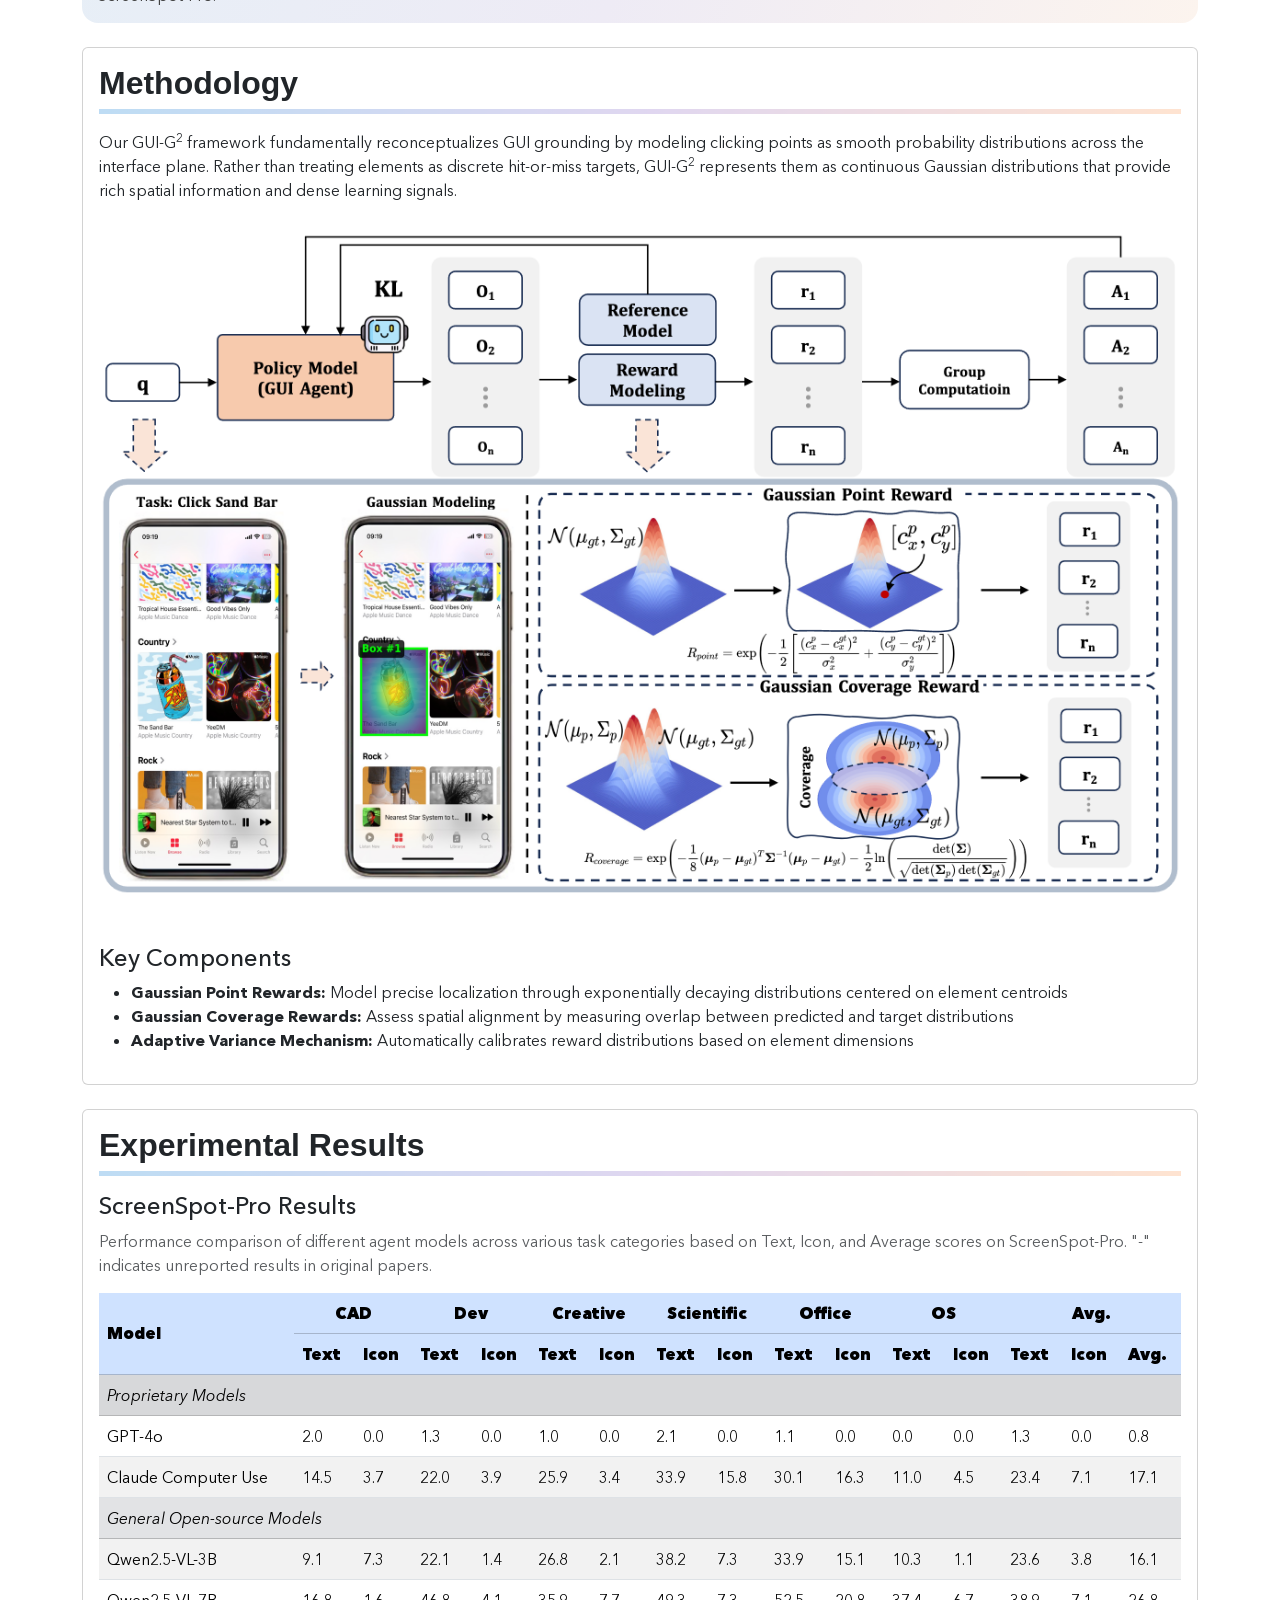
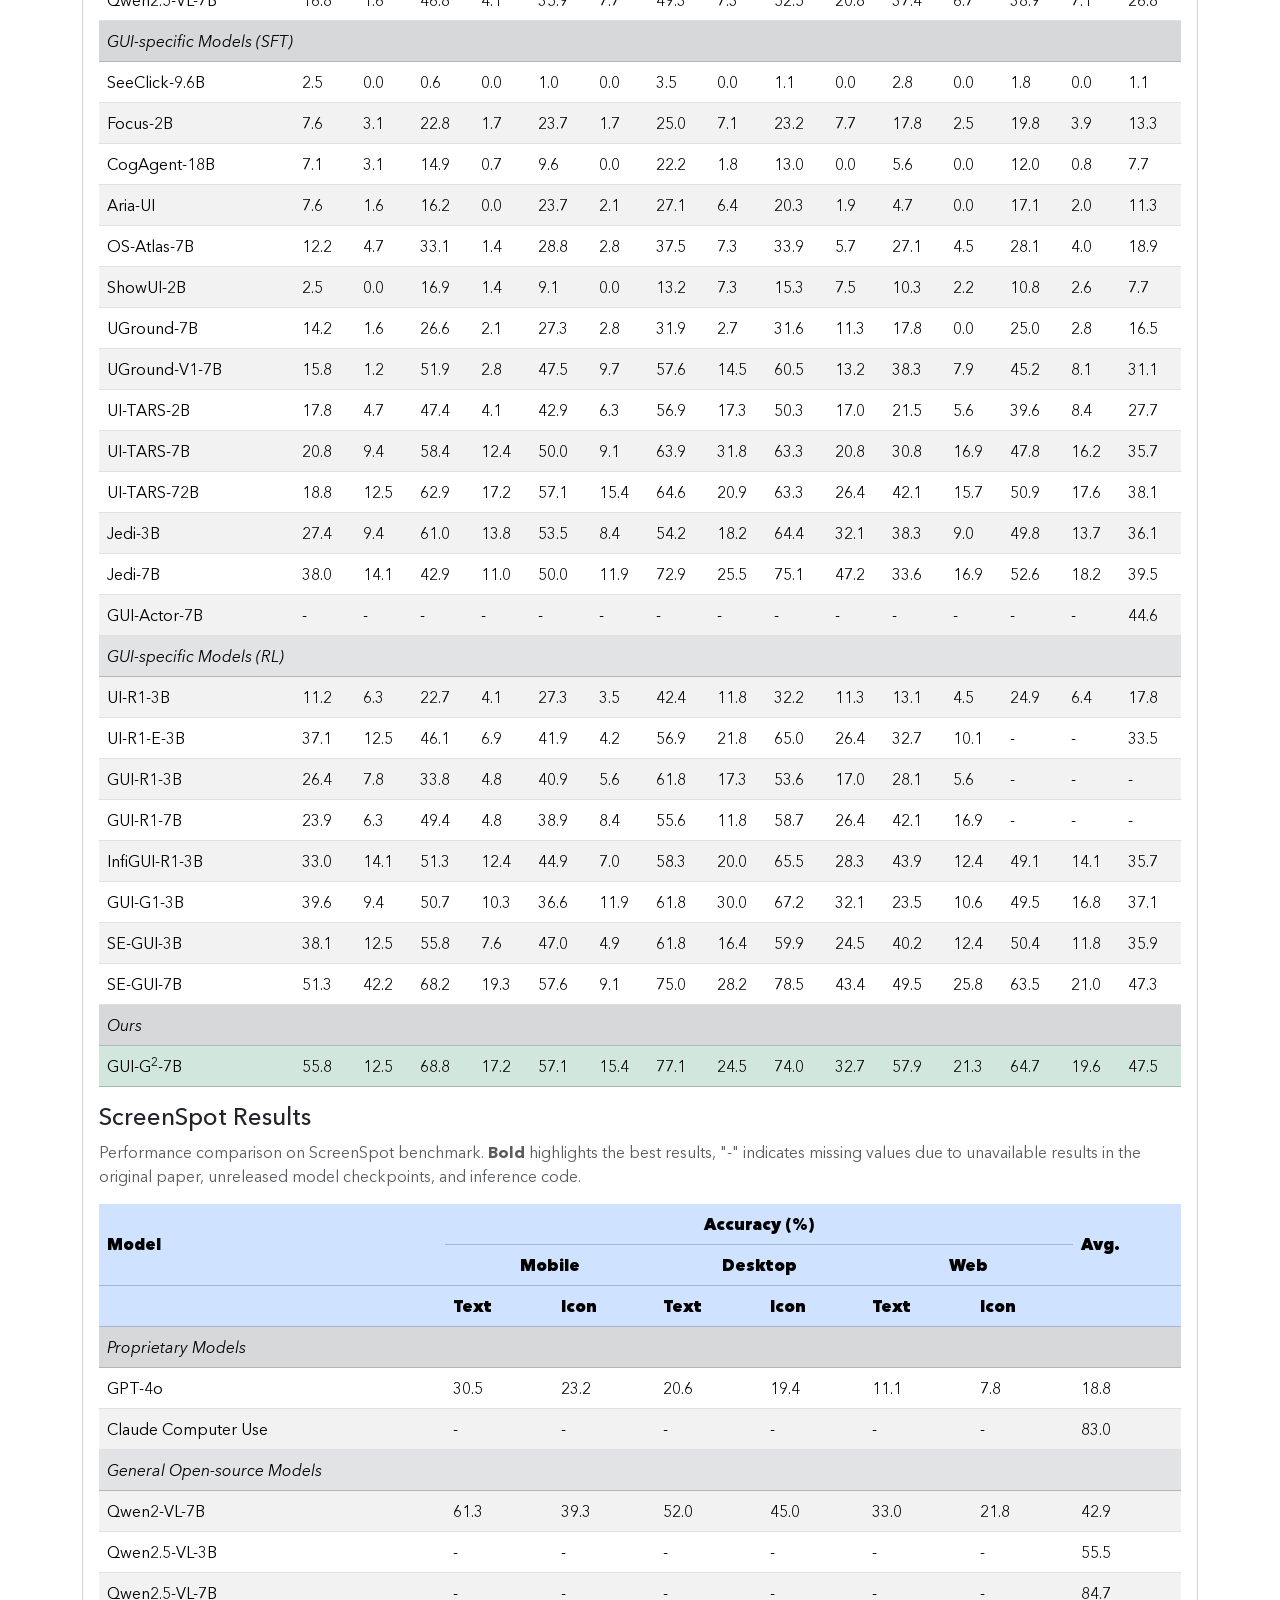
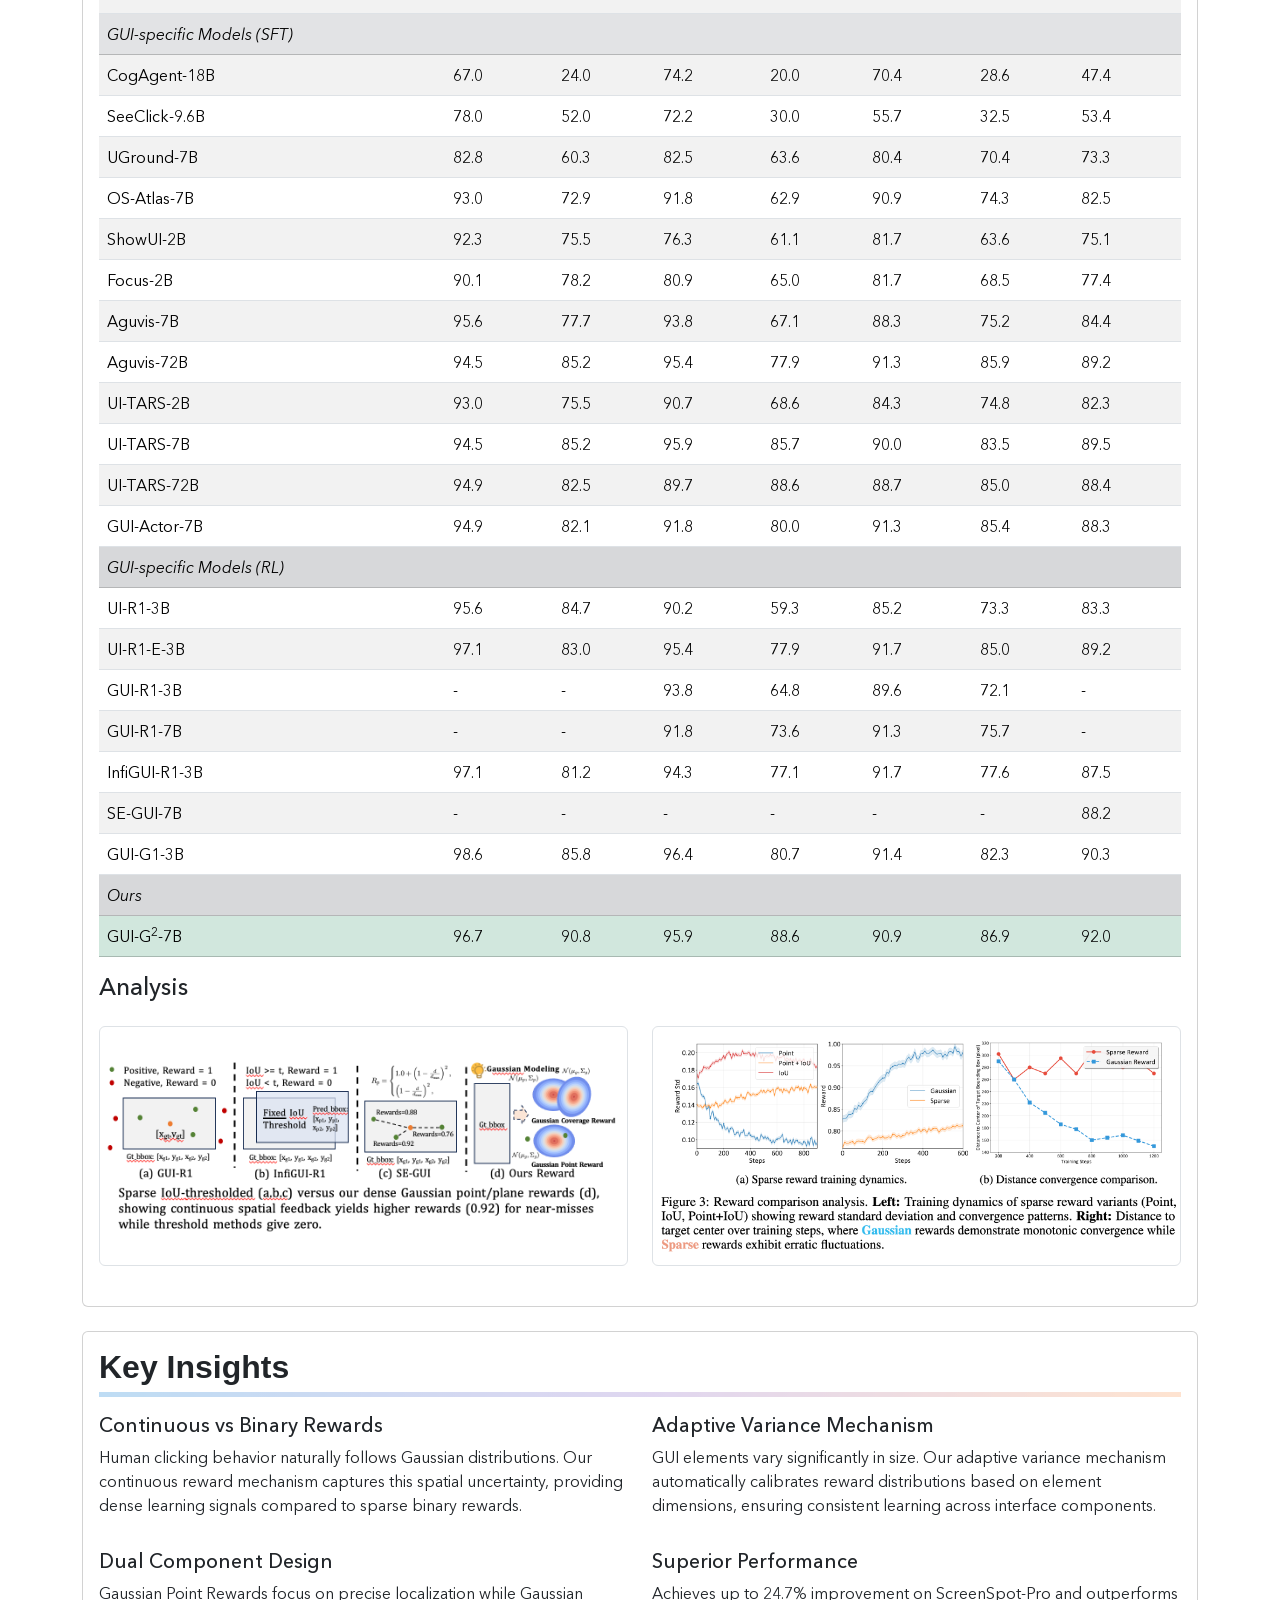
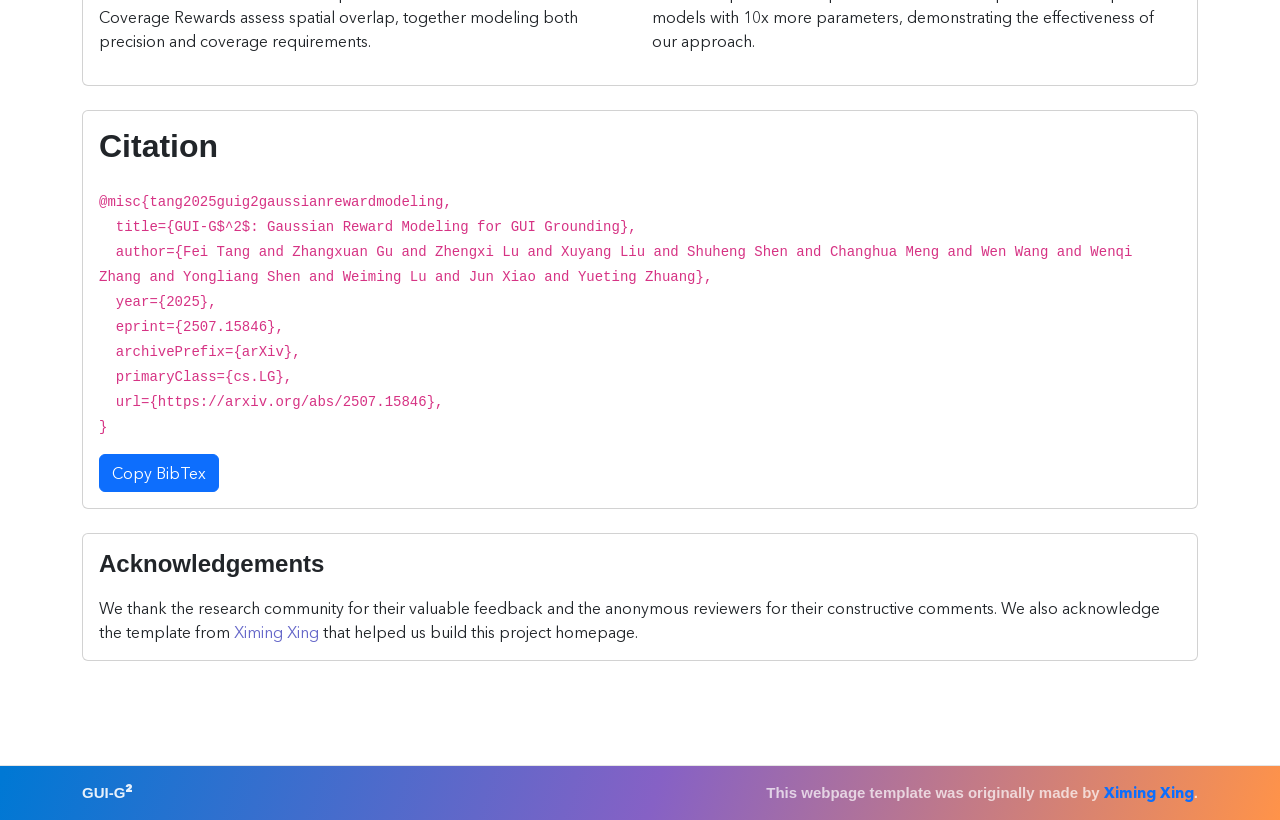
==== commit 85dbf54f: "Update index.html" ====
--- a/docs/index.html
+++ b/docs/index.html
@@ -151,7 +151,7 @@
         </div>
     <!-- paper status -->
     <div class="text-center" style="margin-top: 20px">
-        <h3>2026 AAAI Accepted</h3>
+        <h3>AAAI 2026 Accepted</h3>
     </div>
     <!-- links -->
     <div class="text-center">
